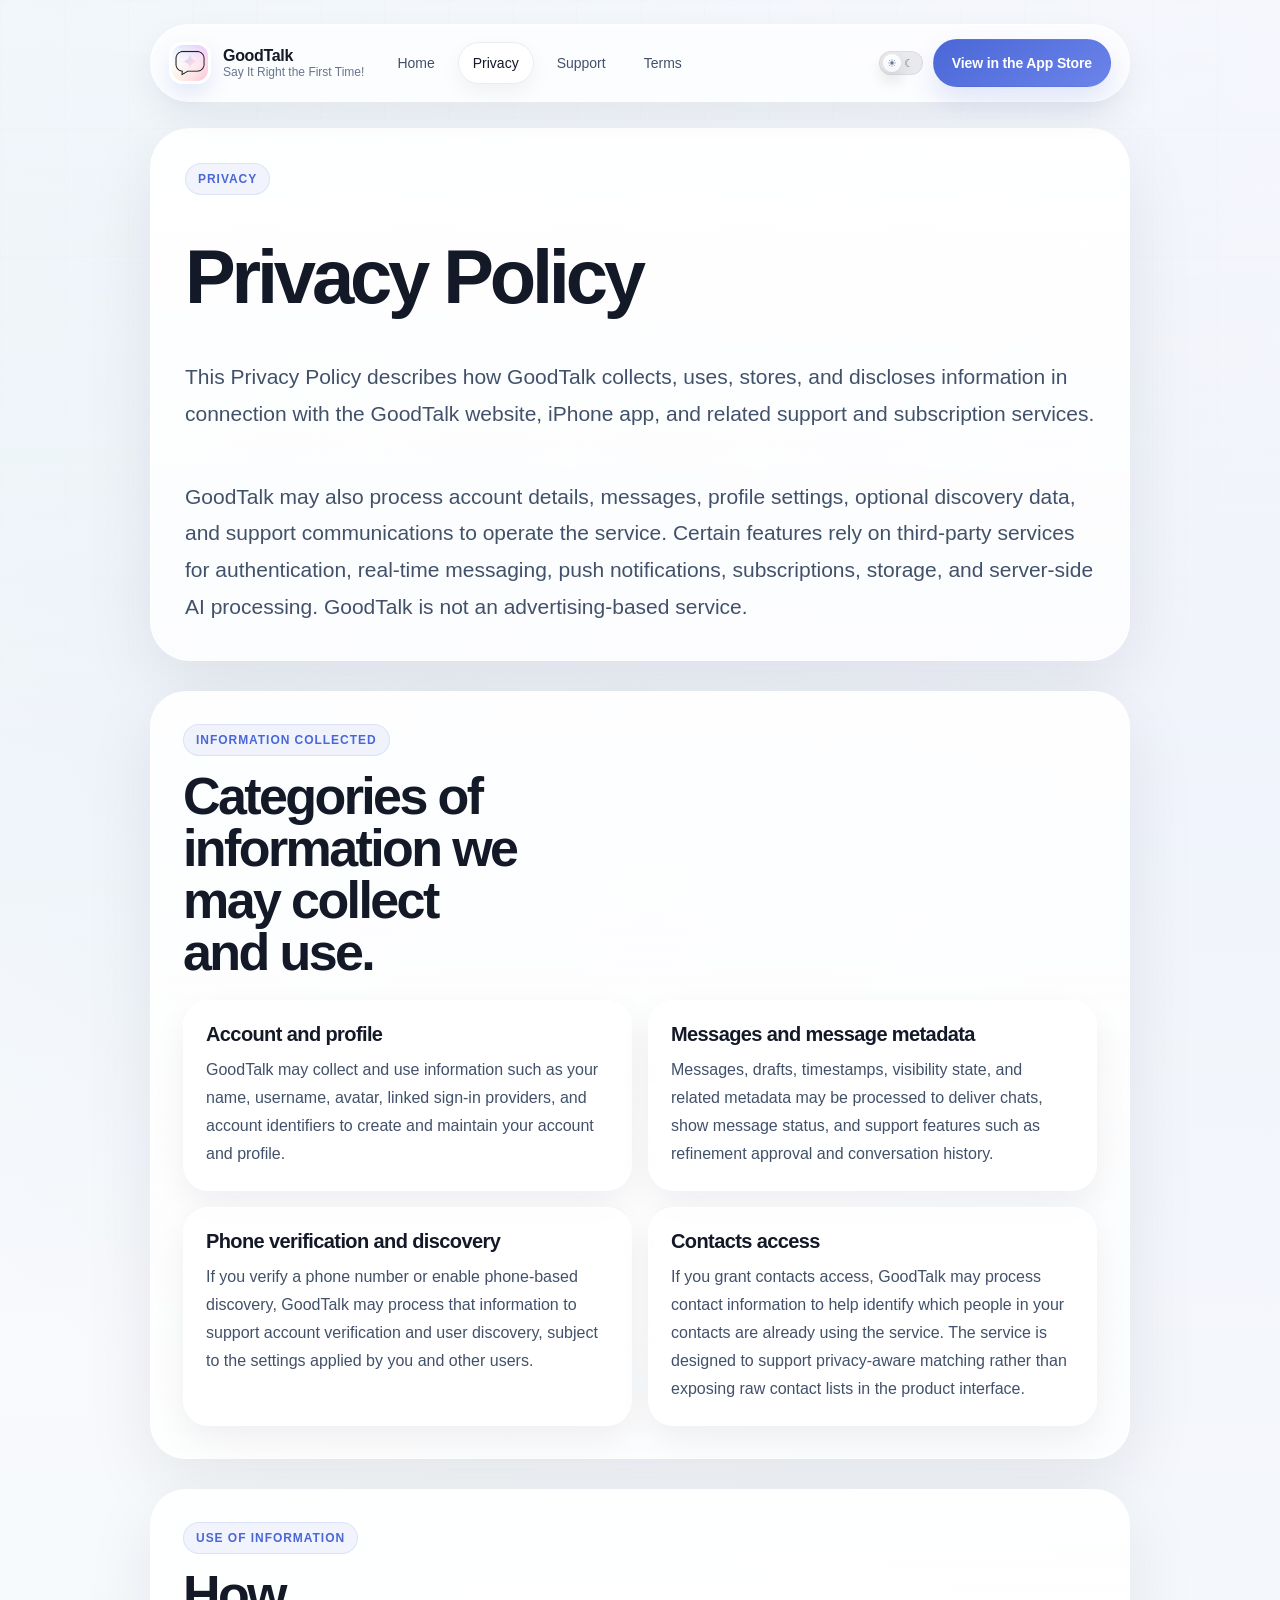
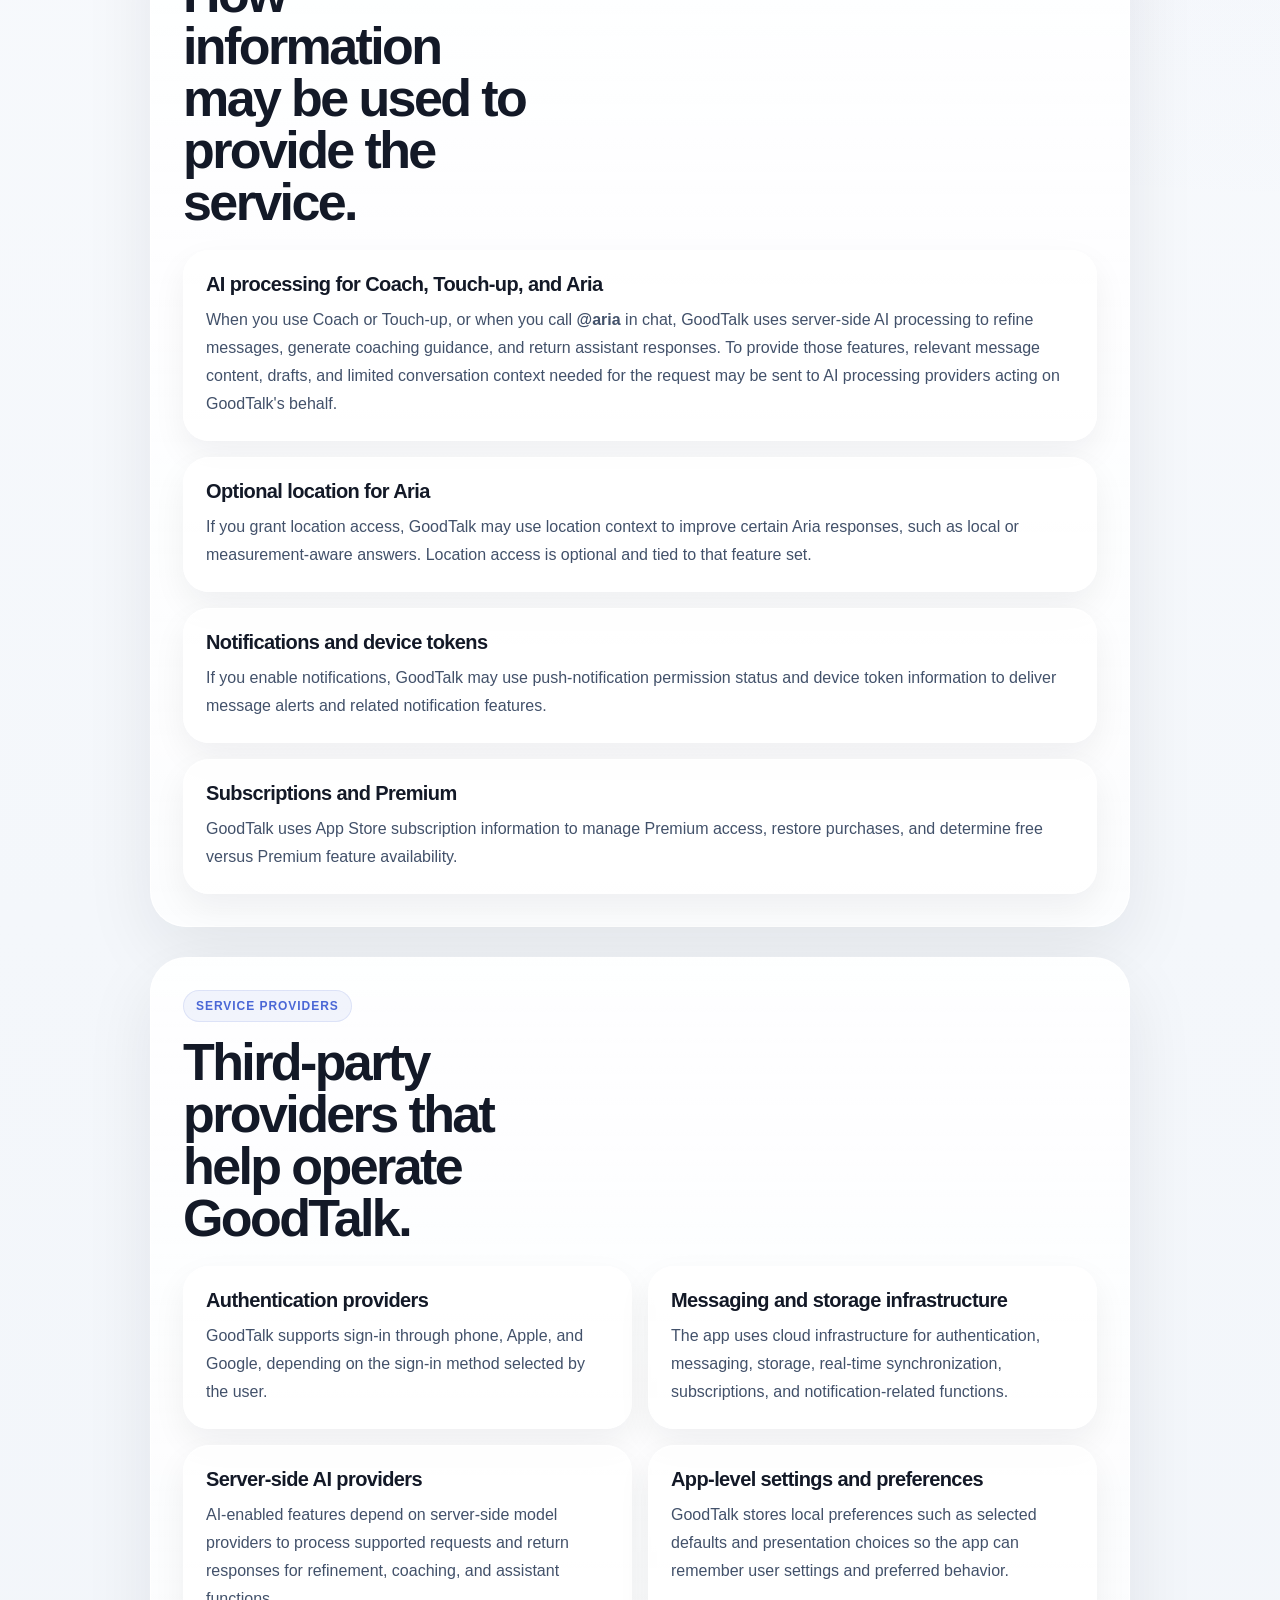
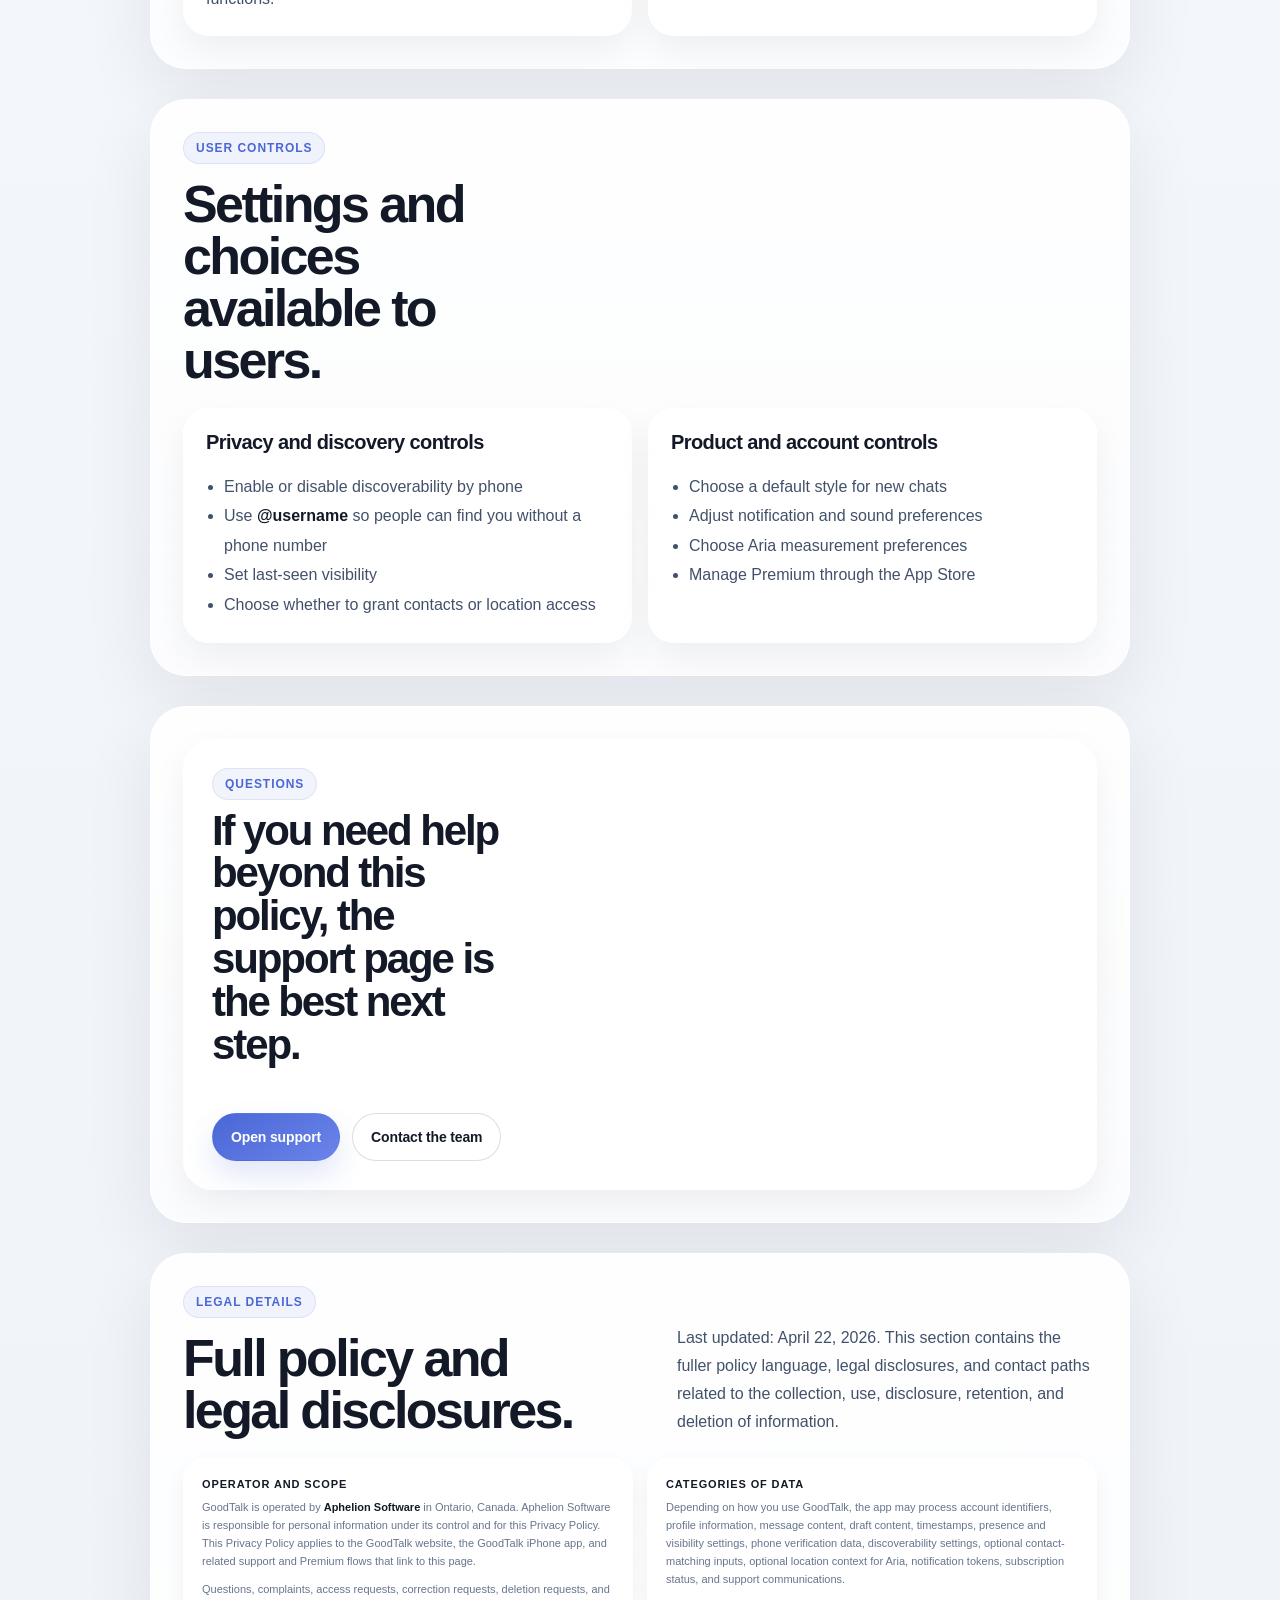
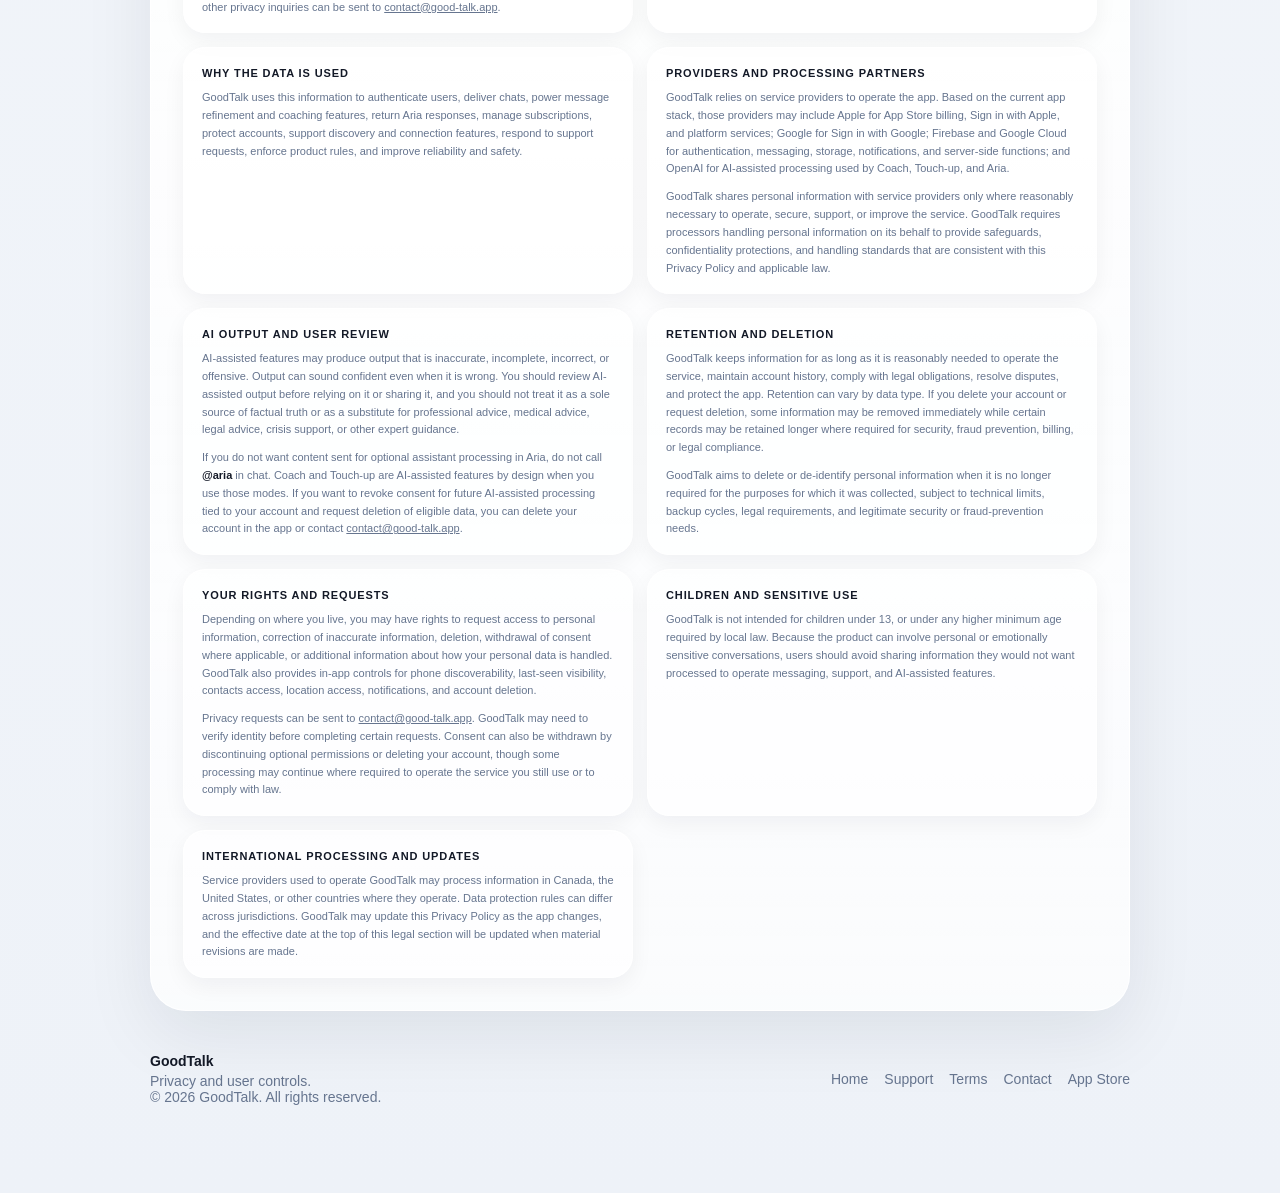
==== privacy.html @ 92504a2c "slang" ====
<!DOCTYPE html>
<html lang="en">
<head>
  <meta charset="UTF-8" />
  <meta name="viewport" content="width=device-width, initial-scale=1.0" />
  <title>GoodTalk Privacy</title>
  <meta
    name="description"
    content="Read the plain-language privacy overview for GoodTalk, including account data, messages, AI processing, discovery, permissions, notifications, and subscriptions."
  />
  <link rel="stylesheet" href="styles.css" />
</head>
<body data-page="privacy">
  <main class="site-shell site-shell-narrow">
    <header class="topbar">
      <a class="brand" href="index.html" aria-label="GoodTalk home">
        <span class="brand-mark">
          <img class="brand-icon" src="assets/app-icon.png" alt="" />
        </span>
        <span class="brand-copy">
          <span class="brand-title">GoodTalk</span>
          <span class="brand-subtitle">Say It Right the First Time!</span>
        </span>
      </a>

      <button
        class="menu-toggle"
        type="button"
        aria-expanded="false"
        aria-controls="topbar-menu-privacy"
        aria-label="Open navigation"
      >
        <span></span>
        <span></span>
      </button>

      <div class="topbar-menu" id="topbar-menu-privacy">
        <nav class="nav-links" aria-label="Primary">
          <a class="nav-link" href="index.html">Home</a>
          <a class="nav-link" href="privacy.html">Privacy</a>
          <a class="nav-link" href="support.html">Support</a>
          <a class="nav-link" href="terms-of-use.html">Terms</a>
        </nav>
        <div class="mobile-nav-extra">
          <a class="nav-link" href="index.html#overview">Overview</a>
          <a class="nav-link" href="index.html#modes">Modes</a>
          <a class="nav-link" href="index.html#features">Features</a>
          <a class="nav-link" href="index.html#pricing">Pricing</a>
        </div>
        <div class="topbar-actions">
          <button class="theme-toggle" type="button" aria-pressed="false" aria-label="Toggle color theme">
            <span class="theme-toggle-track" aria-hidden="true">
              <span class="theme-toggle-icon theme-toggle-icon-sun">☀</span>
              <span class="theme-toggle-thumb"></span>
              <span class="theme-toggle-icon theme-toggle-icon-moon">☾</span>
            </span>
          </button>
          <a class="button button-primary topbar-cta" href="https://www.apple.com/app-store/">View in the App Store</a>
        </div>
      </div>
    </header>

    <section class="page-hero reveal">
      <span class="section-kicker">Privacy</span>
      <h1>Privacy Policy</h1>
      <p>
        This Privacy Policy describes how GoodTalk collects, uses, stores, and discloses information in connection
        with the GoodTalk website, iPhone app, and related support and subscription services.
      </p>
      <p>
        GoodTalk may also process account details, messages, profile settings, optional discovery data, and support
        communications to operate the service. Certain features rely on third-party services for authentication,
        real-time messaging, push notifications, subscriptions, storage, and server-side AI processing. GoodTalk is
        not an advertising-based service.
      </p>
    </section>

    <section class="section section-shell reveal">
      <div class="section-header">
        <div>
          <span class="section-kicker">Information collected</span>
          <h2>Categories of information we may collect and use.</h2>
        </div>
      </div>

      <div class="policy-grid">
        <article class="policy-card">
          <h3>Account and profile</h3>
          <p>
            GoodTalk may collect and use information such as your name, username, avatar, linked sign-in providers,
            and account identifiers to create and maintain your account and profile.
          </p>
        </article>
        <article class="policy-card">
          <h3>Messages and message metadata</h3>
          <p>
            Messages, drafts, timestamps, visibility state, and related metadata may be processed to deliver
            chats, show message status, and support features such as refinement approval and conversation history.
          </p>
        </article>
        <article class="policy-card">
          <h3>Phone verification and discovery</h3>
          <p>
            If you verify a phone number or enable phone-based discovery, GoodTalk may process that information
            to support account verification and user discovery, subject to the settings applied by you and other users.
          </p>
        </article>
        <article class="policy-card">
          <h3>Contacts access</h3>
          <p>
            If you grant contacts access, GoodTalk may process contact information to help identify which people
            in your contacts are already using the service. The service is designed to support privacy-aware matching
            rather than exposing raw contact lists in the product interface.
          </p>
        </article>
      </div>
    </section>

    <section class="section section-shell reveal">
      <div class="section-header">
        <div>
          <span class="section-kicker">Use of information</span>
          <h2>How information may be used to provide the service.</h2>
        </div>
      </div>

      <div class="policy-stack">
        <article class="policy-detail-card">
          <h3>AI processing for Coach, Touch-up, and Aria</h3>
          <p>
            When you use Coach or Touch-up, or when you call <strong>@aria</strong> in chat, GoodTalk uses
            server-side AI processing to refine messages, generate coaching guidance, and return assistant responses.
            To provide those features, relevant message content, drafts, and limited conversation context needed for
            the request may be sent to AI processing providers acting on GoodTalk's behalf.
          </p>
        </article>

        <article class="policy-detail-card">
          <h3>Optional location for Aria</h3>
          <p>
            If you grant location access, GoodTalk may use location context to improve certain Aria responses,
            such as local or measurement-aware answers. Location access is optional and tied to that feature set.
          </p>
        </article>

        <article class="policy-detail-card">
          <h3>Notifications and device tokens</h3>
          <p>
            If you enable notifications, GoodTalk may use push-notification permission status and device token
            information to deliver message alerts and related notification features.
          </p>
        </article>

        <article class="policy-detail-card">
          <h3>Subscriptions and Premium</h3>
          <p>
            GoodTalk uses App Store subscription information to manage Premium access, restore purchases,
            and determine free versus Premium feature availability.
          </p>
        </article>
      </div>
    </section>

    <section class="section section-shell reveal">
      <div class="section-header">
        <div>
          <span class="section-kicker">Service providers</span>
          <h2>Third-party providers that help operate GoodTalk.</h2>
        </div>
      </div>

      <div class="policy-grid">
        <article class="policy-card">
          <h3>Authentication providers</h3>
          <p>
            GoodTalk supports sign-in through phone, Apple, and Google, depending on the sign-in method selected by the user.
          </p>
        </article>
        <article class="policy-card">
          <h3>Messaging and storage infrastructure</h3>
          <p>
            The app uses cloud infrastructure for authentication, messaging, storage, real-time synchronization,
            subscriptions, and notification-related functions.
          </p>
        </article>
        <article class="policy-card">
          <h3>Server-side AI providers</h3>
          <p>
            AI-enabled features depend on server-side model providers to process supported requests and return
            responses for refinement, coaching, and assistant functions.
          </p>
        </article>
        <article class="policy-card">
          <h3>App-level settings and preferences</h3>
          <p>
            GoodTalk stores local preferences such as selected defaults and presentation choices so the app
            can remember user settings and preferred behavior.
          </p>
        </article>
      </div>
    </section>

    <section class="section section-shell reveal">
      <div class="section-header">
        <div>
          <span class="section-kicker">User controls</span>
          <h2>Settings and choices available to users.</h2>
        </div>
      </div>

      <div class="policy-grid">
        <article class="policy-card">
          <h3>Privacy and discovery controls</h3>
          <ul class="feature-list">
            <li>Enable or disable discoverability by phone</li>
            <li>Use <strong>@username</strong> so people can find you without a phone number</li>
            <li>Set last-seen visibility</li>
            <li>Choose whether to grant contacts or location access</li>
          </ul>
        </article>
        <article class="policy-card">
          <h3>Product and account controls</h3>
          <ul class="feature-list">
            <li>Choose a default style for new chats</li>
            <li>Adjust notification and sound preferences</li>
            <li>Choose Aria measurement preferences</li>
            <li>Manage Premium through the App Store</li>
          </ul>
        </article>
      </div>
    </section>

    <section class="section section-shell reveal">
      <div class="cta-panel">
        <div>
          <span class="section-kicker">Questions</span>
          <h2>If you need help beyond this policy, the support page is the best next step.</h2>
        </div>
        <div class="button-row">
          <a class="button button-primary" href="support.html">Open support</a>
          <a class="button button-secondary" href="mailto:contact@good-talk.app?subject=GoodTalk%20Privacy%20Request&amp;body=Hi%20GoodTalk%2C%0A%0AI%20have%20a%20privacy-related%20question%20or%20request%20about%3A%0A-%20My%20account%20or%20username%3A%0A-%20The%20request%20details%3A%0A%0AThanks.">Contact the team</a>
        </div>
      </div>
    </section>

    <section class="section section-shell reveal legal-fine-print">
      <div class="section-header legal-fine-print-header">
        <div>
          <span class="section-kicker">Legal details</span>
          <h2>Full policy and legal disclosures.</h2>
        </div>
        <p>
          Last updated: April 22, 2026. This section contains the fuller policy language, legal disclosures, and
          contact paths related to the collection, use, disclosure, retention, and deletion of information.
        </p>
      </div>

      <div class="legal-fine-print-grid">
        <article class="legal-fine-print-card">
          <h3>Operator and scope</h3>
          <p>
            GoodTalk is operated by <strong>Aphelion Software</strong> in Ontario, Canada. Aphelion Software is
            responsible for personal information under its control and for this Privacy Policy. This Privacy Policy
            applies to the GoodTalk website, the GoodTalk iPhone app, and related support and Premium flows that link
            to this page.
          </p>
          <p>
            Questions, complaints, access requests, correction requests, deletion requests, and other privacy
            inquiries can be sent to <a href="mailto:contact@good-talk.app?subject=GoodTalk%20Privacy%20Request&amp;body=Hi%20GoodTalk%2C%0A%0AI%20have%20a%20privacy-related%20question%20or%20request%20about%3A%0A-%20My%20account%20or%20username%3A%0A-%20The%20request%20details%3A%0A%0AThanks.">contact@good-talk.app</a>.
          </p>
        </article>

        <article class="legal-fine-print-card">
          <h3>Categories of data</h3>
          <p>
            Depending on how you use GoodTalk, the app may process account identifiers, profile information, message content, draft content, timestamps, presence and visibility settings, phone verification data, discoverability settings, optional contact-matching inputs, optional location context for Aria, notification tokens, subscription status, and support communications.
          </p>
        </article>

        <article class="legal-fine-print-card">
          <h3>Why the data is used</h3>
          <p>
            GoodTalk uses this information to authenticate users, deliver chats, power message refinement and coaching features, return Aria responses, manage subscriptions, protect accounts, support discovery and connection features, respond to support requests, enforce product rules, and improve reliability and safety.
          </p>
        </article>

        <article class="legal-fine-print-card">
          <h3>Providers and processing partners</h3>
          <p>
            GoodTalk relies on service providers to operate the app. Based on the current app stack, those providers may include Apple for App Store billing, Sign in with Apple, and platform services; Google for Sign in with Google; Firebase and Google Cloud for authentication, messaging, storage, notifications, and server-side functions; and OpenAI for AI-assisted processing used by Coach, Touch-up, and Aria.
          </p>
          <p>
            GoodTalk shares personal information with service providers only where reasonably necessary to operate,
            secure, support, or improve the service. GoodTalk requires processors handling personal information on its
            behalf to provide safeguards, confidentiality protections, and handling standards that are consistent with
            this Privacy Policy and applicable law.
          </p>
        </article>

        <article class="legal-fine-print-card">
          <h3>AI output and user review</h3>
          <p>
            AI-assisted features may produce output that is inaccurate, incomplete, incorrect, or offensive. Output can sound confident even when it is wrong.
            You should review AI-assisted output before relying on it or sharing it, and you should not treat it as a sole source of factual truth or as a substitute
            for professional advice, medical advice, legal advice, crisis support, or other expert guidance.
          </p>
          <p>
            If you do not want content sent for optional assistant processing in Aria, do not call
            <strong>@aria</strong> in chat. Coach and Touch-up are AI-assisted features by design when you use those
            modes. If you want to revoke consent for future AI-assisted processing tied to your account and request
            deletion of eligible data, you can delete your account in the app or contact
            <a href="mailto:contact@good-talk.app?subject=GoodTalk%20Privacy%20Request&amp;body=Hi%20GoodTalk%2C%0A%0AI%20have%20a%20privacy-related%20question%20or%20request%20about%3A%0A-%20My%20account%20or%20username%3A%0A-%20The%20request%20details%3A%0A%0AThanks.">contact@good-talk.app</a>.
          </p>
        </article>

        <article class="legal-fine-print-card">
          <h3>Retention and deletion</h3>
          <p>
            GoodTalk keeps information for as long as it is reasonably needed to operate the service, maintain account history, comply with legal obligations, resolve disputes, and protect the app. Retention can vary by data type. If you delete your account or request deletion, some information may be removed immediately while certain records may be retained longer where required for security, fraud prevention, billing, or legal compliance.
          </p>
          <p>
            GoodTalk aims to delete or de-identify personal information when it is no longer required for the purposes
            for which it was collected, subject to technical limits, backup cycles, legal requirements, and legitimate
            security or fraud-prevention needs.
          </p>
        </article>

        <article class="legal-fine-print-card">
          <h3>Your rights and requests</h3>
          <p>
            Depending on where you live, you may have rights to request access to personal information, correction of
            inaccurate information, deletion, withdrawal of consent where applicable, or additional information about
            how your personal data is handled. GoodTalk also provides in-app controls for phone discoverability,
            last-seen visibility, contacts access, location access, notifications, and account deletion.
          </p>
          <p>
            Privacy requests can be sent to <a href="mailto:contact@good-talk.app?subject=GoodTalk%20Privacy%20Request&amp;body=Hi%20GoodTalk%2C%0A%0AI%20have%20a%20privacy-related%20question%20or%20request%20about%3A%0A-%20My%20account%20or%20username%3A%0A-%20The%20request%20details%3A%0A%0AThanks.">contact@good-talk.app</a>.
            GoodTalk may need to verify identity before completing certain requests. Consent can also be withdrawn by
            discontinuing optional permissions or deleting your account, though some processing may continue where
            required to operate the service you still use or to comply with law.
          </p>
        </article>

        <article class="legal-fine-print-card">
          <h3>Children and sensitive use</h3>
          <p>
            GoodTalk is not intended for children under 13, or under any higher minimum age required by local law. Because the product can involve personal or emotionally sensitive conversations, users should avoid sharing information they would not want processed to operate messaging, support, and AI-assisted features.
          </p>
        </article>

        <article class="legal-fine-print-card">
          <h3>International processing and updates</h3>
          <p>
            Service providers used to operate GoodTalk may process information in Canada, the United States, or other countries where they operate. Data protection rules can differ across jurisdictions. GoodTalk may update this Privacy Policy as the app changes, and the effective date at the top of this legal section will be updated when material revisions are made.
          </p>
        </article>
      </div>
    </section>

    <footer class="footer">
      <div>
        <strong>GoodTalk</strong>
        <span>Privacy and user controls.</span>
        <span>© 2026 GoodTalk. All rights reserved.</span>
      </div>
      <div class="footer-links">
        <a href="index.html">Home</a>
        <a href="support.html">Support</a>
        <a href="terms-of-use.html">Terms</a>
        <a href="mailto:contact@good-talk.app?subject=GoodTalk%20Privacy%20Request&amp;body=Hi%20GoodTalk%2C%0A%0AI%20have%20a%20privacy-related%20question%20or%20request%20about%3A%0A-%20My%20account%20or%20username%3A%0A-%20The%20request%20details%3A%0A%0AThanks.">Contact</a>
        <a href="https://www.apple.com/app-store/">App Store</a>
      </div>
    </footer>
  </main>

  <script src="script.js"></script>
</body>
</html>
---- styles.css ----
:root {
  --bg: #f5f7fb;
  --bg-soft: #edf1f7;
  --surface: rgba(255, 255, 255, 0.86);
  --surface-strong: #ffffff;
  --surface-muted: rgba(247, 249, 252, 0.94);
  --stroke: rgba(17, 24, 39, 0.08);
  --stroke-strong: rgba(17, 24, 39, 0.14);
  --text: #131927;
  --text-soft: #42516a;
  --text-muted: #66758f;
  --accent: #4a67d6;
  --accent-soft: #6b84ea;
  --accent-mist: rgba(74, 103, 214, 0.1);
  --teal: #1f88a7;
  --purple: #6f64c8;
  --shadow-lg: 0 24px 70px rgba(17, 24, 39, 0.08);
  --shadow-md: 0 14px 34px rgba(17, 24, 39, 0.06);
  --shadow-sm: 0 8px 22px rgba(17, 24, 39, 0.05);
  --radius-xl: 34px;
  --radius-lg: 24px;
  --radius-md: 18px;
  --radius-sm: 14px;
  --content-width: 1220px;
  --content-width-narrow: 980px;
}

body[data-theme="dark"] {
  --bg: #0d1118;
  --bg-soft: #141a24;
  --surface: rgba(18, 24, 35, 0.82);
  --surface-strong: #151c27;
  --surface-muted: rgba(21, 28, 39, 0.92);
  --stroke: rgba(148, 163, 184, 0.16);
  --stroke-strong: rgba(148, 163, 184, 0.24);
  --text: #eef3fb;
  --text-soft: #c1cedf;
  --text-muted: #94a3b8;
  --accent: #7c96ff;
  --accent-soft: #9cb1ff;
  --accent-mist: rgba(124, 150, 255, 0.14);
  --teal: #55b7d4;
  --purple: #9a8ef1;
  --shadow-lg: 0 28px 80px rgba(0, 0, 0, 0.34);
  --shadow-md: 0 16px 38px rgba(0, 0, 0, 0.28);
  --shadow-sm: 0 10px 26px rgba(0, 0, 0, 0.22);
}

* {
  box-sizing: border-box;
}

html {
  scroll-behavior: smooth;
}

body {
  --sticky-offset: 112px;
}

body {
  margin: 0;
  min-height: 100vh;
  color: var(--text);
  font-family: "SF Pro Display", "Avenir Next", "Segoe UI", sans-serif;
  background:
    radial-gradient(circle at top right, rgba(74, 103, 214, 0.08), transparent 30%),
    radial-gradient(circle at top left, rgba(31, 136, 167, 0.08), transparent 22%),
    linear-gradient(180deg, #fbfcfe 0%, #f4f7fb 42%, #eef2f8 100%);
}

body[data-theme="dark"] {
  background:
    radial-gradient(circle at top right, rgba(124, 150, 255, 0.14), transparent 28%),
    radial-gradient(circle at top left, rgba(85, 183, 212, 0.12), transparent 20%),
    linear-gradient(180deg, #0b1017 0%, #111722 44%, #161d29 100%);
}

body::before {
  content: "";
  position: fixed;
  inset: 0;
  pointer-events: none;
  background:
    linear-gradient(rgba(255, 255, 255, 0.55), rgba(255, 255, 255, 0.55)),
    linear-gradient(90deg, rgba(17, 24, 39, 0.015) 1px, transparent 1px),
    linear-gradient(rgba(17, 24, 39, 0.015) 1px, transparent 1px);
  background-size: auto, 64px 64px, 64px 64px;
  mask-image: linear-gradient(to bottom, rgba(0, 0, 0, 0.85), transparent 92%);
}

body[data-theme="dark"]::before {
  background:
    linear-gradient(rgba(6, 10, 16, 0.28), rgba(6, 10, 16, 0.28)),
    linear-gradient(90deg, rgba(255, 255, 255, 0.022) 1px, transparent 1px),
    linear-gradient(rgba(255, 255, 255, 0.022) 1px, transparent 1px);
}

a {
  color: inherit;
}

img,
svg {
  display: block;
  max-width: 100%;
}

.site-shell {
  position: relative;
  z-index: 1;
  width: min(100% - 40px, var(--content-width));
  margin: 0 auto;
  padding: 24px 0 88px;
}

.site-shell-narrow {
  width: min(100% - 40px, var(--content-width-narrow));
}

.topbar {
  position: sticky;
  top: 16px;
  z-index: 30;
  display: flex;
  align-items: center;
  gap: 18px;
  padding: 14px 18px;
  margin-bottom: 26px;
  border: 1px solid rgba(255, 255, 255, 0.75);
  border-radius: 999px;
  background: rgba(255, 255, 255, 0.76);
  backdrop-filter: blur(18px);
  box-shadow: var(--shadow-md);
}

body[data-theme="dark"] .topbar {
  border-color: rgba(148, 163, 184, 0.12);
  background: rgba(15, 21, 31, 0.72);
}

.brand {
  display: inline-flex;
  align-items: center;
  gap: 12px;
  min-width: 0;
  flex-shrink: 0;
  text-decoration: none;
}

.brand-mark {
  display: grid;
  place-items: center;
  width: 42px;
  height: 42px;
  border-radius: 14px;
  padding: 3px;
  background: rgba(255, 255, 255, 0.9);
  box-shadow: 0 10px 22px rgba(74, 103, 214, 0.14);
}

body[data-theme="dark"] .brand-mark {
  background: rgba(255, 255, 255, 0.08);
  box-shadow: 0 10px 24px rgba(0, 0, 0, 0.24);
}

.brand-icon {
  width: 100%;
  height: 100%;
  border-radius: 11px;
  object-fit: cover;
}

.brand-copy {
  min-width: 0;
}

.brand-title,
.brand-subtitle {
  display: block;
}

.brand-title {
  font-size: 16px;
  font-weight: 700;
  letter-spacing: -0.02em;
}

.brand-subtitle {
  font-size: 12px;
  color: var(--text-muted);
}

.topbar-menu {
  display: flex;
  align-items: center;
  gap: 14px;
  flex: 1;
  min-width: 0;
}

.topbar-actions {
  display: inline-flex;
  align-items: center;
  gap: 10px;
  margin-left: auto;
}

.nav-links,
.mobile-nav-extra {
  display: flex;
  align-items: center;
  justify-content: flex-start;
  gap: 8px;
  flex-wrap: wrap;
}

.mobile-nav-extra {
  display: none;
}

.menu-toggle {
  display: none;
  align-items: center;
  justify-content: center;
  gap: 5px;
  width: 44px;
  height: 44px;
  margin-left: auto;
  border: 1px solid rgba(17, 24, 39, 0.08);
  border-radius: 999px;
  background: rgba(255, 255, 255, 0.84);
  box-shadow: var(--shadow-sm);
}

body[data-theme="dark"] .menu-toggle {
  border-color: rgba(148, 163, 184, 0.16);
  background: rgba(255, 255, 255, 0.06);
}

.menu-toggle span {
  display: block;
  width: 18px;
  height: 2px;
  border-radius: 999px;
  background: var(--text);
}

.theme-toggle {
  display: inline-flex;
  align-items: center;
  justify-content: center;
  width: 44px;
  height: 28px;
  padding: 0;
  border: 0;
  border-radius: 999px;
  background: transparent;
  color: var(--text);
  font: inherit;
  text-decoration: none;
  transition: transform 0.18s ease, opacity 0.18s ease;
}

.theme-toggle:hover,
.theme-toggle:focus-visible {
  transform: translateY(-1px);
  opacity: 0.92;
}

.theme-toggle-track {
  position: relative;
  display: inline-grid;
  grid-template-columns: 1fr 1fr;
  align-items: center;
  width: 44px;
  height: 24px;
  padding: 0 4px;
  border-radius: 999px;
  background: rgba(17, 24, 39, 0.08);
  border: 1px solid rgba(17, 24, 39, 0.06);
}

.theme-toggle-icon {
  position: relative;
  z-index: 1;
  display: grid;
  place-items: center;
  font-size: 11px;
  line-height: 1;
  color: var(--text-muted);
}

.theme-toggle-thumb {
  position: absolute;
  top: 2px;
  left: 3px;
  width: 18px;
  height: 18px;
  border-radius: 999px;
  background: linear-gradient(180deg, rgba(255, 255, 255, 0.98), rgba(244, 247, 252, 0.92));
  box-shadow: 0 8px 16px rgba(17, 24, 39, 0.16);
  transition: transform 0.22s ease;
}

.nav-link,
.button {
  display: inline-flex;
  align-items: center;
  justify-content: center;
  text-decoration: none;
  transition: transform 0.18s ease, background-color 0.18s ease, border-color 0.18s ease, color 0.18s ease, box-shadow 0.18s ease;
}

.nav-link {
  min-height: 42px;
  padding: 0 14px;
  border-radius: 999px;
  border: 1px solid transparent;
  color: var(--text-soft);
  font-size: 14px;
  font-weight: 500;
}

.nav-link:hover,
.nav-link:focus-visible,
.nav-link.is-active {
  color: var(--text);
  background: rgba(255, 255, 255, 0.86);
  border-color: rgba(17, 24, 39, 0.08);
  box-shadow: var(--shadow-sm);
}

.button {
  min-height: 48px;
  padding: 0 18px;
  border-radius: 999px;
  border: 1px solid transparent;
  font-size: 14px;
  font-weight: 700;
  letter-spacing: -0.01em;
}

.button:hover,
.button:focus-visible {
  transform: translateY(-1px);
}

.button-primary {
  color: #fff;
  background: linear-gradient(145deg, var(--accent), var(--accent-soft));
  box-shadow: 0 14px 28px rgba(74, 103, 214, 0.16);
}

.button-secondary {
  color: var(--text);
  background: rgba(255, 255, 255, 0.84);
  border-color: var(--stroke-strong);
}

body[data-theme="dark"] .button-secondary {
  background: rgba(255, 255, 255, 0.06);
}

body[data-theme="dark"] .theme-toggle {
  background: transparent;
}

body[data-theme="dark"] .theme-toggle:hover,
body[data-theme="dark"] .theme-toggle:focus-visible {
  background: transparent;
}

body[data-theme="dark"] .theme-toggle-track {
  background: rgba(255, 255, 255, 0.08);
  border-color: rgba(148, 163, 184, 0.14);
}

body[data-theme="dark"] .theme-toggle-thumb {
  transform: translateX(18px);
  background: linear-gradient(180deg, rgba(124, 150, 255, 0.95), rgba(96, 118, 214, 0.92));
  box-shadow: 0 8px 18px rgba(0, 0, 0, 0.28);
}

body[data-theme="dark"] .theme-toggle-icon-sun {
  color: rgba(148, 163, 184, 0.8);
}

body[data-theme="dark"] .theme-toggle-icon-moon {
  color: #eef3fb;
}

body[data-theme="dark"] .legal-fine-print-card {
  border-color: rgba(148, 163, 184, 0.12);
  background: rgba(255, 255, 255, 0.05);
}

.topbar-cta {
  white-space: nowrap;
}

.hero,
.page-hero {
  display: grid;
  gap: 28px;
  padding: 38px;
  border: 1px solid rgba(255, 255, 255, 0.88);
  border-radius: 40px;
  background: linear-gradient(180deg, rgba(255, 255, 255, 0.94), rgba(255, 255, 255, 0.78));
  box-shadow: var(--shadow-lg);
}

body[data-theme="dark"] .hero,
body[data-theme="dark"] .page-hero,
body[data-theme="dark"] .section-shell,
body[data-theme="dark"] .mode-detail,
body[data-theme="dark"] .intro-card,
body[data-theme="dark"] .mode-card,
body[data-theme="dark"] .category-card,
body[data-theme="dark"] .trust-card,
body[data-theme="dark"] .support-topic-card,
body[data-theme="dark"] .support-checklist-card,
body[data-theme="dark"] .privacy-summary-card,
body[data-theme="dark"] .policy-card,
body[data-theme="dark"] .policy-detail-card,
body[data-theme="dark"] .faq-card,
body[data-theme="dark"] .pricing-card,
body[data-theme="dark"] .cta-panel,
body[data-theme="dark"] .mode-pill {
  border-color: rgba(148, 163, 184, 0.12);
  background: rgba(17, 24, 35, 0.78);
}

.hero,
.page-hero,
.mode-detail,
.section-shell,
.footer,
#overview,
#modes,
#features,
#pricing,
#mode-coach,
#mode-aria,
#mode-touch-up {
  scroll-margin-top: var(--sticky-offset);
}

.hero {
  grid-template-columns: minmax(0, 1.05fr) minmax(340px, 0.95fr);
  align-items: center;
}

.hero-copy {
  max-width: 600px;
}

.eyebrow,
.section-kicker,
.mode-card-label,
.pricing-tier,
.pricing-badge,
.pill-label {
  display: inline-flex;
  align-items: center;
  justify-content: center;
  justify-self: start;
  width: fit-content;
  max-width: 100%;
  border-radius: 999px;
  font-size: 12px;
  font-weight: 700;
  letter-spacing: 0.08em;
  text-transform: uppercase;
}

.eyebrow,
.section-kicker {
  padding: 8px 12px;
  border: 1px solid rgba(74, 103, 214, 0.12);
  background: rgba(74, 103, 214, 0.07);
  color: var(--accent);
}

.hero h1,
.page-hero h1 {
  margin: 18px 0 0;
  font-size: clamp(40px, 8vw, 76px);
  line-height: 0.95;
  letter-spacing: -0.055em;
  max-width: 11ch;
}

.lead,
.page-hero p {
  margin: 18px 0 0;
  font-size: clamp(18px, 2vw, 21px);
  line-height: 1.75;
  color: var(--text-soft);
}

.hero-actions,
.button-row {
  display: flex;
  flex-wrap: wrap;
  gap: 12px;
  margin-top: 28px;
}

.hero-point,
.mini-chip {
  display: inline-flex;
  align-items: center;
  min-height: 40px;
  padding: 0 14px;
  border-radius: 999px;
  background: rgba(255, 255, 255, 0.8);
  border: 1px solid rgba(17, 24, 39, 0.08);
  color: var(--text-soft);
  font-size: 14px;
  box-shadow: var(--shadow-sm);
}

.hero-visual,
.mode-visual {
  display: flex;
  justify-content: center;
}

.hero-device {
  display: grid;
  justify-items: center;
  width: min(100%, 540px);
  padding: 12px 20px 8px;
}

.hero-device-stage {
  position: relative;
  width: min(100%, 460px);
  padding: 10px 0 42px;
}

.iphone-shot {
  position: relative;
  margin: 0;
}

.iphone-shell {
  position: relative;
  width: min(100%, 420px);
  aspect-ratio: 1520 / 3068;
  border-radius: 62px;
  background: url("assets/iphone-17-pro-max-silver-frame.png") center / contain no-repeat;
  box-shadow: 0 30px 85px rgba(17, 24, 39, 0.18);
}

.iphone-island {
  display: none;
}

.iphone-screen {
  position: absolute;
  z-index: 1;
  inset: 3.26% 6.58%;
  overflow: hidden;
  border-radius: 46px;
  background: #000;
  box-shadow: 0 0 0 1px rgba(0, 0, 0, 0.08);
}

.iphone-screen img {
  width: 100%;
  height: 100%;
  object-fit: cover;
  border-radius: inherit;
}

.hero-shot .iphone-shell {
  width: min(100%, 402px);
  margin: 0 auto;
  transform: rotate(2deg);
}

.hero-shot .iphone-screen {
  background:
    radial-gradient(circle at top, rgba(74, 103, 214, 0.14), transparent 28%),
    #f4f6fb;
}

.iphone-shot-compact .iphone-shell {
  width: min(100%, 320px);
}

.shot-caption {
  max-width: 320px;
  margin: 14px auto 0;
  color: var(--text-soft);
  font-size: 14px;
  line-height: 1.7;
  text-align: center;
}

.device-frame {
  width: min(100%, 380px);
  padding: 14px;
  border-radius: 34px;
  background: linear-gradient(180deg, #141721, #23293d);
  box-shadow: 0 26px 58px rgba(17, 24, 39, 0.18);
}

.hero-device .device-frame {
  margin: 0 auto;
}

.device-topline {
  display: flex;
  justify-content: space-between;
  align-items: center;
  padding: 4px 10px 12px;
  color: rgba(255, 255, 255, 0.72);
  font-size: 11px;
  font-weight: 600;
}

.device-screen {
  min-height: 640px;
  padding: 18px;
  border-radius: 24px;
  background:
    radial-gradient(circle at top right, rgba(74, 103, 214, 0.16), transparent 32%),
    linear-gradient(180deg, #fbfcfe, #eef2f9);
}

.device-screen-header,
.conversation-title {
  display: flex;
  justify-content: space-between;
  gap: 14px;
  align-items: start;
  margin-bottom: 16px;
}

.device-screen-header strong,
.conversation-title strong {
  display: block;
  font-size: 16px;
}

.device-screen-header span,
.conversation-title span {
  color: var(--text-muted);
  font-size: 13px;
}

.pill-label {
  min-height: 32px;
  padding: 0 12px;
  background: rgba(74, 103, 214, 0.1);
  color: var(--accent);
  letter-spacing: 0.04em;
}

.chat-thread {
  display: grid;
  gap: 12px;
}

.bubble {
  max-width: 88%;
  padding: 13px 14px;
  border-radius: 20px;
  font-size: 14px;
  line-height: 1.6;
  box-shadow: var(--shadow-sm);
}

.bubble-incoming {
  background: #fff;
  color: var(--text);
  border-bottom-left-radius: 8px;
}

.bubble-outgoing {
  margin-left: auto;
  background: linear-gradient(140deg, var(--accent), var(--accent-soft));
  color: #fff;
  border-bottom-right-radius: 8px;
}

.bubble-system,
.bubble-aria {
  max-width: 100%;
  display: grid;
  gap: 6px;
  background: rgba(74, 103, 214, 0.08);
  border: 1px solid rgba(74, 103, 214, 0.12);
  color: var(--text);
}

.bubble-aria {
  background: rgba(31, 136, 167, 0.09);
  border-color: rgba(31, 136, 167, 0.16);
}

.bubble-system strong,
.bubble-aria strong {
  font-size: 13px;
}

.bubble-system span,
.bubble-aria span {
  font-size: 14px;
  line-height: 1.6;
  color: var(--text-soft);
}

.device-composer {
  display: flex;
  align-items: center;
  justify-content: space-between;
  gap: 12px;
  margin-top: 16px;
  padding: 12px 14px;
  border-radius: 18px;
  background: rgba(255, 255, 255, 0.82);
  border: 1px solid rgba(17, 24, 39, 0.06);
}

.device-composer span {
  font-size: 14px;
  color: var(--text-muted);
}

.device-composer button {
  border: 0;
  border-radius: 999px;
  background: rgba(74, 103, 214, 0.14);
  color: var(--accent);
  padding: 9px 14px;
  font: inherit;
  font-weight: 700;
}

.hero-signal-card {
  position: absolute;
  right: -4px;
  bottom: 0;
  z-index: 2;
  display: grid;
  gap: 14px;
  width: min(100%, 300px);
  padding: 18px;
  border-radius: 26px;
  background: rgba(255, 255, 255, 0.26);
  border: 1px solid rgba(255, 255, 255, 0.32);
  backdrop-filter: blur(20px) saturate(140%);
  -webkit-backdrop-filter: blur(20px) saturate(140%);
  box-shadow:
    0 18px 40px rgba(17, 24, 39, 0.1),
    0 1px 0 rgba(255, 255, 255, 0.28) inset;
}

body[data-theme="dark"] .hero-signal-card {
  background: rgba(12, 18, 28, 0.28);
  border-color: rgba(255, 255, 255, 0.14);
  box-shadow:
    0 20px 44px rgba(0, 0, 0, 0.24),
    0 1px 0 rgba(255, 255, 255, 0.08) inset;
}

.hero-signal-copy strong {
  display: block;
  margin-bottom: 6px;
  font-size: 15px;
}

.hero-signal-copy span {
  color: var(--text-soft);
  font-size: 13px;
  line-height: 1.55;
}

.hero-signal-pills {
  display: flex;
  flex-wrap: wrap;
  gap: 8px;
}

.hero-signal-pills a {
  display: inline-flex;
  align-items: center;
  min-height: 32px;
  padding: 0 12px;
  border-radius: 999px;
  background: rgba(74, 103, 214, 0.08);
  color: var(--accent);
  font-size: 12px;
  font-weight: 700;
  text-decoration: none;
  transition: transform 0.18s ease, background-color 0.18s ease, color 0.18s ease;
}

.hero-signal-pills a:hover,
.hero-signal-pills a:focus-visible {
  transform: translateY(-1px);
  background: rgba(74, 103, 214, 0.12);
}

.section {
  margin-top: 30px;
}

.section-shell {
  padding: 32px;
  border-radius: 36px;
  border: 1px solid rgba(255, 255, 255, 0.88);
  background:
    linear-gradient(180deg, rgba(255, 255, 255, 0.9), rgba(255, 255, 255, 0.72));
  box-shadow: var(--shadow-lg);
}

.section-header {
  display: grid;
  grid-template-columns: minmax(0, 1fr) minmax(280px, 420px);
  gap: 22px;
  align-items: end;
  margin-bottom: 22px;
}

.section-header h2 {
  margin: 14px 0 0;
  font-size: clamp(30px, 5vw, 52px);
  line-height: 1;
  letter-spacing: -0.05em;
  max-width: 12ch;
}

.section-header p {
  margin: 0;
  color: var(--text-soft);
  line-height: 1.75;
  font-size: 16px;
}

.intro-grid,
.mode-card-grid,
.category-grid,
.trust-grid,
.pricing-grid,
.support-topic-grid,
.support-checklist-grid,
.policy-grid {
  display: grid;
  gap: 16px;
}

.intro-grid {
  grid-template-columns: repeat(4, minmax(0, 1fr));
}

.intro-card,
.mode-card,
.category-card,
.trust-card,
.support-topic-card,
.support-checklist-card,
.privacy-summary-card,
.policy-card,
.policy-detail-card,
.faq-card,
.pricing-card,
.cta-panel,
.mode-pill {
  border: 1px solid rgba(255, 255, 255, 0.9);
  background: rgba(255, 255, 255, 0.82);
  box-shadow: var(--shadow-md);
}

.intro-card,
.category-card,
.trust-card,
.support-topic-card,
.support-checklist-card,
.policy-card,
.policy-detail-card,
.faq-card,
.pricing-card {
  padding: 22px;
  border-radius: 26px;
}

.intro-card strong,
.category-card h3,
.trust-card h3,
.support-topic-card h3,
.support-checklist-card h3,
.policy-card h3,
.policy-detail-card h3,
.faq-card h3,
.pricing-card h3 {
  margin: 0 0 10px;
  font-size: 20px;
  line-height: 1.15;
  letter-spacing: -0.03em;
}

.intro-card p,
.category-card p,
.trust-card p,
.support-topic-card p,
.support-checklist-card p,
.policy-card p,
.policy-detail-card p,
.faq-card p,
.pricing-copy,
.pricing-note,
.cta-panel p,
.privacy-summary-card p {
  margin: 0;
  color: var(--text-soft);
  line-height: 1.75;
}

.mode-rail {
  display: flex;
  flex-wrap: wrap;
  gap: 12px;
  margin-bottom: 20px;
}

.mode-pill {
  display: inline-flex;
  align-items: center;
  gap: 12px;
  min-height: 50px;
  padding: 0 16px;
  border-radius: 999px;
  text-decoration: none;
}

.mode-pill span {
  font-size: 12px;
  color: var(--text-muted);
  font-weight: 700;
}

.mode-pill strong {
  font-size: 14px;
}

.mode-pill.is-active {
  background: rgba(74, 103, 214, 0.08);
  border-color: rgba(74, 103, 214, 0.14);
}

.mode-card-grid {
  grid-template-columns: repeat(3, minmax(0, 1fr));
}

.mode-card {
  display: block;
  padding: 24px;
  border-radius: 30px;
  text-decoration: none;
}

.mode-card-label,
.pricing-tier {
  min-height: 32px;
  padding: 0 12px;
  margin-bottom: 18px;
  background: rgba(74, 103, 214, 0.08);
  color: var(--accent);
}

.mode-card h3 {
  margin: 0 0 10px;
  font-size: 24px;
  line-height: 1.05;
  letter-spacing: -0.04em;
}

.mode-card p {
  margin: 0;
  color: var(--text-soft);
  line-height: 1.7;
}

.mode-card-coach {
  background: linear-gradient(180deg, rgba(255, 255, 255, 0.94), rgba(114, 100, 200, 0.08));
}

.mode-card-aria {
  background: linear-gradient(180deg, rgba(255, 255, 255, 0.94), rgba(31, 136, 167, 0.08));
}

.mode-card-touch {
  background: linear-gradient(180deg, rgba(255, 255, 255, 0.94), rgba(74, 103, 214, 0.08));
}

body[data-theme="dark"] .mode-card-coach {
  background: linear-gradient(180deg, rgba(22, 28, 40, 0.92), rgba(86, 74, 148, 0.16));
}

body[data-theme="dark"] .mode-card-aria {
  background: linear-gradient(180deg, rgba(22, 28, 40, 0.92), rgba(27, 107, 131, 0.18));
}

body[data-theme="dark"] .mode-card-touch {
  background: linear-gradient(180deg, rgba(22, 28, 40, 0.92), rgba(74, 103, 214, 0.18));
}

.mode-detail {
  display: grid;
  grid-template-columns: minmax(0, 1fr) minmax(300px, 420px);
  gap: 26px;
  align-items: center;
  margin-top: 24px;
  padding: 28px;
  border-radius: 34px;
  background: rgba(255, 255, 255, 0.78);
  border: 1px solid rgba(255, 255, 255, 0.9);
  box-shadow: var(--shadow-lg);
}

#mode-coach {
  background:
    radial-gradient(circle at top right, rgba(111, 100, 200, 0.12), transparent 28%),
    linear-gradient(180deg, rgba(255, 255, 255, 0.88), rgba(255, 255, 255, 0.74));
}

#mode-aria {
  background:
    radial-gradient(circle at top right, rgba(31, 136, 167, 0.14), transparent 28%),
    linear-gradient(180deg, rgba(255, 255, 255, 0.88), rgba(255, 255, 255, 0.74));
}

#mode-touch-up {
  background:
    radial-gradient(circle at top right, rgba(74, 103, 214, 0.12), transparent 28%),
    linear-gradient(180deg, rgba(255, 255, 255, 0.88), rgba(255, 255, 255, 0.74));
}

body[data-theme="dark"] #mode-coach {
  background:
    radial-gradient(circle at top right, rgba(111, 100, 200, 0.18), transparent 28%),
    linear-gradient(180deg, rgba(18, 24, 35, 0.94), rgba(18, 24, 35, 0.82));
}

body[data-theme="dark"] #mode-aria {
  background:
    radial-gradient(circle at top right, rgba(31, 136, 167, 0.2), transparent 28%),
    linear-gradient(180deg, rgba(18, 24, 35, 0.94), rgba(18, 24, 35, 0.82));
}

body[data-theme="dark"] #mode-touch-up {
  background:
    radial-gradient(circle at top right, rgba(74, 103, 214, 0.2), transparent 28%),
    linear-gradient(180deg, rgba(18, 24, 35, 0.94), rgba(18, 24, 35, 0.82));
}

.mode-copy h2 {
  margin: 12px 0;
  font-size: clamp(30px, 5vw, 48px);
  line-height: 1;
  letter-spacing: -0.05em;
  max-width: 13ch;
}

.mode-copy,
.mode-visual,
.example-showcase,
.example-carousel-viewport,
.example-carousel-track,
.example-card,
.example-slide,
.example-block {
  min-width: 0;
}

.mode-copy p {
  margin: 0;
  color: var(--text-soft);
  font-size: 17px;
  line-height: 1.8;
  max-width: 60ch;
}

.feature-list {
  margin: 18px 0 0;
  padding-left: 18px;
  color: var(--text-soft);
  line-height: 1.85;
}

.feature-list strong {
  color: var(--text);
}

.example-showcase {
  margin-top: 28px;
  padding: 22px;
  border-radius: 28px;
  background: rgba(247, 249, 253, 0.82);
  border: 1px solid rgba(17, 24, 39, 0.06);
  box-shadow: inset 0 1px 0 rgba(255, 255, 255, 0.65);
}

body[data-theme="dark"] .example-showcase,
body[data-theme="dark"] .feature-showcase {
  background: rgba(255, 255, 255, 0.04);
  border-color: rgba(148, 163, 184, 0.12);
  box-shadow: inset 0 1px 0 rgba(255, 255, 255, 0.04);
}

.example-showcase-header {
  display: flex;
  align-items: end;
  justify-content: space-between;
  gap: 18px;
  margin-bottom: 18px;
}

.example-showcase-header strong {
  display: block;
  margin-bottom: 6px;
  font-size: 18px;
  letter-spacing: -0.03em;
}

.example-showcase-header span {
  color: var(--text-soft);
  line-height: 1.7;
}

.example-carousel-controls {
  display: inline-flex;
  align-items: center;
  gap: 10px;
}

.example-carousel-button {
  position: relative;
  width: 34px;
  height: 34px;
  padding: 0;
  border: 1px solid rgba(17, 24, 39, 0.08);
  border-radius: 999px;
  background: rgba(255, 255, 255, 0.52);
  color: var(--text);
  font: inherit;
  font-size: 0;
  transition: transform 0.18s ease, background-color 0.18s ease, border-color 0.18s ease;
}

body[data-theme="dark"] .example-carousel-button {
  border-color: rgba(148, 163, 184, 0.16);
  background: rgba(255, 255, 255, 0.06);
  color: var(--text);
}

.example-carousel-button:hover,
.example-carousel-button:focus-visible {
  transform: translateY(-1px);
  background: rgba(255, 255, 255, 0.8);
  border-color: rgba(17, 24, 39, 0.12);
}

body[data-theme="dark"] .example-carousel-button:hover,
body[data-theme="dark"] .example-carousel-button:focus-visible {
  background: rgba(255, 255, 255, 0.12);
}

.example-carousel-button span {
  position: absolute;
  inset: 0;
  color: transparent;
}

.example-carousel-button span::before {
  content: "";
  position: absolute;
  top: 50%;
  left: 50%;
  width: 8px;
  height: 8px;
  border-top: 1.8px solid currentColor;
  border-right: 1.8px solid currentColor;
  color: var(--text-soft);
}

.example-carousel-button[data-carousel-next] span::before {
  transform: translate(-58%, -50%) rotate(45deg);
}

.example-carousel-button[data-carousel-prev] span::before {
  transform: translate(-42%, -50%) rotate(-135deg);
}

.example-carousel-viewport {
  overflow: hidden;
  border-radius: 24px;
}

.example-carousel-track {
  display: flex;
  transition: transform 0.45s cubic-bezier(0.22, 1, 0.36, 1);
  will-change: transform;
}

.example-card,
.example-slide {
  flex: 0 0 100%;
  display: grid;
  align-content: start;
  gap: 12px;
  min-height: 100%;
  padding: 22px;
  border-radius: 24px;
  border: 1px solid rgba(17, 24, 39, 0.06);
  background: rgba(255, 255, 255, 0.88);
  box-shadow: var(--shadow-sm);
}

body[data-theme="dark"] .example-card,
body[data-theme="dark"] .example-slide,
body[data-theme="dark"] .example-block,
body[data-theme="dark"] .example-card-aria .example-note-answer,
body[data-theme="dark"] .compare-card,
body[data-theme="dark"] .coach-note {
  border-color: rgba(148, 163, 184, 0.12);
  background: rgba(255, 255, 255, 0.05);
}

body[data-theme="dark"] .example-block-draft {
  background: linear-gradient(180deg, rgba(148, 163, 184, 0.1), rgba(148, 163, 184, 0.05));
  border-color: rgba(148, 163, 184, 0.18);
}

body[data-theme="dark"] .example-block-prompt {
  background: linear-gradient(180deg, rgba(182, 138, 166, 0.16), rgba(122, 132, 160, 0.1));
  border-color: rgba(182, 138, 166, 0.22);
}

body[data-theme="dark"] .example-block-result {
  background: linear-gradient(180deg, rgba(124, 150, 255, 0.18), rgba(124, 150, 255, 0.1));
  border-color: rgba(124, 150, 255, 0.24);
}

.example-card h3 {
  margin: 0;
  font-size: 20px;
  line-height: 1.08;
  letter-spacing: -0.04em;
}

.example-context,
.example-note {
  margin: 0;
  color: var(--text-soft);
  line-height: 1.7;
  overflow-wrap: anywhere;
}

.example-badge {
  display: inline-flex;
  align-items: center;
  justify-self: start;
  width: fit-content;
  max-width: 100%;
  min-height: 30px;
  padding: 0 11px;
  border-radius: 999px;
  background: rgba(74, 103, 214, 0.08);
  color: var(--accent);
  font-size: 12px;
  font-weight: 700;
  letter-spacing: 0.06em;
  text-transform: uppercase;
}

.example-block {
  padding: 14px;
  border-radius: 18px;
  background: rgba(244, 247, 252, 0.82);
  border: 1px solid rgba(17, 24, 39, 0.06);
}

.example-block-draft {
  background: linear-gradient(180deg, rgba(17, 24, 39, 0.05), rgba(17, 24, 39, 0.028));
  border-color: rgba(17, 24, 39, 0.09);
}

.example-block-prompt {
  background: linear-gradient(180deg, rgba(160, 126, 150, 0.12), rgba(108, 114, 137, 0.08));
  border-color: rgba(160, 126, 150, 0.16);
}

.example-block small {
  display: block;
  margin-bottom: 7px;
  color: var(--text-muted);
  font-size: 11px;
  font-weight: 700;
  letter-spacing: 0.08em;
  text-transform: uppercase;
}

.example-block p,
.example-note-answer {
  margin: 0;
  line-height: 1.75;
  overflow-wrap: anywhere;
}

.example-block-result {
  background: linear-gradient(180deg, rgba(74, 103, 214, 0.11), rgba(74, 103, 214, 0.08));
  border-color: rgba(74, 103, 214, 0.18);
}

.example-card-coach {
  background: linear-gradient(180deg, rgba(255, 255, 255, 0.94), rgba(111, 100, 200, 0.05));
}

.example-card-aria {
  background: linear-gradient(180deg, rgba(255, 255, 255, 0.94), rgba(31, 136, 167, 0.05));
}

.example-card-touch {
  background: linear-gradient(180deg, rgba(255, 255, 255, 0.94), rgba(74, 103, 214, 0.05));
}

.example-card-aria .example-note-answer {
  margin-top: 14px;
  padding: 16px;
  border-radius: 18px;
  background: linear-gradient(180deg, rgba(111, 100, 200, 0.1), rgba(74, 103, 214, 0.08));
  border: 1px solid rgba(111, 100, 200, 0.16);
  color: var(--text);
}

.example-card-aria .example-note-answer,
.example-card-touch .example-note,
.example-card-coach .example-note {
  margin-top: auto;
}

.example-carousel-dots {
  display: flex;
  align-items: center;
  justify-content: center;
  gap: 10px;
  margin-top: 18px;
}

.example-carousel-dot {
  width: 10px;
  height: 10px;
  padding: 0;
  border: 0;
  border-radius: 999px;
  background: rgba(17, 24, 39, 0.16);
  transition: width 0.22s ease, background-color 0.22s ease;
}

.example-carousel-dot.is-active {
  width: 28px;
  background: rgba(74, 103, 214, 0.85);
}

.device-section-title {
  margin-bottom: 14px;
  font-size: 13px;
  font-weight: 700;
  letter-spacing: 0.08em;
  text-transform: uppercase;
  color: var(--text-muted);
}

.compare-card,
.coach-note {
  padding: 16px;
  border-radius: 18px;
  background: rgba(255, 255, 255, 0.84);
  border: 1px solid rgba(17, 24, 39, 0.06);
  box-shadow: var(--shadow-sm);
}

.compare-card + .compare-card,
.compare-card + .coach-note {
  margin-top: 12px;
}

.compare-card small,
.coach-note strong {
  display: block;
  margin-bottom: 8px;
}

.compare-card small {
  font-size: 12px;
  text-transform: uppercase;
  letter-spacing: 0.07em;
  color: var(--text-muted);
  font-weight: 700;
}

.compare-card p,
.coach-note span {
  margin: 0;
  color: var(--text-soft);
  line-height: 1.7;
  font-size: 14px;
}

.compare-card-refined {
  background: rgba(74, 103, 214, 0.08);
  border-color: rgba(74, 103, 214, 0.12);
}

.chip-row {
  display: flex;
  flex-wrap: wrap;
  gap: 8px;
  margin-top: 14px;
}

.feature-showcase {
  display: grid;
  grid-template-columns: minmax(0, 1fr) auto;
  gap: 28px;
  align-items: center;
  padding: 24px;
  margin-bottom: 18px;
  border-radius: 32px;
  background: rgba(244, 247, 252, 0.8);
  border: 1px solid rgba(17, 24, 39, 0.06);
}

.feature-showcase-copy h3 {
  margin: 14px 0 10px;
  font-size: clamp(26px, 4vw, 40px);
  line-height: 1.02;
  letter-spacing: -0.05em;
  max-width: 12ch;
}

.feature-showcase-copy p {
  margin: 0;
  max-width: 54ch;
  color: var(--text-soft);
  line-height: 1.8;
}

.mini-chip {
  min-height: 34px;
  padding: 0 12px;
  font-size: 12px;
  color: var(--teal);
  background: rgba(31, 136, 167, 0.08);
  border-color: rgba(31, 136, 167, 0.12);
}

.category-grid,
.support-topic-grid,
.policy-grid {
  grid-template-columns: repeat(2, minmax(0, 1fr));
}

.trust-grid,
.support-checklist-grid,
.pricing-grid {
  grid-template-columns: repeat(2, minmax(0, 1fr));
}

.trust-card {
  display: block;
  text-decoration: none;
}

.trust-card span {
  display: inline-block;
  margin-bottom: 14px;
  color: var(--accent);
  font-size: 12px;
  font-weight: 700;
  letter-spacing: 0.08em;
  text-transform: uppercase;
}

.pricing-card {
  position: relative;
  min-height: 100%;
}

.pricing-card-premium {
  background: linear-gradient(180deg, rgba(255, 255, 255, 0.96), rgba(74, 103, 214, 0.08));
}

.pricing-card-free {
  background: rgba(255, 255, 255, 0.84);
}

.pricing-card-free,
.pricing-card-premium {
  display: flex;
  flex-direction: column;
}

.pricing-badge {
  min-height: 30px;
  padding: 0 12px;
  margin-bottom: 16px;
  background: rgba(74, 103, 214, 0.12);
  color: var(--accent);
}

.price-stack {
  display: flex;
  align-items: baseline;
  gap: 10px;
  margin-top: 10px;
}

.price-stack strong {
  font-size: 44px;
  line-height: 1;
  letter-spacing: -0.05em;
}

.price-stack span {
  color: var(--text-muted);
  font-size: 14px;
}

.price-stack-secondary {
  margin-top: 8px;
}

.price-stack-secondary strong {
  font-size: 28px;
}

.pricing-value-hint {
  display: inline-flex;
  align-items: center;
  color: var(--purple);
  font-size: 11px;
  font-weight: 700;
  letter-spacing: 0.04em;
  text-transform: uppercase;
  opacity: 0.82;
}

.pricing-copy {
  margin-top: 18px;
}

.pricing-copy strong {
  color: var(--text);
}

.footnote-mark {
  margin-left: 2px;
  font-size: 0.7em;
  vertical-align: super;
  line-height: 0;
}

.pricing-inline-cta {
  margin-top: auto;
  padding-top: 18px;
}

.pricing-trial-button {
  position: relative;
}

.pricing-trial-star {
  position: absolute;
  top: 10px;
  right: 12px;
  font-size: 10px;
  color: var(--purple);
}

.pricing-trial-note {
  display: inline-flex;
  align-items: center;
  margin-top: 8px;
  color: var(--text-muted);
  font-size: 11px;
  line-height: 1.4;
}

.pricing-note {
  margin-top: 16px;
  color: var(--text-muted);
}

.pricing-footnotes {
  margin-top: 18px;
  color: var(--text-muted);
  font-size: 9.5px;
  line-height: 1.35;
  letter-spacing: 0.01em;
  opacity: 0.82;
}

.pricing-footnotes p {
  margin: 0;
}

.pricing-footnotes p + p {
  margin-top: 6px;
}

.page-hero {
  padding: 34px;
}

.page-hero h1 {
  max-width: 13ch;
}

.privacy-summary-card,
.cta-panel {
  padding: 28px;
  border-radius: 30px;
}

.privacy-summary-card strong,
.cta-panel h2 {
  display: block;
}

.privacy-summary-card strong {
  margin-bottom: 10px;
  font-size: 18px;
}

.support-mail-note {
  margin: 14px 0 0;
  color: var(--text-muted);
  font-size: 12px;
  line-height: 1.55;
}

.policy-stack,
.faq-stack {
  display: grid;
  gap: 16px;
}

.legal-fine-print {
  gap: 22px;
}

.legal-fine-print-header h2 {
  max-width: 14ch;
}

.legal-fine-print-grid {
  display: grid;
  grid-template-columns: repeat(2, minmax(0, 1fr));
  gap: 14px;
}

.legal-fine-print-card {
  padding: 18px 18px 16px;
  border-radius: 22px;
  border: 1px solid rgba(255, 255, 255, 0.88);
  background: rgba(255, 255, 255, 0.68);
  box-shadow: var(--shadow-sm);
}

.legal-fine-print-card h3 {
  margin: 0 0 8px;
  font-size: 11px;
  line-height: 1.35;
  letter-spacing: 0.08em;
  text-transform: uppercase;
  color: var(--text);
}

.legal-fine-print-card p {
  margin: 0;
  font-size: 11px;
  line-height: 1.62;
  color: var(--text-muted);
}

.legal-fine-print-card p + p {
  margin-top: 10px;
}

.legal-fine-print-card strong {
  color: var(--text);
}

.cta-panel {
  display: grid;
  gap: 18px;
  align-items: center;
}

.cta-panel-inline {
  grid-template-columns: minmax(0, 1fr) auto;
}

.cta-panel h2 {
  margin: 10px 0 0;
  font-size: clamp(28px, 4vw, 42px);
  line-height: 1.02;
  letter-spacing: -0.05em;
  max-width: 14ch;
}

.cta-panel p {
  margin-top: 12px;
  max-width: 58ch;
}

.footer {
  display: flex;
  align-items: center;
  justify-content: space-between;
  gap: 16px;
  flex-wrap: wrap;
  margin-top: 28px;
  padding-top: 14px;
  color: var(--text-muted);
  font-size: 14px;
}

.footer strong {
  display: block;
  color: var(--text);
  margin-bottom: 4px;
}

.footer span {
  display: block;
}

.footer-links {
  display: flex;
  gap: 16px;
  flex-wrap: wrap;
}

.footer-links a {
  text-decoration: none;
}

body[data-theme="dark"] .nav-link:hover,
body[data-theme="dark"] .nav-link:focus-visible,
body[data-theme="dark"] .nav-link.is-active {
  background: rgba(255, 255, 255, 0.08);
  border-color: rgba(148, 163, 184, 0.12);
}

.reveal {
  opacity: 0;
  transform: translateY(18px);
  transition: opacity 0.75s ease, transform 0.75s ease;
}

.reveal.is-visible {
  opacity: 1;
  transform: translateY(0);
}

@media (max-width: 1120px) {
  .hero,
  .mode-detail,
  .section-header,
  .cta-panel-inline,
  .feature-showcase {
    grid-template-columns: 1fr;
  }

  .intro-grid,
  .mode-card-grid {
    grid-template-columns: repeat(2, minmax(0, 1fr));
  }
}

@media (max-width: 860px) {
  .topbar {
    display: grid;
    grid-template-columns: minmax(0, 1fr) auto;
    gap: 14px;
    border-radius: 28px;
  }

  .menu-toggle {
    display: inline-flex;
    flex-direction: column;
  }

  .topbar-menu {
    display: none;
    grid-column: 1 / -1;
    gap: 12px;
    padding-top: 12px;
    border-top: 1px solid rgba(17, 24, 39, 0.08);
  }

  .topbar.is-open .topbar-menu {
    display: grid;
  }

  .nav-links,
  .mobile-nav-extra {
    display: grid;
    grid-template-columns: repeat(2, minmax(0, 1fr));
    gap: 10px;
  }

  .mobile-nav-extra {
    display: grid;
  }

  .nav-link {
    justify-content: flex-start;
    min-height: 44px;
  }

  .brand-subtitle {
    display: none;
  }

  .example-showcase-header {
    align-items: start;
    flex-direction: column;
  }

  .hero-device-stage {
    width: 100%;
    padding-bottom: 0;
  }

  .hero-signal-card {
    position: static;
    width: min(100%, 360px);
    margin: 18px auto 0;
  }

  .topbar-cta {
    width: 100%;
  }

  .topbar-actions {
    display: grid;
    gap: 12px;
    margin-left: 0;
  }
}

@media (max-width: 760px) {
  .site-shell,
  .site-shell-narrow {
    width: min(100% - 20px, var(--content-width));
    padding-top: 14px;
  }

  .hero,
  .page-hero,
  .mode-detail,
  .section-shell,
  .intro-card,
  .category-card,
  .trust-card,
  .support-topic-card,
  .support-checklist-card,
  .policy-card,
  .policy-detail-card,
  .faq-card,
  .pricing-card,
  .privacy-summary-card,
  .cta-panel {
    padding: 20px;
  }

  .hero h1,
  .page-hero h1,
  .section-header h2,
  .mode-copy h2,
  .cta-panel h2 {
    max-width: none;
  }

  .intro-grid,
  .mode-card-grid,
  .category-grid,
  .trust-grid,
  .pricing-grid,
  .support-topic-grid,
  .support-checklist-grid,
  .policy-grid,
  .legal-fine-print-grid {
    grid-template-columns: 1fr;
  }

  .device-frame {
    width: 100%;
  }

  .device-screen {
    min-height: 560px;
  }

  .iphone-shell {
    width: min(100%, 360px);
    margin: 0 auto;
  }

  .hero-device {
    padding-inline: 0;
  }

  .hero-device-stage {
    width: 100%;
  }

  .hero-signal-card {
    width: 100%;
  }

  .nav-links,
  .mobile-nav-extra {
    grid-template-columns: 1fr;
  }

  .footer {
    align-items: flex-start;
    flex-direction: column;
  }
}

@media (max-width: 560px) {
  .mode-detail {
    gap: 18px;
    padding: 18px;
    border-radius: 28px;
  }

  .mode-copy p,
  .feature-list {
    font-size: 15px;
    line-height: 1.72;
  }

  .feature-list {
    padding-left: 16px;
  }

  .example-showcase {
    margin-top: 22px;
    padding: 16px;
    border-radius: 22px;
  }

  .example-showcase-header {
    gap: 12px;
    margin-bottom: 14px;
  }

  .example-showcase-header strong {
    margin-bottom: 4px;
    font-size: 16px;
  }

  .example-showcase-header span {
    font-size: 14px;
    line-height: 1.6;
  }

  .example-carousel-controls {
    align-self: flex-end;
    gap: 8px;
  }

  .example-carousel-button {
    width: 32px;
    height: 32px;
  }

  .example-carousel-viewport {
    border-radius: 20px;
  }

  .example-card,
  .example-slide {
    gap: 10px;
    padding: 16px;
    border-radius: 20px;
  }

  .example-card h3 {
    font-size: 18px;
    line-height: 1.15;
  }

  .example-badge {
    min-height: 28px;
    padding: 0 10px;
    font-size: 11px;
  }

  .example-context,
  .example-note,
  .example-block p,
  .example-note-answer {
    font-size: 14px;
    line-height: 1.6;
  }

  .example-block {
    padding: 12px;
    border-radius: 16px;
  }

  .example-block small {
    margin-bottom: 6px;
    font-size: 10px;
  }

  .example-card-aria .example-note-answer {
    margin-top: 12px;
    padding: 14px;
    border-radius: 16px;
  }

  .example-carousel-dots {
    gap: 8px;
    margin-top: 14px;
  }

  .example-carousel-dot {
    width: 8px;
    height: 8px;
  }

  .example-carousel-dot.is-active {
    width: 22px;
  }
}

@media (max-width: 420px) {
  .mode-detail,
  .section-shell,
  .page-hero,
  .cta-panel {
    padding: 16px;
    border-radius: 24px;
  }

  .example-showcase {
    padding: 14px;
    border-radius: 20px;
  }

  .example-card,
  .example-slide {
    padding: 14px;
    border-radius: 18px;
  }

  .example-block {
    padding: 11px;
    border-radius: 14px;
  }

  .example-showcase-header span,
  .example-context,
  .example-note,
  .example-block p,
  .example-note-answer {
    font-size: 13.5px;
    line-height: 1.58;
  }
}

@media (prefers-reduced-motion: reduce) {
  html {
    scroll-behavior: auto;
  }

  .reveal {
    opacity: 1;
    transform: none;
    transition: none;
  }

  .nav-link,
  .button,
  .menu-toggle,
  .example-carousel-button,
  .example-carousel-dot,
  .hero-signal-pills a {
    transition: none;
  }

  .example-carousel-track {
    transition: none;
  }
}
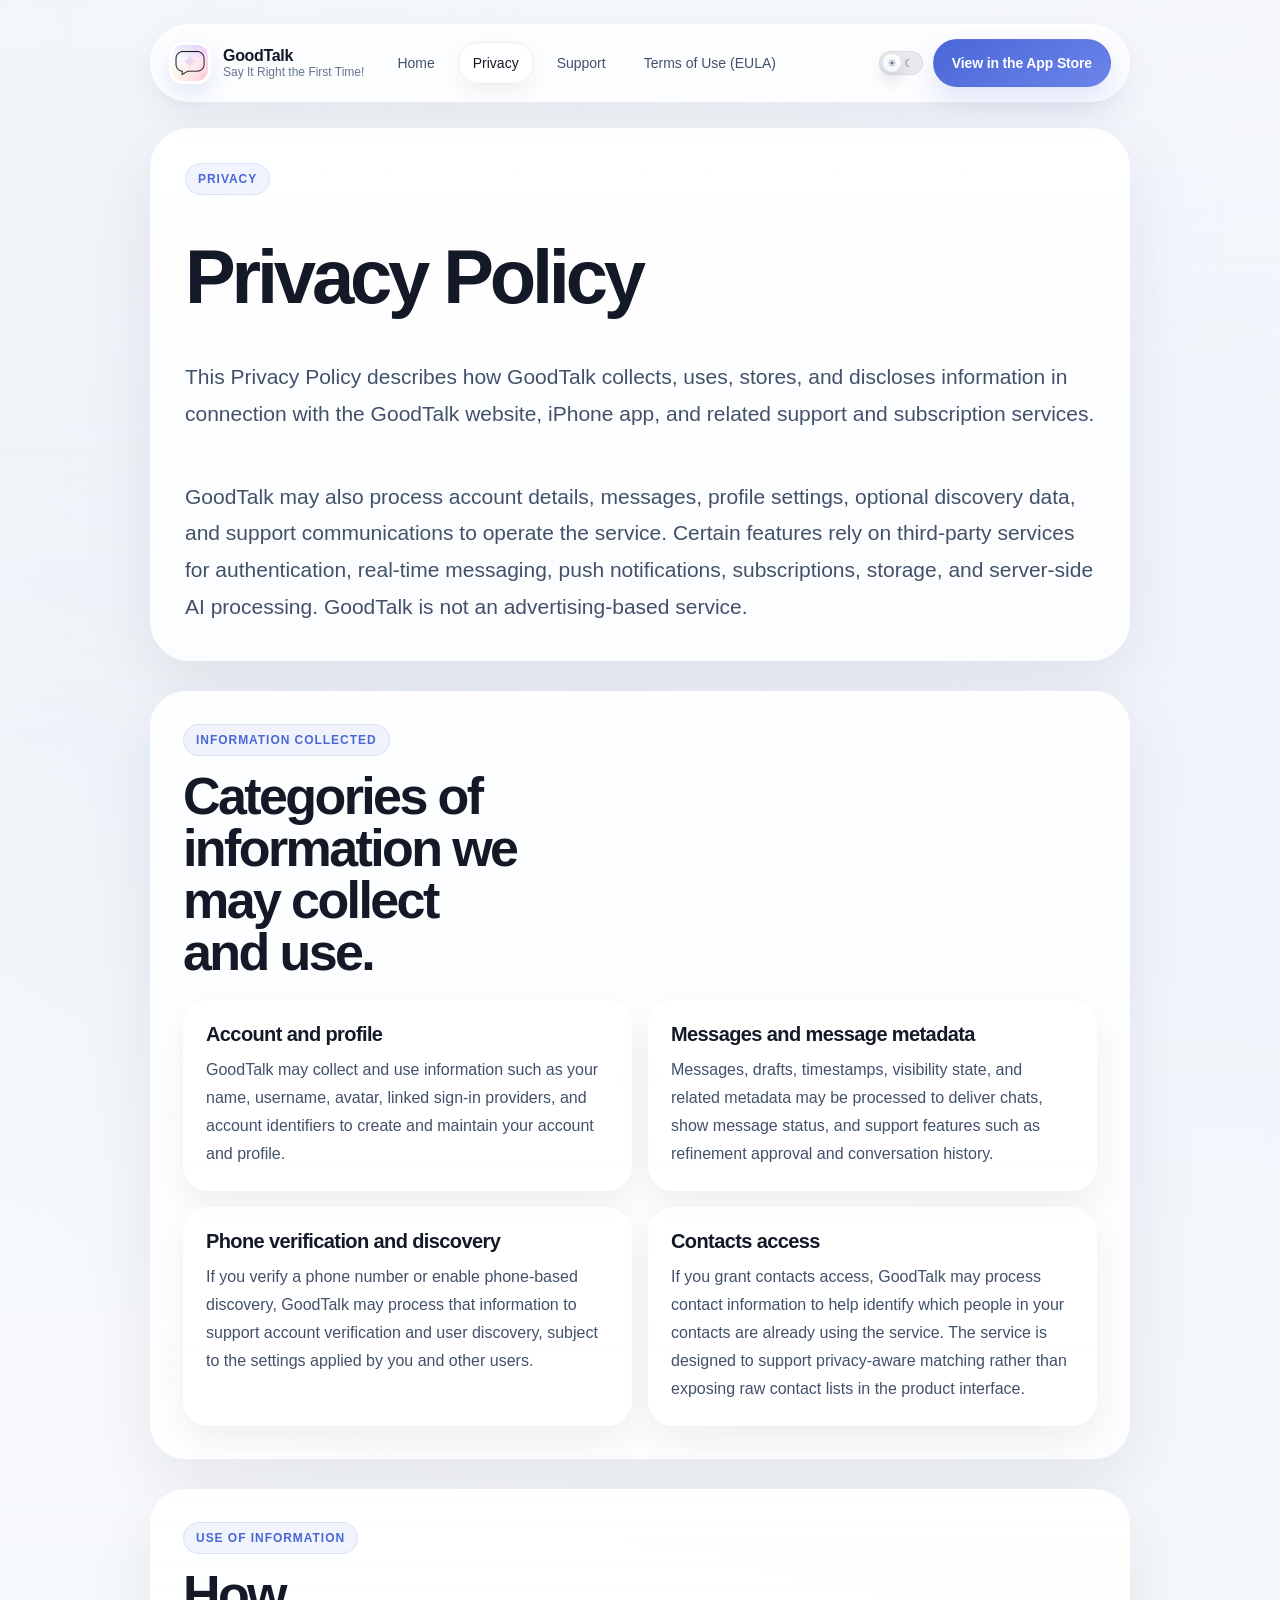
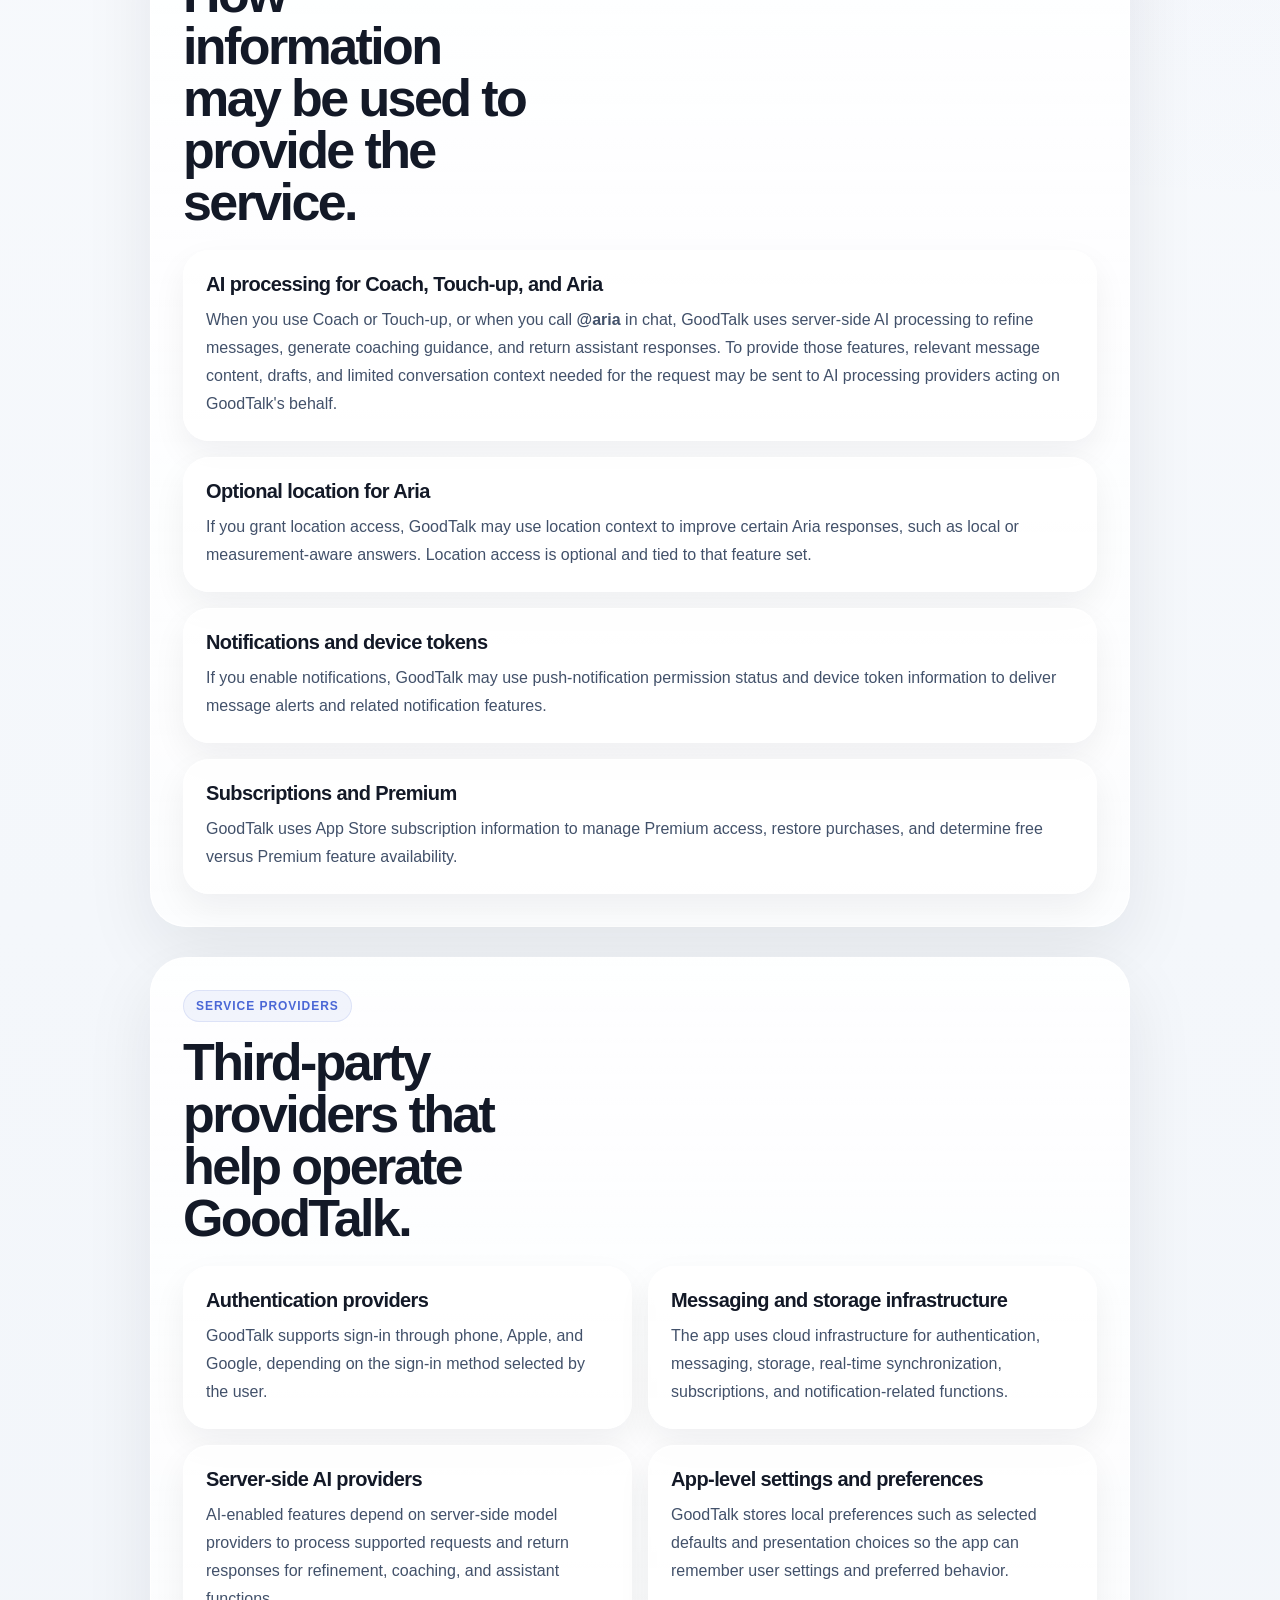
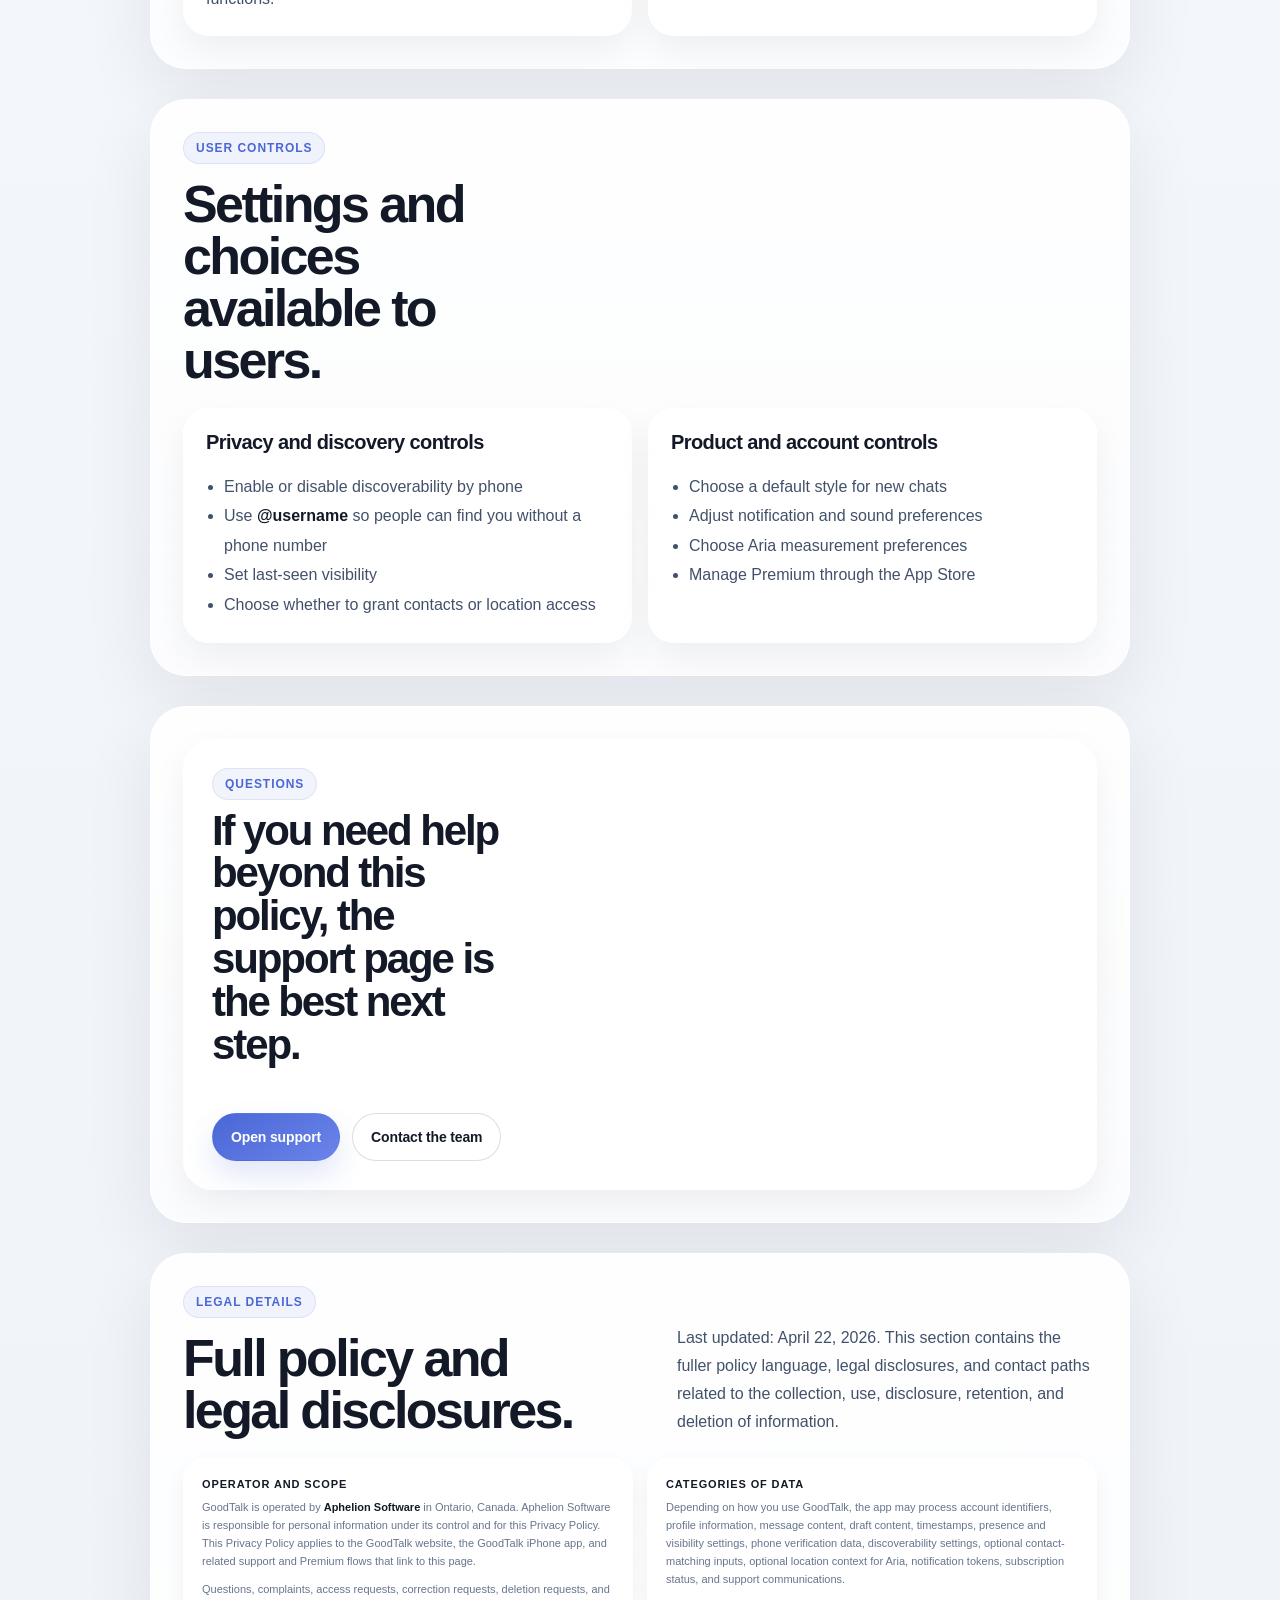
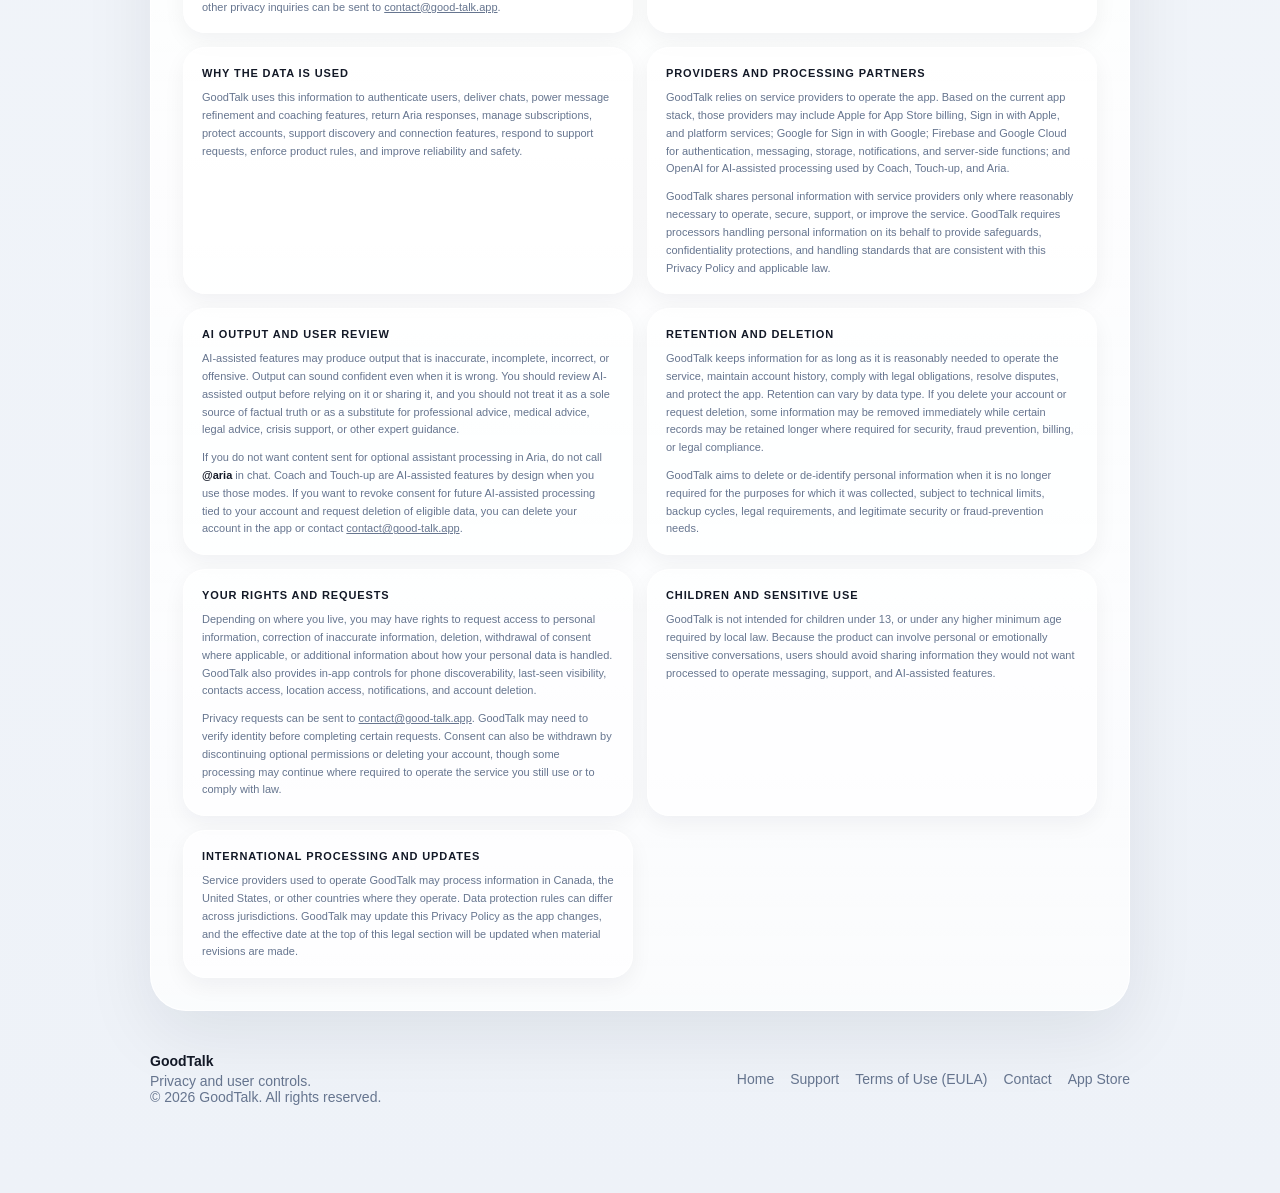
==== commit 42aad492: "Clarify Terms of Use as EULA and add Apple link" ====
--- a/privacy.html
+++ b/privacy.html
@@ -3,12 +3,74 @@
 <head>
   <meta charset="UTF-8" />
   <meta name="viewport" content="width=device-width, initial-scale=1.0" />
-  <title>GoodTalk Privacy</title>
+  <title>GoodTalk | Say It Right the First Time!</title>
   <meta
     name="description"
-    content="Read the plain-language privacy overview for GoodTalk, including account data, messages, AI processing, discovery, permissions, notifications, and subscriptions."
+    content="Read how GoodTalk handles account data, messages, AI processing, discovery, permissions, notifications, subscriptions, and privacy controls."
   />
+  <meta name="robots" content="index, follow" />
+  <meta name="theme-color" content="#f5f7fb" media="(prefers-color-scheme: light)" />
+  <meta name="theme-color" content="#0d1118" media="(prefers-color-scheme: dark)" />
+  <link rel="canonical" href="https://good-talk.app/privacy.html" />
+  <link rel="icon" type="image/png" href="assets/app-icon.png" />
+  <link rel="apple-touch-icon" href="assets/app-icon.png" />
+  <meta property="og:type" content="website" />
+  <meta property="og:site_name" content="GoodTalk" />
+  <meta property="og:title" content="GoodTalk | Say It Right the First Time!" />
+  <meta property="og:description" content="Read how GoodTalk handles account data, messages, AI processing, discovery, permissions, notifications, subscriptions, and privacy controls." />
+  <meta property="og:url" content="https://good-talk.app/privacy.html" />
+  <meta property="og:image" content="https://good-talk.app/assets/goodtalk-social-card.png" />
+  <meta property="og:image:width" content="1200" />
+  <meta property="og:image:height" content="630" />
+  <meta property="og:image:alt" content="GoodTalk app preview with the tagline Say It Right the First Time!" />
+  <meta name="twitter:card" content="summary_large_image" />
+  <meta name="twitter:title" content="GoodTalk | Say It Right the First Time!" />
+  <meta name="twitter:description" content="Read how GoodTalk handles account data, messages, AI processing, discovery, permissions, notifications, subscriptions, and privacy controls." />
+  <meta name="twitter:image" content="https://good-talk.app/assets/goodtalk-social-card.png" />
+  <meta name="twitter:image:alt" content="GoodTalk app preview with the tagline Say It Right the First Time!" />
   <link rel="stylesheet" href="styles.css" />
+  <script type="application/ld+json">
+    {
+      "@context": "https://schema.org",
+      "@graph": [
+        {
+          "@type": "WebSite",
+          "@id": "https://good-talk.app/#website",
+          "name": "GoodTalk",
+          "url": "https://good-talk.app/"
+        },
+        {
+          "@type": "WebPage",
+          "@id": "https://good-talk.app/privacy.html#webpage",
+          "url": "https://good-talk.app/privacy.html",
+          "name": "GoodTalk Privacy Policy",
+          "description": "Privacy policy for GoodTalk account data, messages, AI processing, discovery, permissions, notifications, subscriptions, and controls.",
+          "isPartOf": {
+            "@id": "https://good-talk.app/#website"
+          },
+          "dateModified": "2026-04-22"
+        },
+        {
+          "@type": "BreadcrumbList",
+          "@id": "https://good-talk.app/privacy.html#breadcrumb",
+          "itemListElement": [
+            {
+              "@type": "ListItem",
+              "position": 1,
+              "name": "Home",
+              "item": "https://good-talk.app/"
+            },
+            {
+              "@type": "ListItem",
+              "position": 2,
+              "name": "Privacy",
+              "item": "https://good-talk.app/privacy.html"
+            }
+          ]
+        }
+      ]
+    }
+  </script>
 </head>
 <body data-page="privacy">
   <main class="site-shell site-shell-narrow">
@@ -39,7 +101,7 @@
           <a class="nav-link" href="index.html">Home</a>
           <a class="nav-link" href="privacy.html">Privacy</a>
           <a class="nav-link" href="support.html">Support</a>
-          <a class="nav-link" href="terms-of-use.html">Terms</a>
+          <a class="nav-link" href="terms-of-use.html">Terms of Use (EULA)</a>
         </nav>
         <div class="mobile-nav-extra">
           <a class="nav-link" href="index.html#overview">Overview</a>
@@ -366,7 +428,7 @@
       <div class="footer-links">
         <a href="index.html">Home</a>
         <a href="support.html">Support</a>
-        <a href="terms-of-use.html">Terms</a>
+        <a href="terms-of-use.html">Terms of Use (EULA)</a>
         <a href="mailto:contact@good-talk.app?subject=GoodTalk%20Privacy%20Request&amp;body=Hi%20GoodTalk%2C%0A%0AI%20have%20a%20privacy-related%20question%20or%20request%20about%3A%0A-%20My%20account%20or%20username%3A%0A-%20The%20request%20details%3A%0A%0AThanks.">Contact</a>
         <a href="https://www.apple.com/app-store/">App Store</a>
       </div>
--- a/styles.css
+++ b/styles.css
@@ -438,6 +438,7 @@
 .footer,
 #overview,
 #modes,
+#communication-coach,
 #features,
 #pricing,
 #mode-coach,
@@ -1647,9 +1648,68 @@
 }
 
 .policy-stack,
-.faq-stack {
+.faq-stack,
+.faq-list {
   display: grid;
   gap: 16px;
+}
+
+.faq-item {
+  overflow: hidden;
+}
+
+.faq-item summary {
+  display: flex;
+  align-items: center;
+  justify-content: space-between;
+  gap: 18px;
+  list-style: none;
+  cursor: pointer;
+  color: var(--text);
+  font-size: 19px;
+  font-weight: 700;
+  line-height: 1.25;
+  letter-spacing: 0;
+}
+
+.faq-item summary::-webkit-details-marker {
+  display: none;
+}
+
+.faq-item summary::after {
+  content: "+";
+  display: grid;
+  place-items: center;
+  flex: 0 0 34px;
+  width: 34px;
+  height: 34px;
+  border-radius: 999px;
+  background: rgba(74, 103, 214, 0.1);
+  color: var(--accent);
+  font-size: 22px;
+  font-weight: 600;
+  line-height: 1;
+}
+
+.faq-item[open] summary::after {
+  content: "-";
+}
+
+.faq-item p {
+  margin: 16px 0 0;
+  padding-top: 16px;
+  border-top: 1px solid rgba(17, 24, 39, 0.08);
+  color: var(--text-soft);
+  line-height: 1.75;
+}
+
+.faq-item a {
+  color: var(--accent);
+  font-weight: 700;
+}
+
+body[data-theme="dark"] .faq-item p {
+  border-top-color: rgba(148, 163, 184, 0.14);
 }
 
 .legal-fine-print {
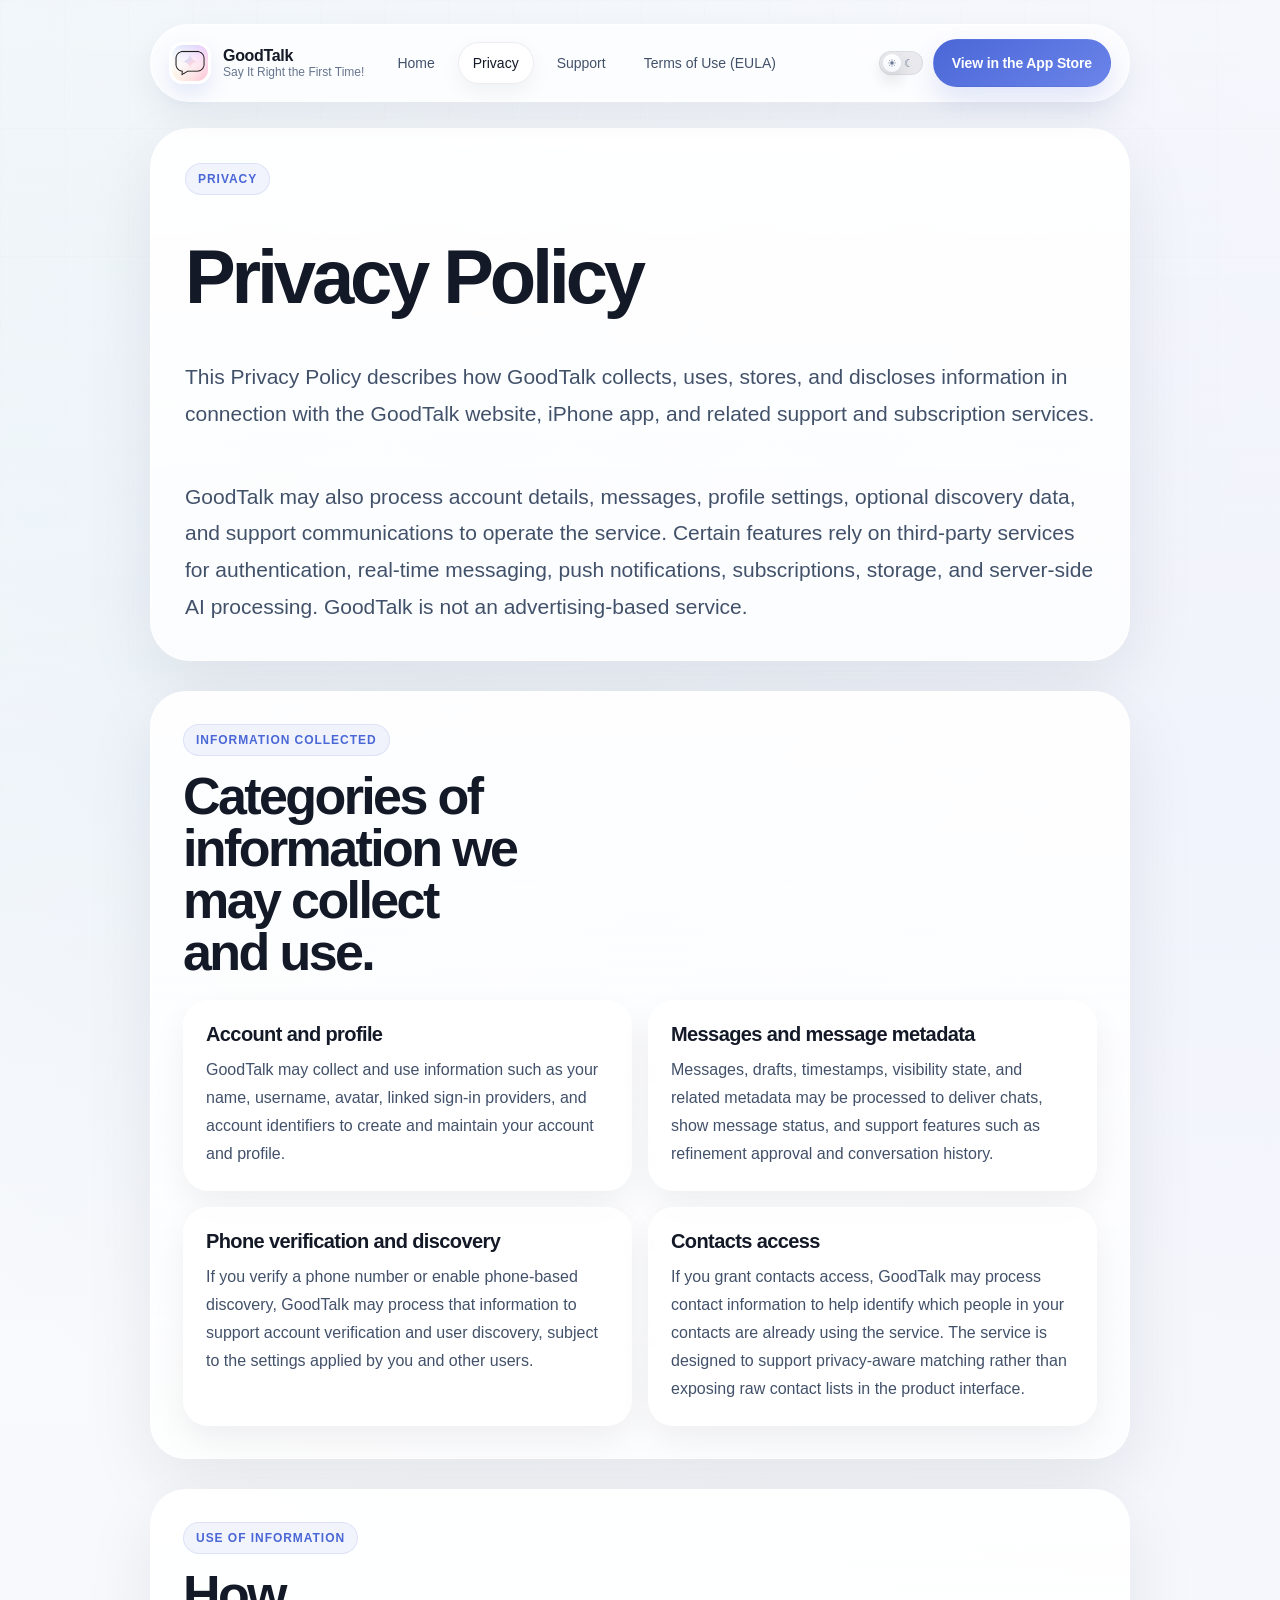
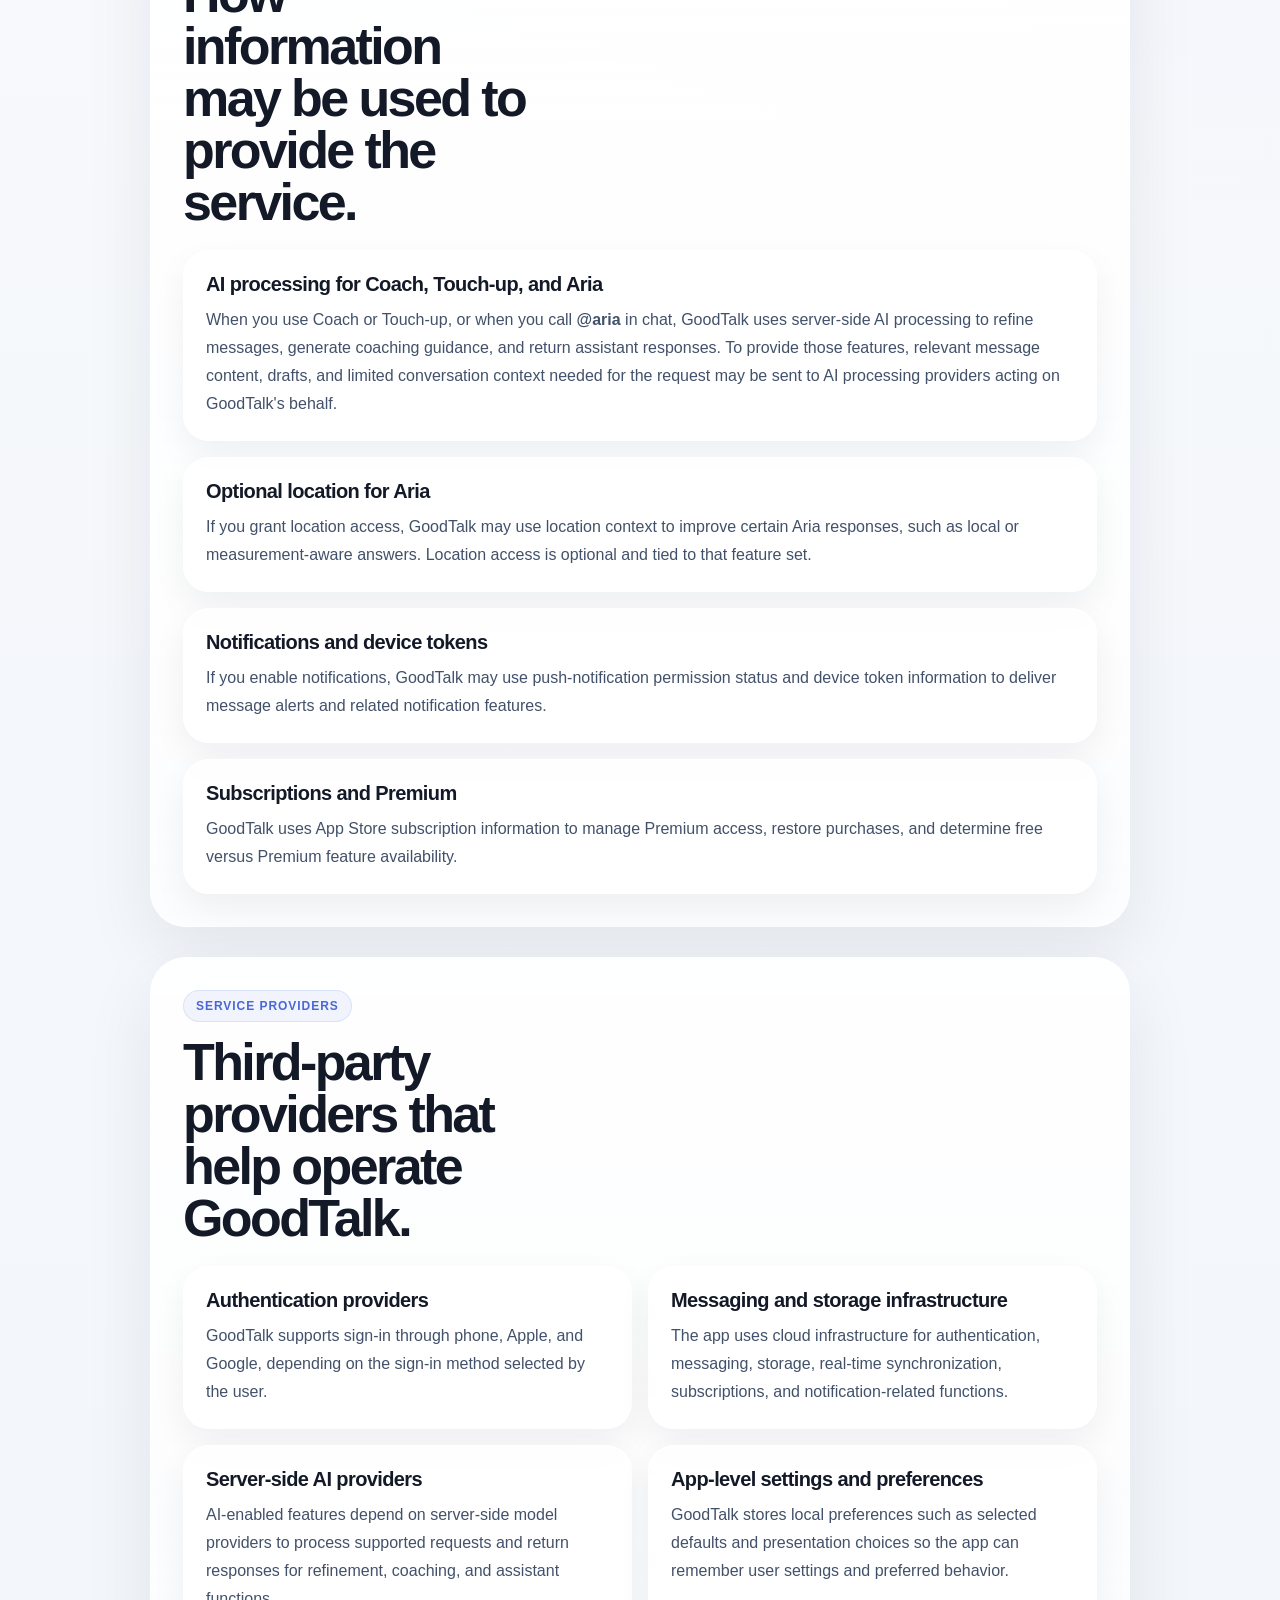
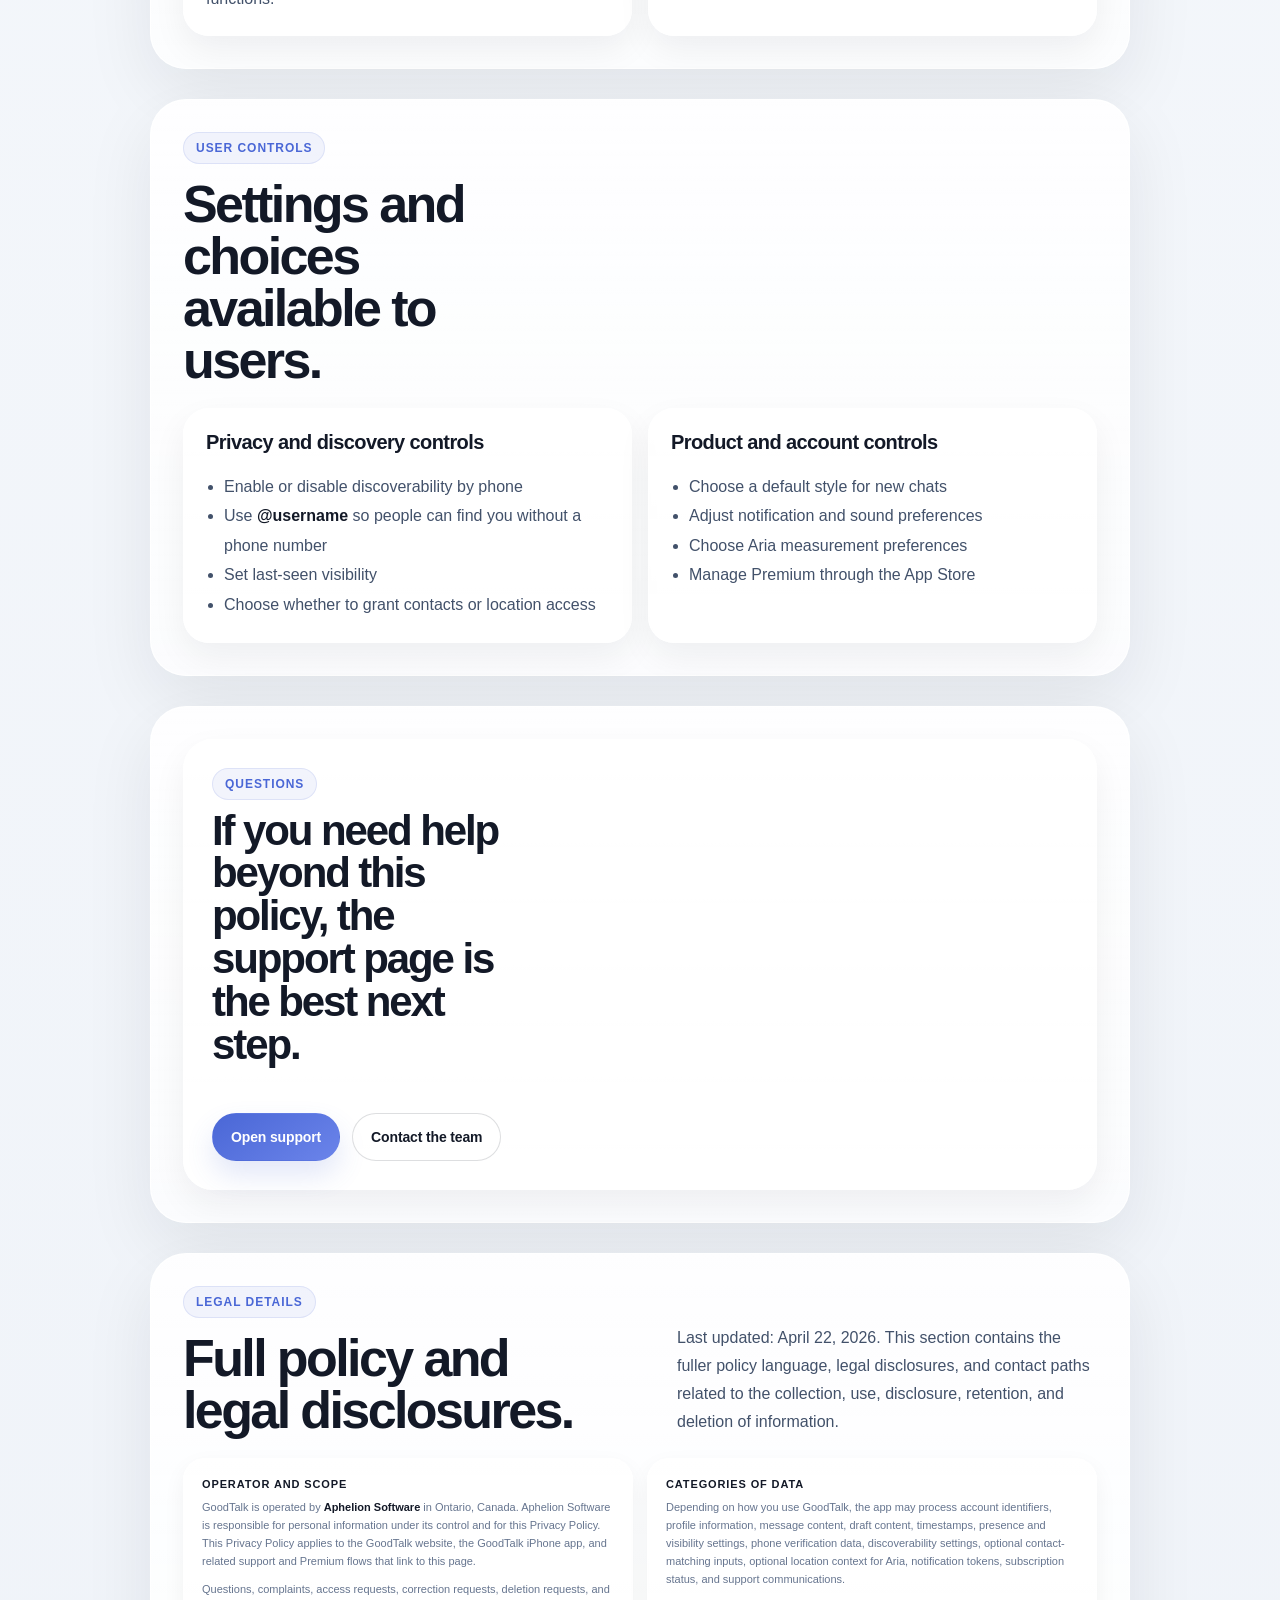
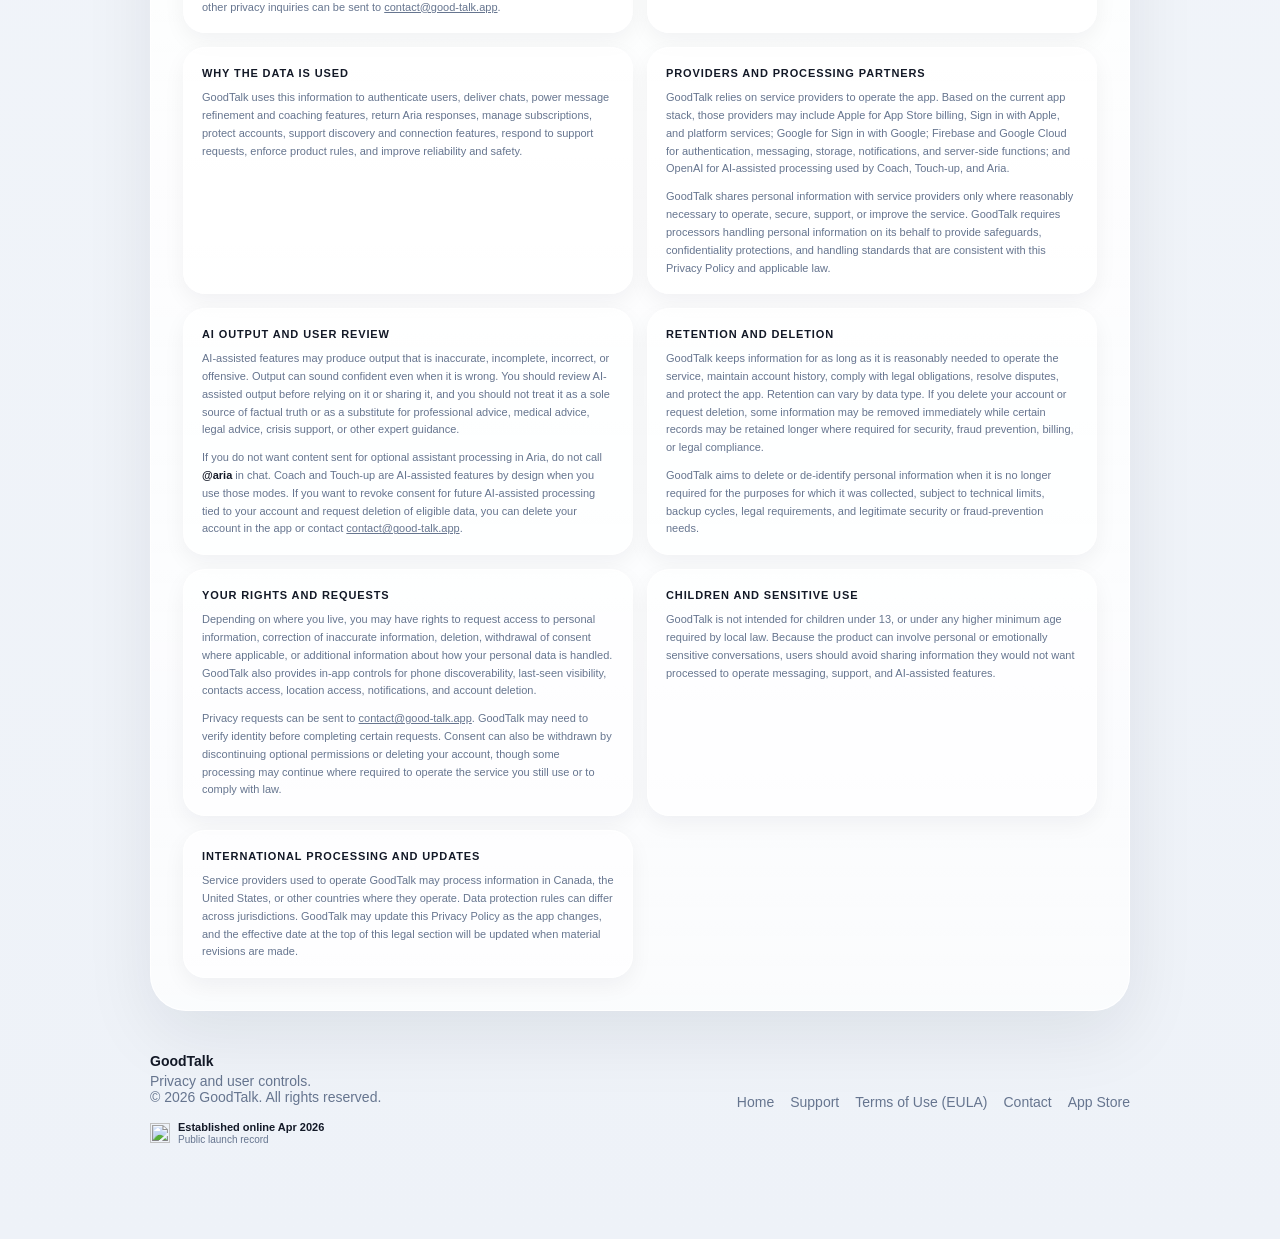
==== commit 949f21bc: "Refine launch badge footer treatment" ====
--- a/privacy.html
+++ b/privacy.html
@@ -420,10 +420,17 @@
     </section>
 
     <footer class="footer">
-      <div>
+      <div class="footer-brand">
         <strong>GoodTalk</strong>
         <span>Privacy and user controls.</span>
         <span>© 2026 GoodTalk. All rights reserved.</span>
+        <a class="launch-badge" href="https://websitelaunches.com/site/good-talk.app" target="_blank" rel="noopener" aria-label="View GoodTalk public launch record">
+          <img class="launch-badge-logo" src="https://websitelaunches.com/images/wl_logo.png" alt="" width="24" height="24" loading="lazy">
+          <span>
+            <span class="launch-badge-title">Established online Apr 2026</span>
+            <span class="launch-badge-caption">Public launch record</span>
+          </span>
+        </a>
       </div>
       <div class="footer-links">
         <a href="index.html">Home</a>
--- a/styles.css
+++ b/styles.css
@@ -1803,10 +1803,76 @@
   display: block;
 }
 
+.footer-brand {
+  display: grid;
+  justify-items: start;
+}
+
 .footer-links {
   display: flex;
   gap: 16px;
   flex-wrap: wrap;
+}
+
+.launch-badge {
+  display: inline-flex;
+  align-items: center;
+  flex: 0 0 auto;
+  gap: 8px;
+  margin-top: 10px;
+  min-height: 36px;
+  padding: 5px 0;
+  border-radius: 8px;
+  background: transparent;
+  color: var(--text-soft);
+  text-decoration: none;
+  transition:
+    opacity 180ms ease,
+    transform 180ms ease;
+}
+
+.launch-badge:hover,
+.launch-badge:focus-visible {
+  opacity: 0.9;
+  transform: translateY(-1px);
+}
+
+.launch-badge-logo {
+  display: block;
+  flex: 0 0 auto;
+  width: 20px;
+  height: 20px;
+  object-fit: contain;
+}
+
+.launch-badge-title {
+  display: block;
+  color: var(--text);
+  font-size: 11px;
+  font-weight: 700;
+  line-height: 1.15;
+}
+
+.launch-badge-caption {
+  display: block;
+  color: var(--text-muted);
+  font-size: 10px;
+  line-height: 1.15;
+}
+
+body[data-theme="dark"] .launch-badge {
+  color: var(--text-soft);
+  background: transparent;
+  box-shadow: none;
+}
+
+body[data-theme="dark"] .launch-badge:hover,
+body[data-theme="dark"] .launch-badge:focus-visible {
+  box-shadow: none;
+}
+
+body[data-theme="dark"] .launch-badge-logo {
+  filter: saturate(1.08) brightness(1.05);
 }
 
 .footer-links a {
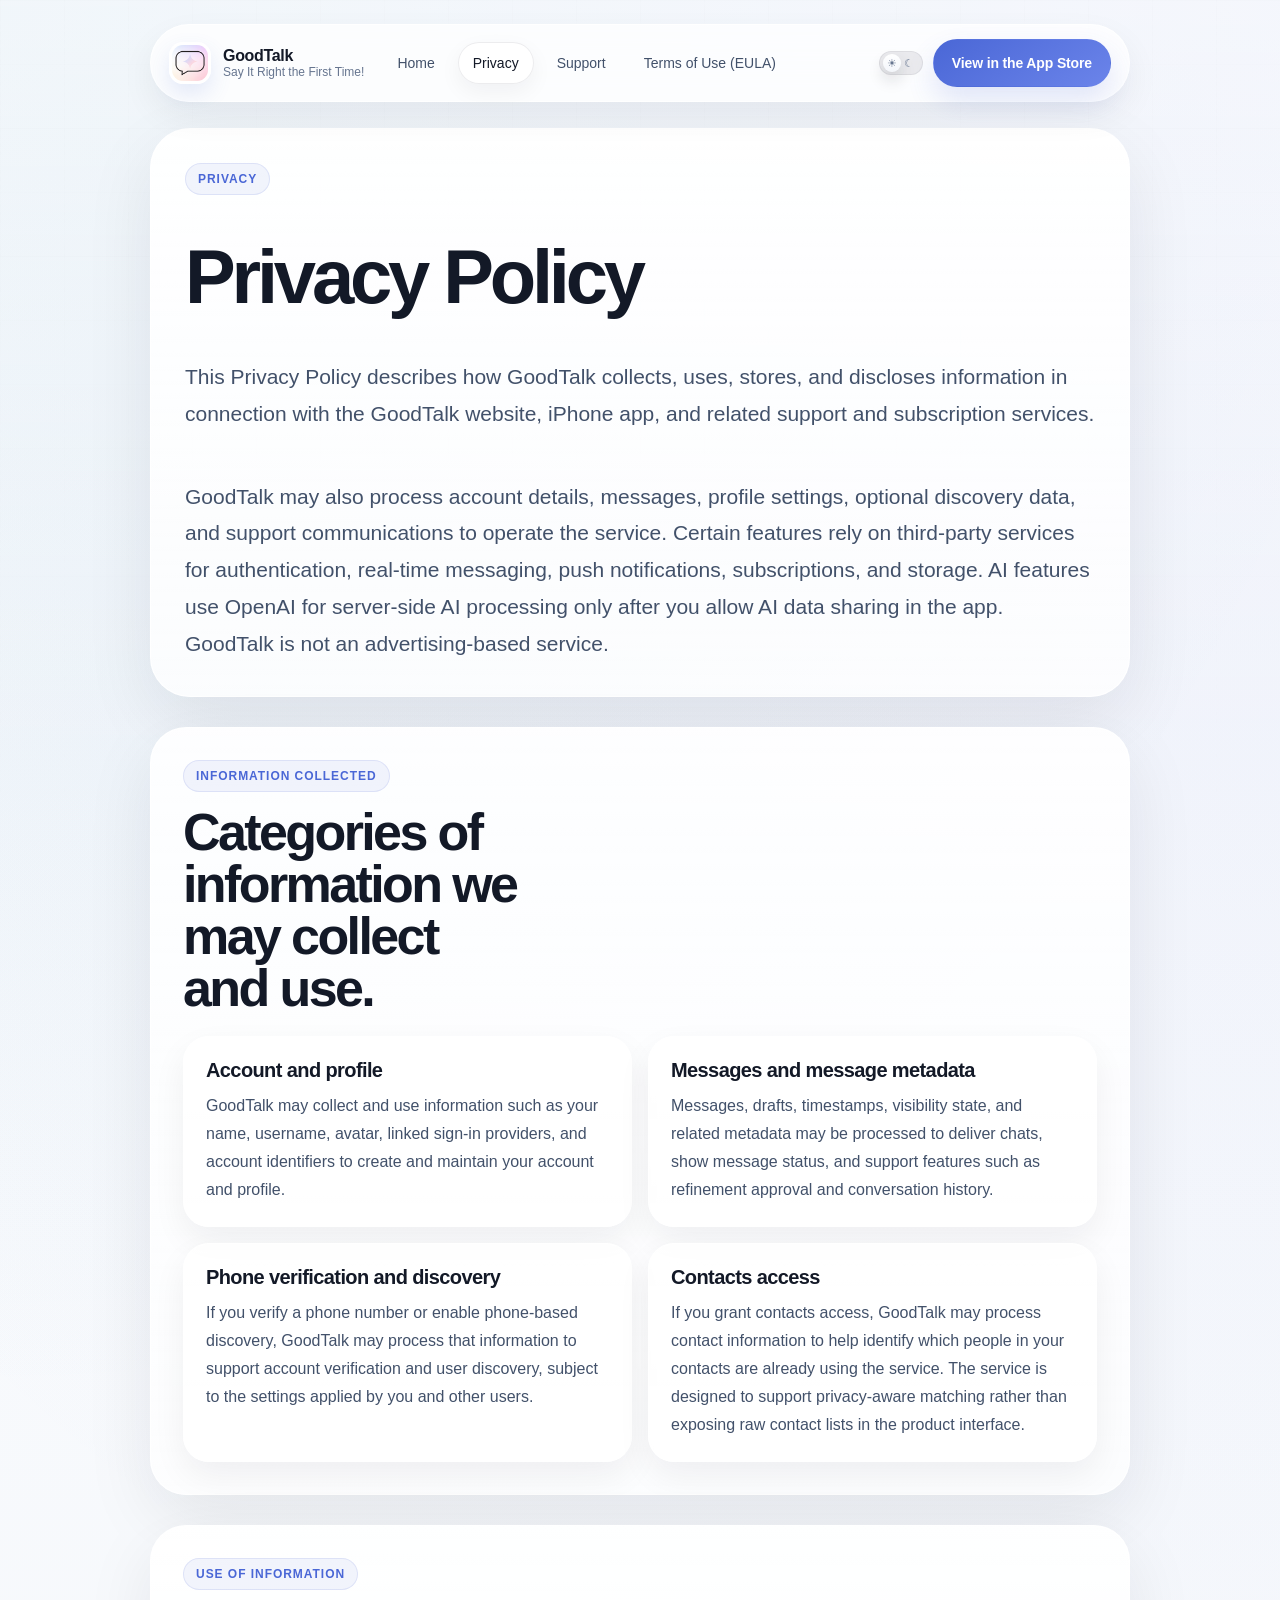
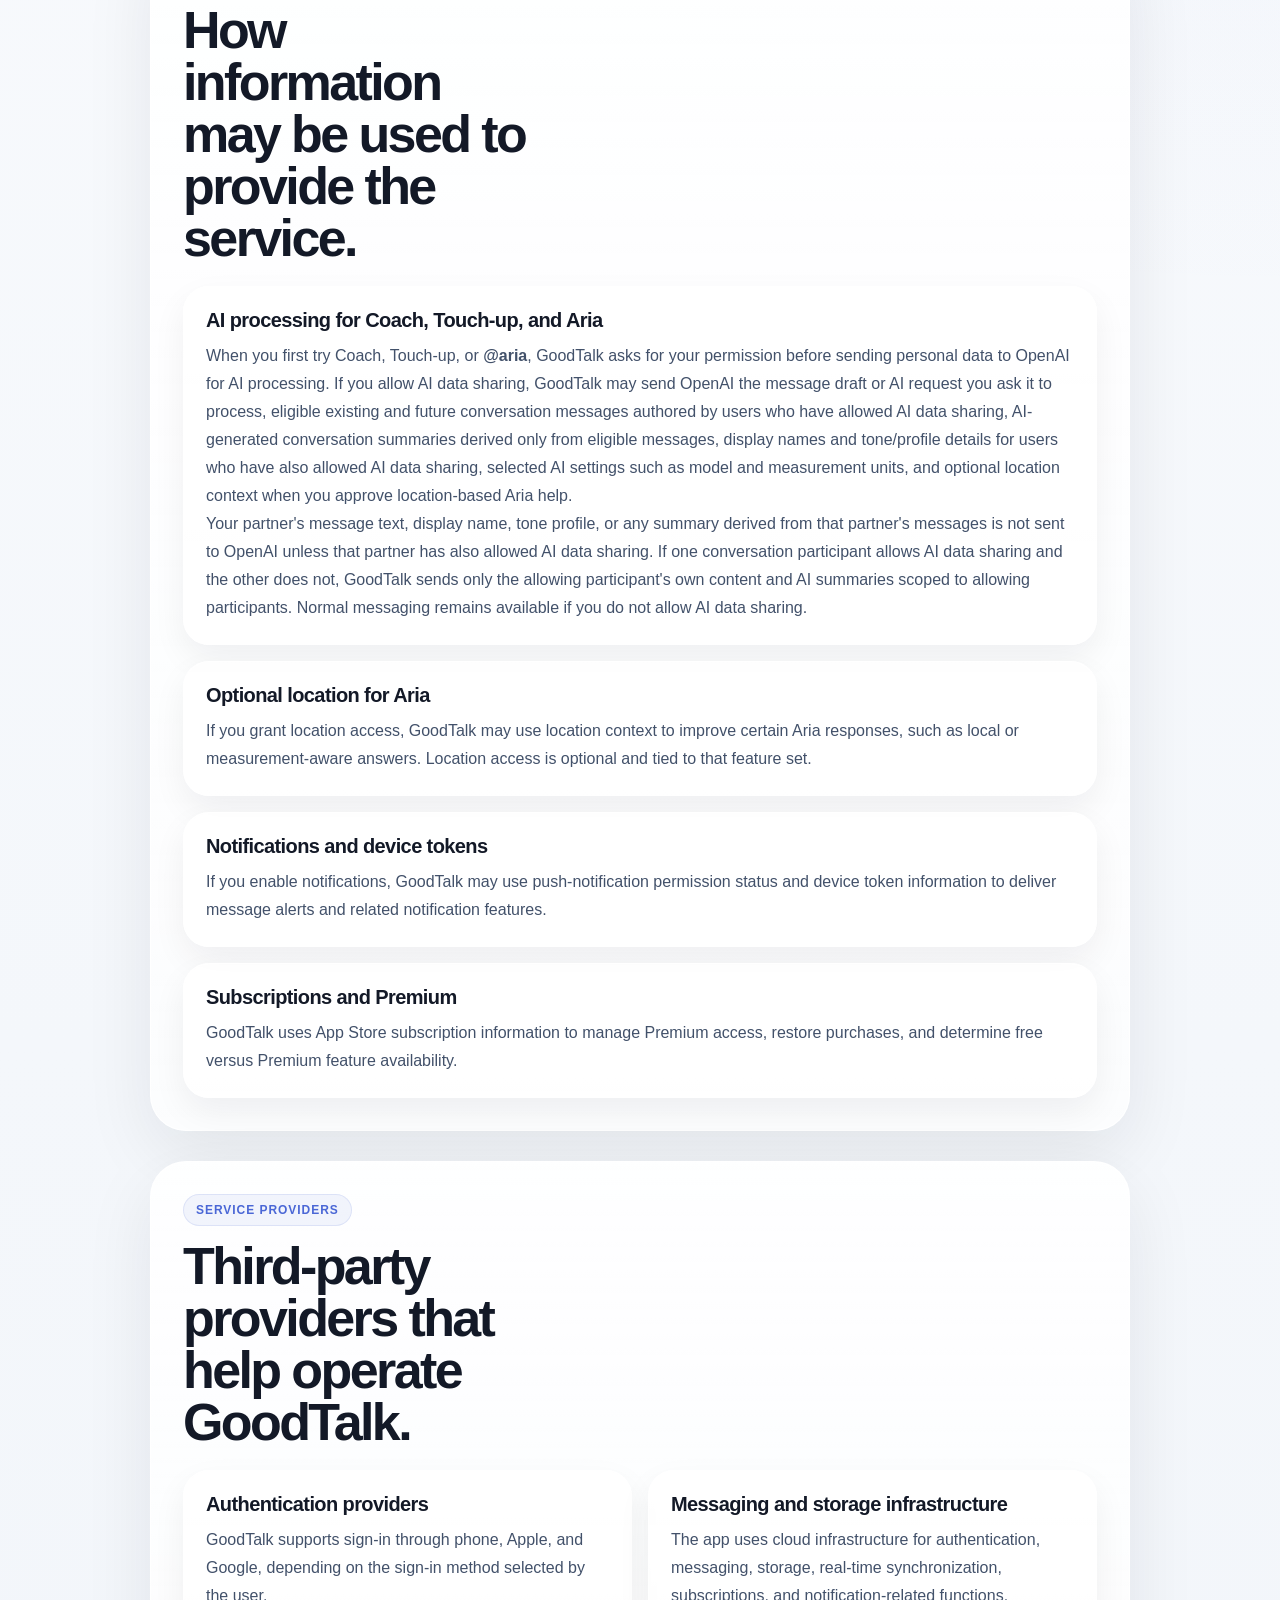
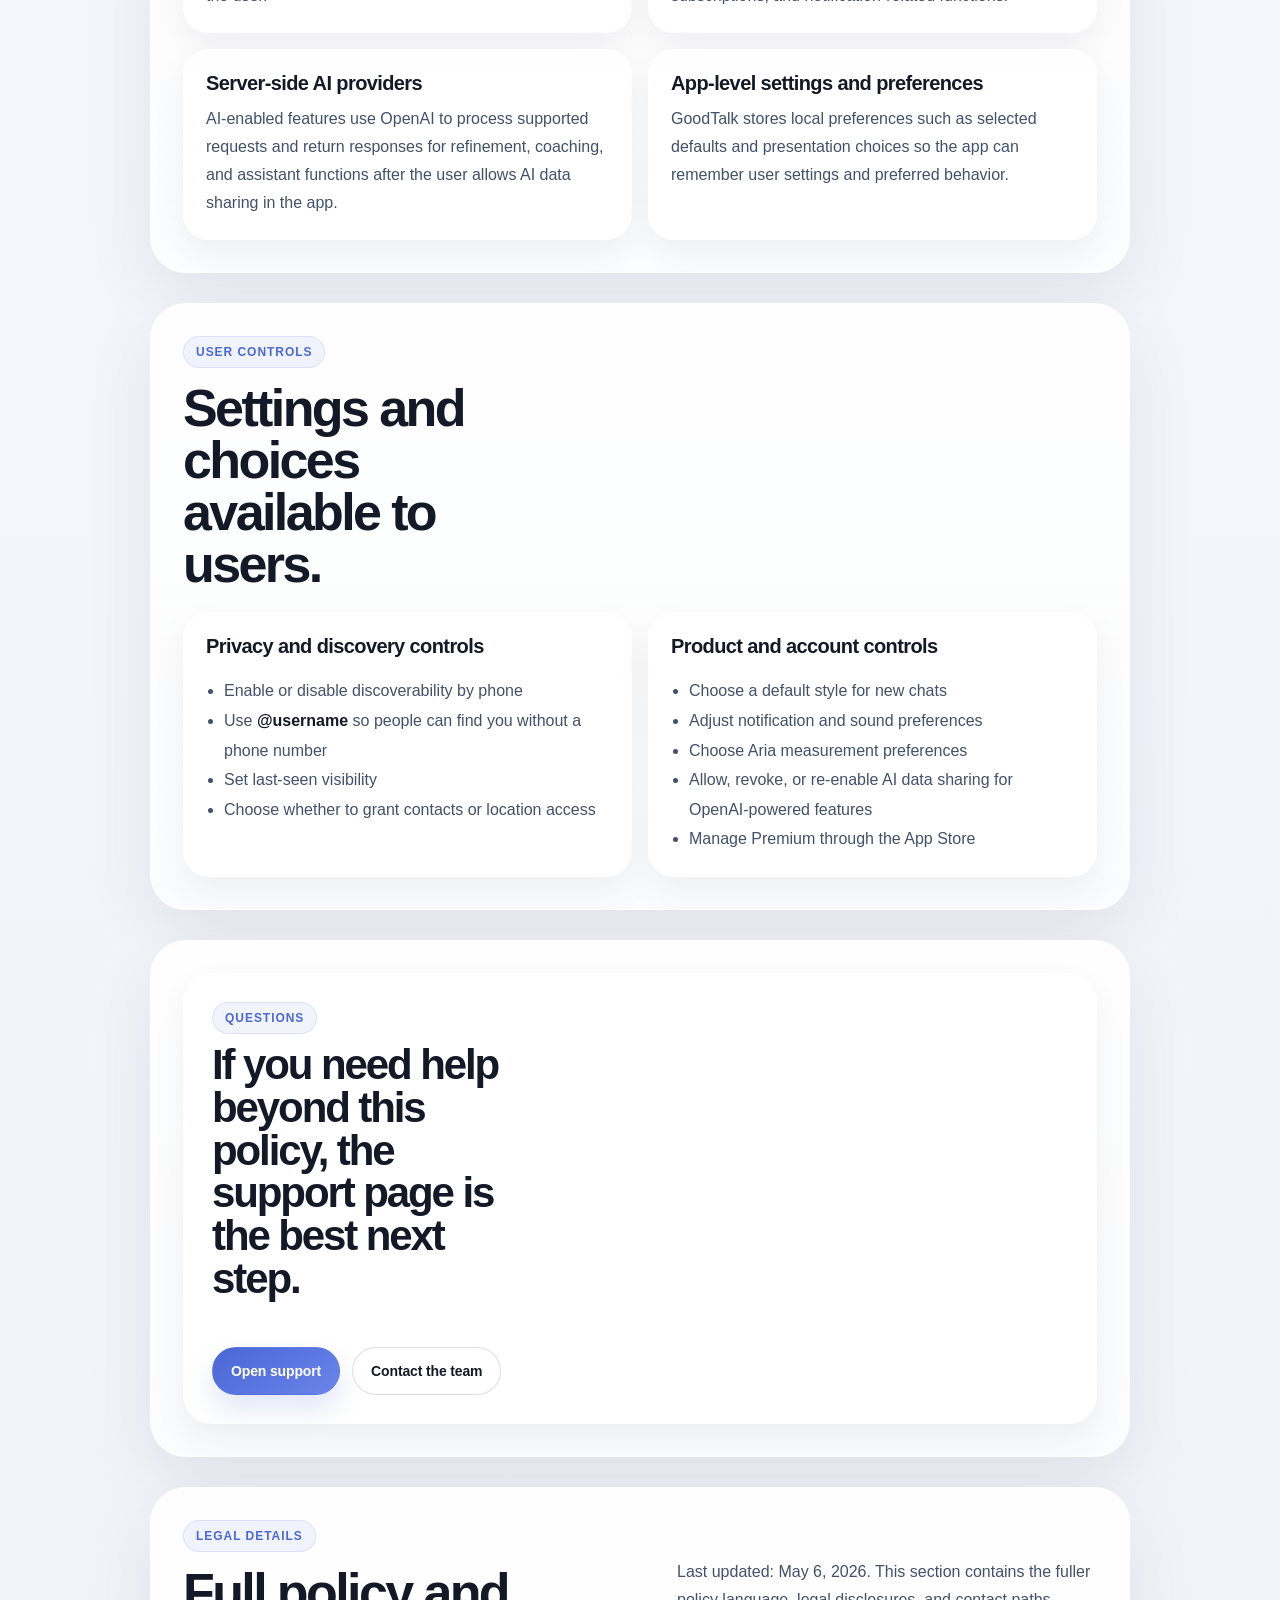
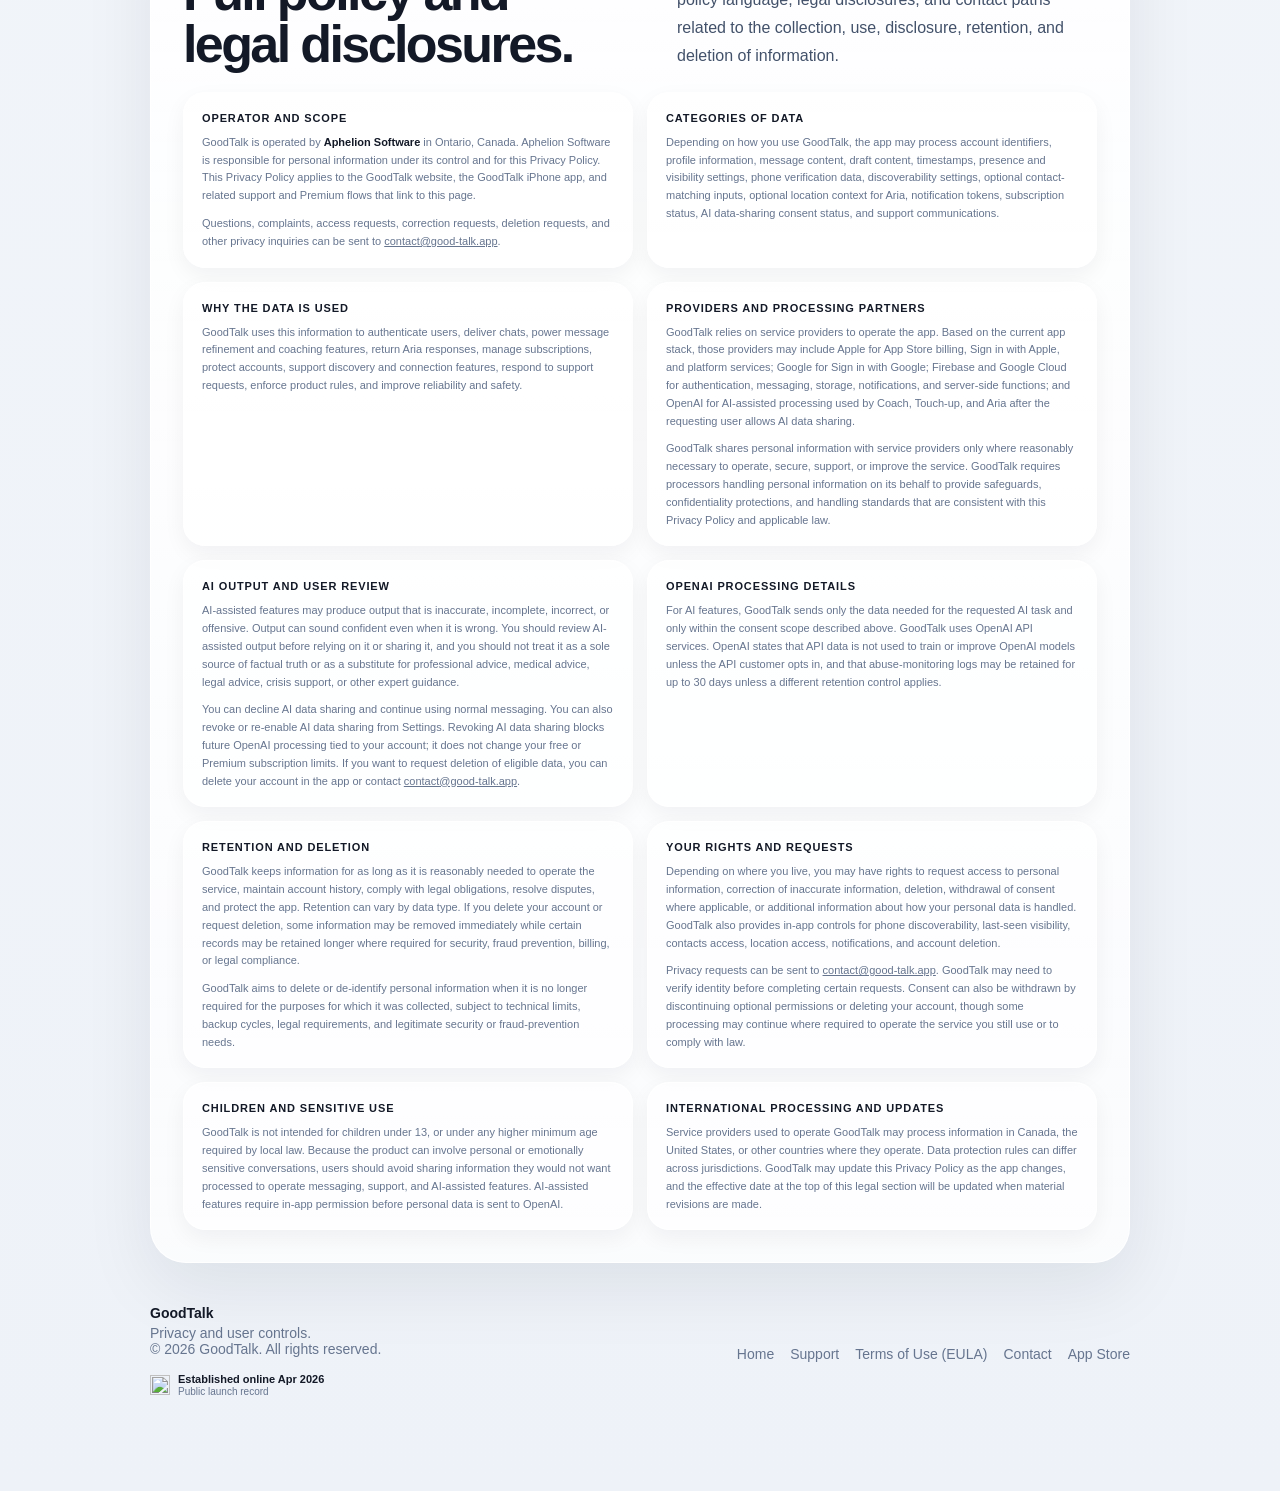
==== commit 8a88aa95: "Update privacy policy for AI data sharing" ====
--- a/privacy.html
+++ b/privacy.html
@@ -48,7 +48,7 @@
           "isPartOf": {
             "@id": "https://good-talk.app/#website"
           },
-          "dateModified": "2026-04-22"
+          "dateModified": "2026-05-06"
         },
         {
           "@type": "BreadcrumbList",
@@ -132,8 +132,9 @@
       <p>
         GoodTalk may also process account details, messages, profile settings, optional discovery data, and support
         communications to operate the service. Certain features rely on third-party services for authentication,
-        real-time messaging, push notifications, subscriptions, storage, and server-side AI processing. GoodTalk is
-        not an advertising-based service.
+        real-time messaging, push notifications, subscriptions, and storage. AI features use
+        OpenAI for server-side AI processing only after you allow AI data sharing in the app. GoodTalk is not an
+        advertising-based service.
       </p>
     </section>
 
@@ -190,10 +191,20 @@
         <article class="policy-detail-card">
           <h3>AI processing for Coach, Touch-up, and Aria</h3>
           <p>
-            When you use Coach or Touch-up, or when you call <strong>@aria</strong> in chat, GoodTalk uses
-            server-side AI processing to refine messages, generate coaching guidance, and return assistant responses.
-            To provide those features, relevant message content, drafts, and limited conversation context needed for
-            the request may be sent to AI processing providers acting on GoodTalk's behalf.
+            When you first try Coach, Touch-up, or <strong>@aria</strong>, GoodTalk asks for your permission before
+            sending personal data to OpenAI for AI processing. If you allow AI data sharing, GoodTalk may send OpenAI
+            the message draft or AI request you ask it to process, eligible existing and future conversation messages
+            authored by users who have allowed AI data sharing, AI-generated conversation summaries derived only from
+            eligible messages, display names and tone/profile details for users who have also allowed AI data sharing,
+            selected AI settings such as model and measurement units, and optional location context when you approve
+            location-based Aria help.
+          </p>
+          <p>
+            Your partner's message text, display name, tone profile, or any summary derived from that partner's
+            messages is not sent to OpenAI unless that partner has also allowed AI data sharing. If one conversation
+            participant allows AI data sharing and the other does not, GoodTalk sends only the allowing participant's
+            own content and AI summaries scoped to allowing participants. Normal messaging remains available if you
+            do not allow AI data sharing.
           </p>
         </article>
 
@@ -248,8 +259,8 @@
         <article class="policy-card">
           <h3>Server-side AI providers</h3>
           <p>
-            AI-enabled features depend on server-side model providers to process supported requests and return
-            responses for refinement, coaching, and assistant functions.
+            AI-enabled features use OpenAI to process supported requests and return responses for refinement,
+            coaching, and assistant functions after the user allows AI data sharing in the app.
           </p>
         </article>
         <article class="policy-card">
@@ -286,6 +297,7 @@
             <li>Choose a default style for new chats</li>
             <li>Adjust notification and sound preferences</li>
             <li>Choose Aria measurement preferences</li>
+            <li>Allow, revoke, or re-enable AI data sharing for OpenAI-powered features</li>
             <li>Manage Premium through the App Store</li>
           </ul>
         </article>
@@ -312,7 +324,7 @@
           <h2>Full policy and legal disclosures.</h2>
         </div>
         <p>
-          Last updated: April 22, 2026. This section contains the fuller policy language, legal disclosures, and
+          Last updated: May 6, 2026. This section contains the fuller policy language, legal disclosures, and
           contact paths related to the collection, use, disclosure, retention, and deletion of information.
         </p>
       </div>
@@ -335,7 +347,7 @@
         <article class="legal-fine-print-card">
           <h3>Categories of data</h3>
           <p>
-            Depending on how you use GoodTalk, the app may process account identifiers, profile information, message content, draft content, timestamps, presence and visibility settings, phone verification data, discoverability settings, optional contact-matching inputs, optional location context for Aria, notification tokens, subscription status, and support communications.
+            Depending on how you use GoodTalk, the app may process account identifiers, profile information, message content, draft content, timestamps, presence and visibility settings, phone verification data, discoverability settings, optional contact-matching inputs, optional location context for Aria, notification tokens, subscription status, AI data-sharing consent status, and support communications.
           </p>
         </article>
 
@@ -349,7 +361,7 @@
         <article class="legal-fine-print-card">
           <h3>Providers and processing partners</h3>
           <p>
-            GoodTalk relies on service providers to operate the app. Based on the current app stack, those providers may include Apple for App Store billing, Sign in with Apple, and platform services; Google for Sign in with Google; Firebase and Google Cloud for authentication, messaging, storage, notifications, and server-side functions; and OpenAI for AI-assisted processing used by Coach, Touch-up, and Aria.
+            GoodTalk relies on service providers to operate the app. Based on the current app stack, those providers may include Apple for App Store billing, Sign in with Apple, and platform services; Google for Sign in with Google; Firebase and Google Cloud for authentication, messaging, storage, notifications, and server-side functions; and OpenAI for AI-assisted processing used by Coach, Touch-up, and Aria after the requesting user allows AI data sharing.
           </p>
           <p>
             GoodTalk shares personal information with service providers only where reasonably necessary to operate,
@@ -367,11 +379,21 @@
             for professional advice, medical advice, legal advice, crisis support, or other expert guidance.
           </p>
           <p>
-            If you do not want content sent for optional assistant processing in Aria, do not call
-            <strong>@aria</strong> in chat. Coach and Touch-up are AI-assisted features by design when you use those
-            modes. If you want to revoke consent for future AI-assisted processing tied to your account and request
-            deletion of eligible data, you can delete your account in the app or contact
+            You can decline AI data sharing and continue using normal messaging. You can also revoke or re-enable
+            AI data sharing from Settings. Revoking AI data sharing blocks future OpenAI processing tied to your
+            account; it does not change your free or Premium subscription limits. If you want to request deletion of
+            eligible data, you can delete your account in the app or contact
             <a href="mailto:contact@good-talk.app?subject=GoodTalk%20Privacy%20Request&amp;body=Hi%20GoodTalk%2C%0A%0AI%20have%20a%20privacy-related%20question%20or%20request%20about%3A%0A-%20My%20account%20or%20username%3A%0A-%20The%20request%20details%3A%0A%0AThanks.">contact@good-talk.app</a>.
+          </p>
+        </article>
+
+        <article class="legal-fine-print-card">
+          <h3>OpenAI processing details</h3>
+          <p>
+            For AI features, GoodTalk sends only the data needed for the requested AI task and only within the
+            consent scope described above. GoodTalk uses OpenAI API services. OpenAI states that API data is not
+            used to train or improve OpenAI models unless the API customer opts in, and that abuse-monitoring logs
+            may be retained for up to 30 days unless a different retention control applies.
           </p>
         </article>
 
@@ -406,7 +428,7 @@
         <article class="legal-fine-print-card">
           <h3>Children and sensitive use</h3>
           <p>
-            GoodTalk is not intended for children under 13, or under any higher minimum age required by local law. Because the product can involve personal or emotionally sensitive conversations, users should avoid sharing information they would not want processed to operate messaging, support, and AI-assisted features.
+            GoodTalk is not intended for children under 13, or under any higher minimum age required by local law. Because the product can involve personal or emotionally sensitive conversations, users should avoid sharing information they would not want processed to operate messaging, support, and AI-assisted features. AI-assisted features require in-app permission before personal data is sent to OpenAI.
           </p>
         </article>
 
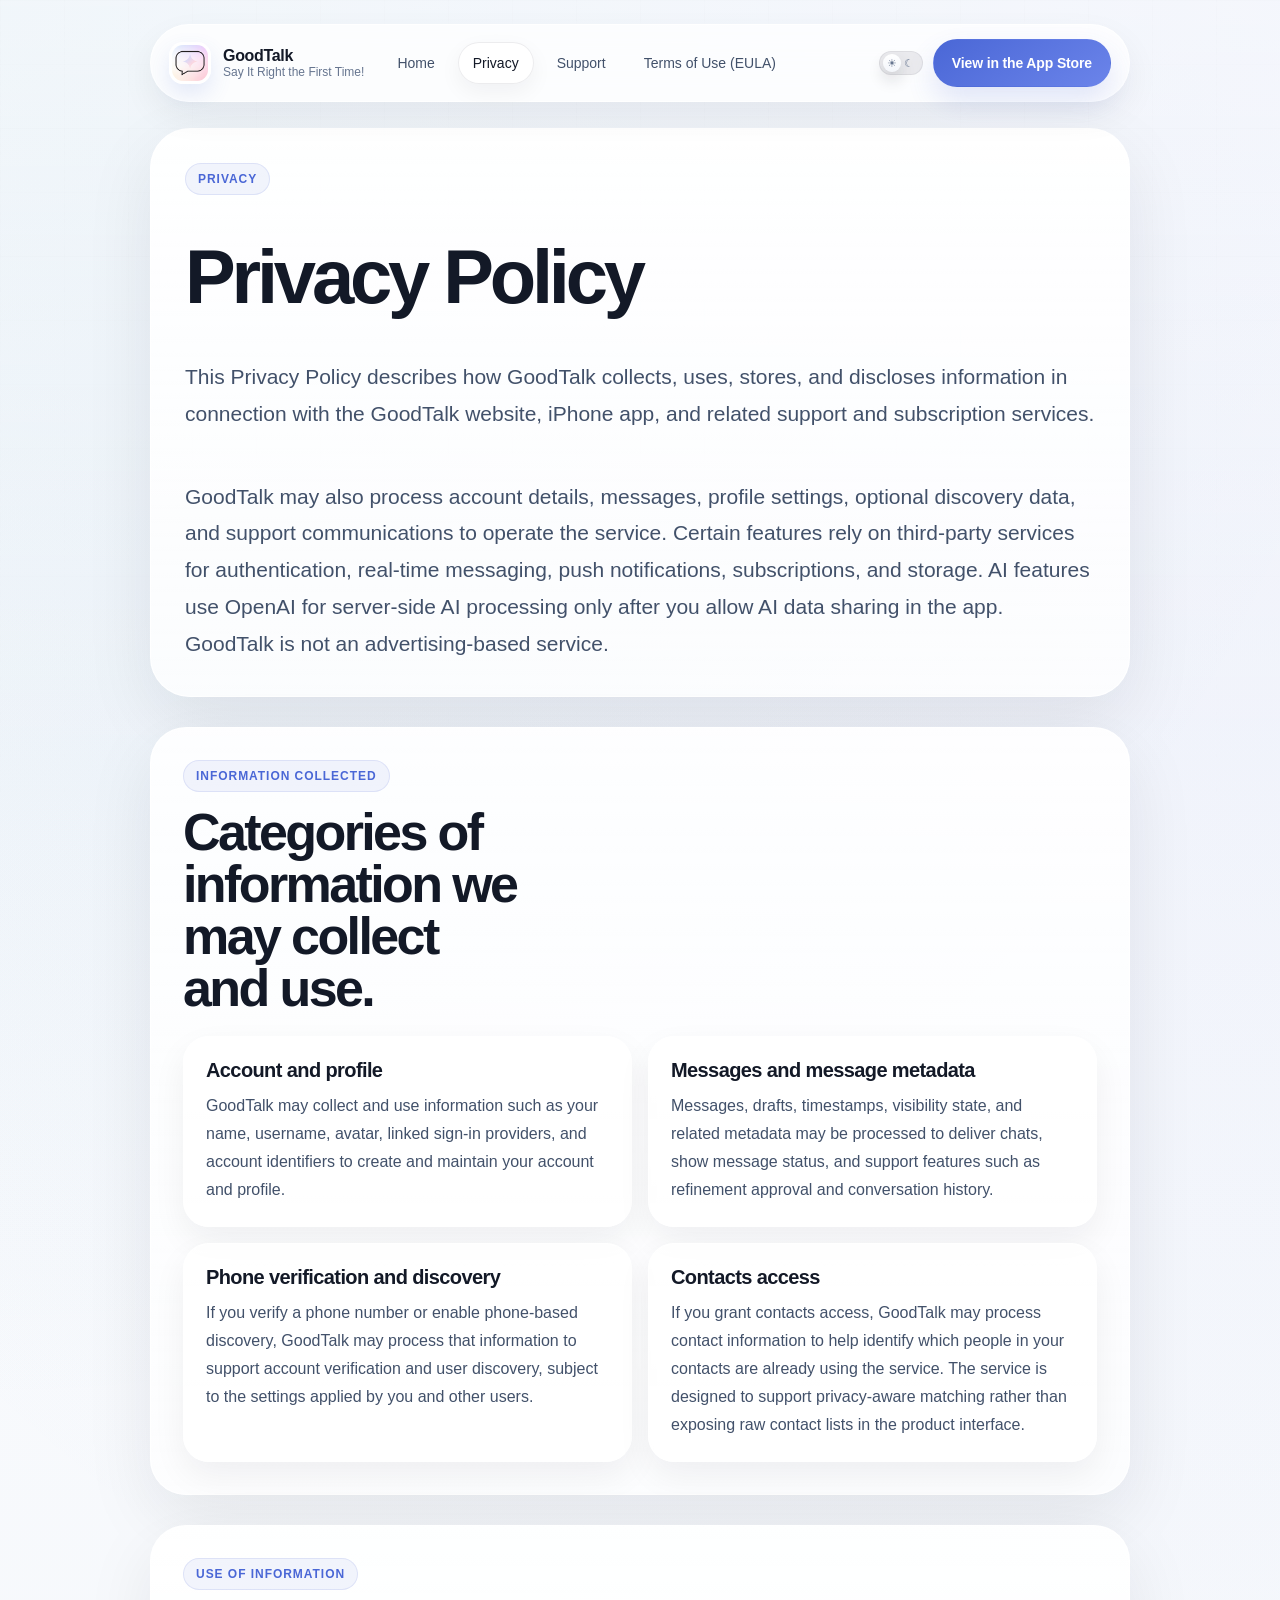
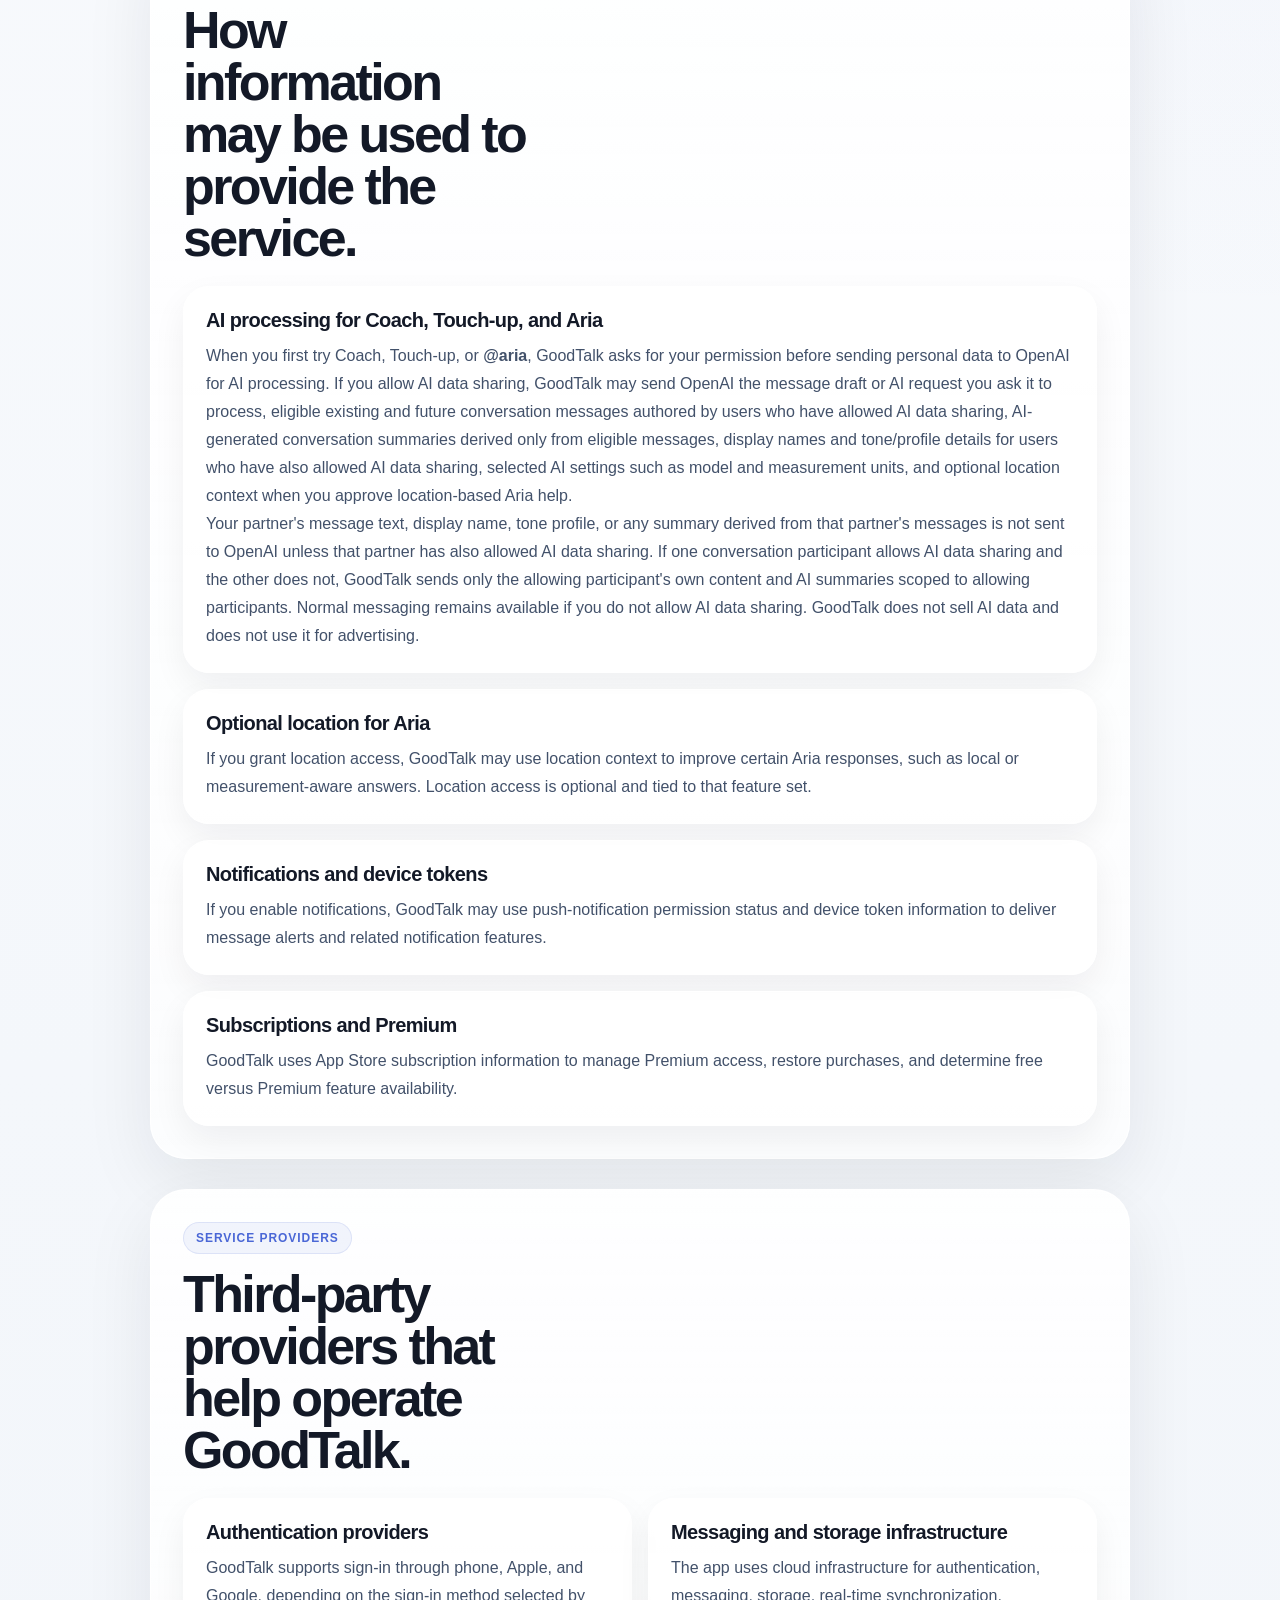
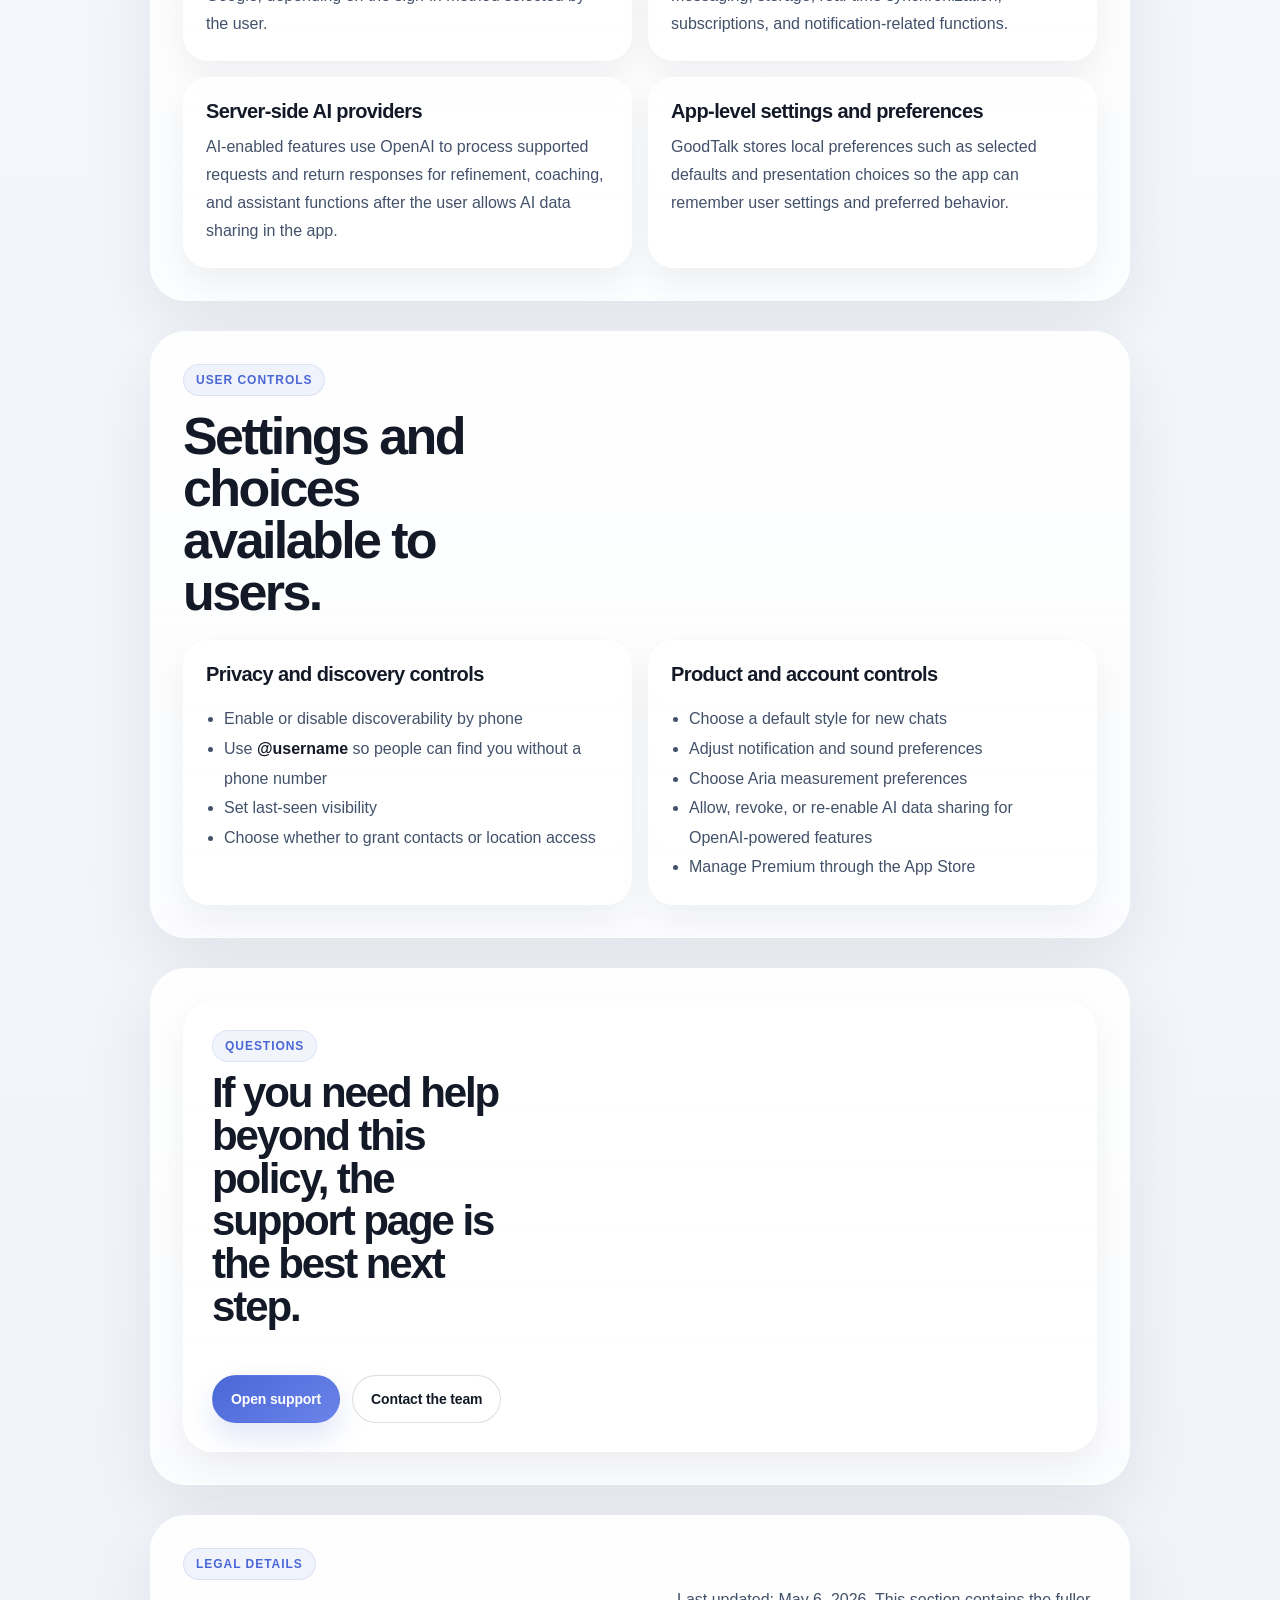
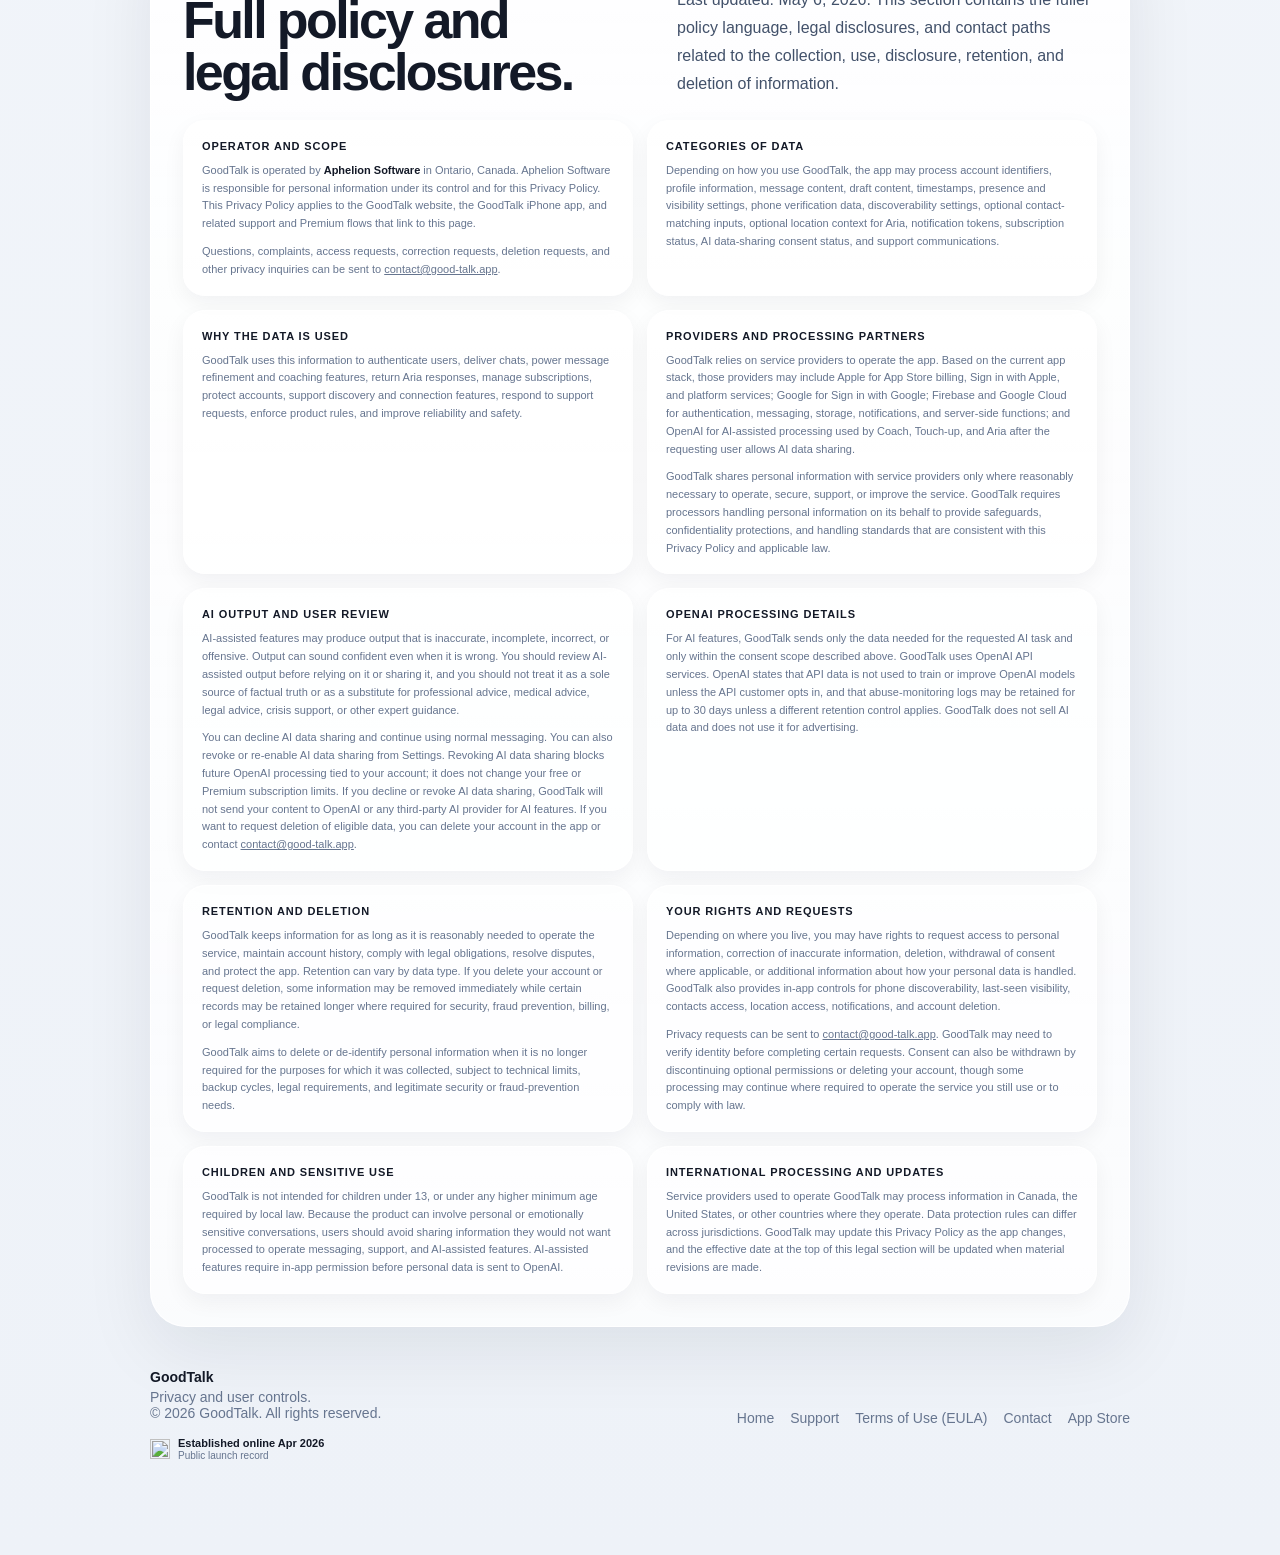
==== commit 1d12d8c6: "Clarify AI data sharing use limits" ====
--- a/privacy.html
+++ b/privacy.html
@@ -204,7 +204,7 @@
             messages is not sent to OpenAI unless that partner has also allowed AI data sharing. If one conversation
             participant allows AI data sharing and the other does not, GoodTalk sends only the allowing participant's
             own content and AI summaries scoped to allowing participants. Normal messaging remains available if you
-            do not allow AI data sharing.
+            do not allow AI data sharing. GoodTalk does not sell AI data and does not use it for advertising.
           </p>
         </article>
 
@@ -381,8 +381,9 @@
           <p>
             You can decline AI data sharing and continue using normal messaging. You can also revoke or re-enable
             AI data sharing from Settings. Revoking AI data sharing blocks future OpenAI processing tied to your
-            account; it does not change your free or Premium subscription limits. If you want to request deletion of
-            eligible data, you can delete your account in the app or contact
+            account; it does not change your free or Premium subscription limits. If you decline or revoke AI data
+            sharing, GoodTalk will not send your content to OpenAI or any third-party AI provider for AI features.
+            If you want to request deletion of eligible data, you can delete your account in the app or contact
             <a href="mailto:contact@good-talk.app?subject=GoodTalk%20Privacy%20Request&amp;body=Hi%20GoodTalk%2C%0A%0AI%20have%20a%20privacy-related%20question%20or%20request%20about%3A%0A-%20My%20account%20or%20username%3A%0A-%20The%20request%20details%3A%0A%0AThanks.">contact@good-talk.app</a>.
           </p>
         </article>
@@ -393,7 +394,8 @@
             For AI features, GoodTalk sends only the data needed for the requested AI task and only within the
             consent scope described above. GoodTalk uses OpenAI API services. OpenAI states that API data is not
             used to train or improve OpenAI models unless the API customer opts in, and that abuse-monitoring logs
-            may be retained for up to 30 days unless a different retention control applies.
+            may be retained for up to 30 days unless a different retention control applies. GoodTalk does not sell
+            AI data and does not use it for advertising.
           </p>
         </article>
 
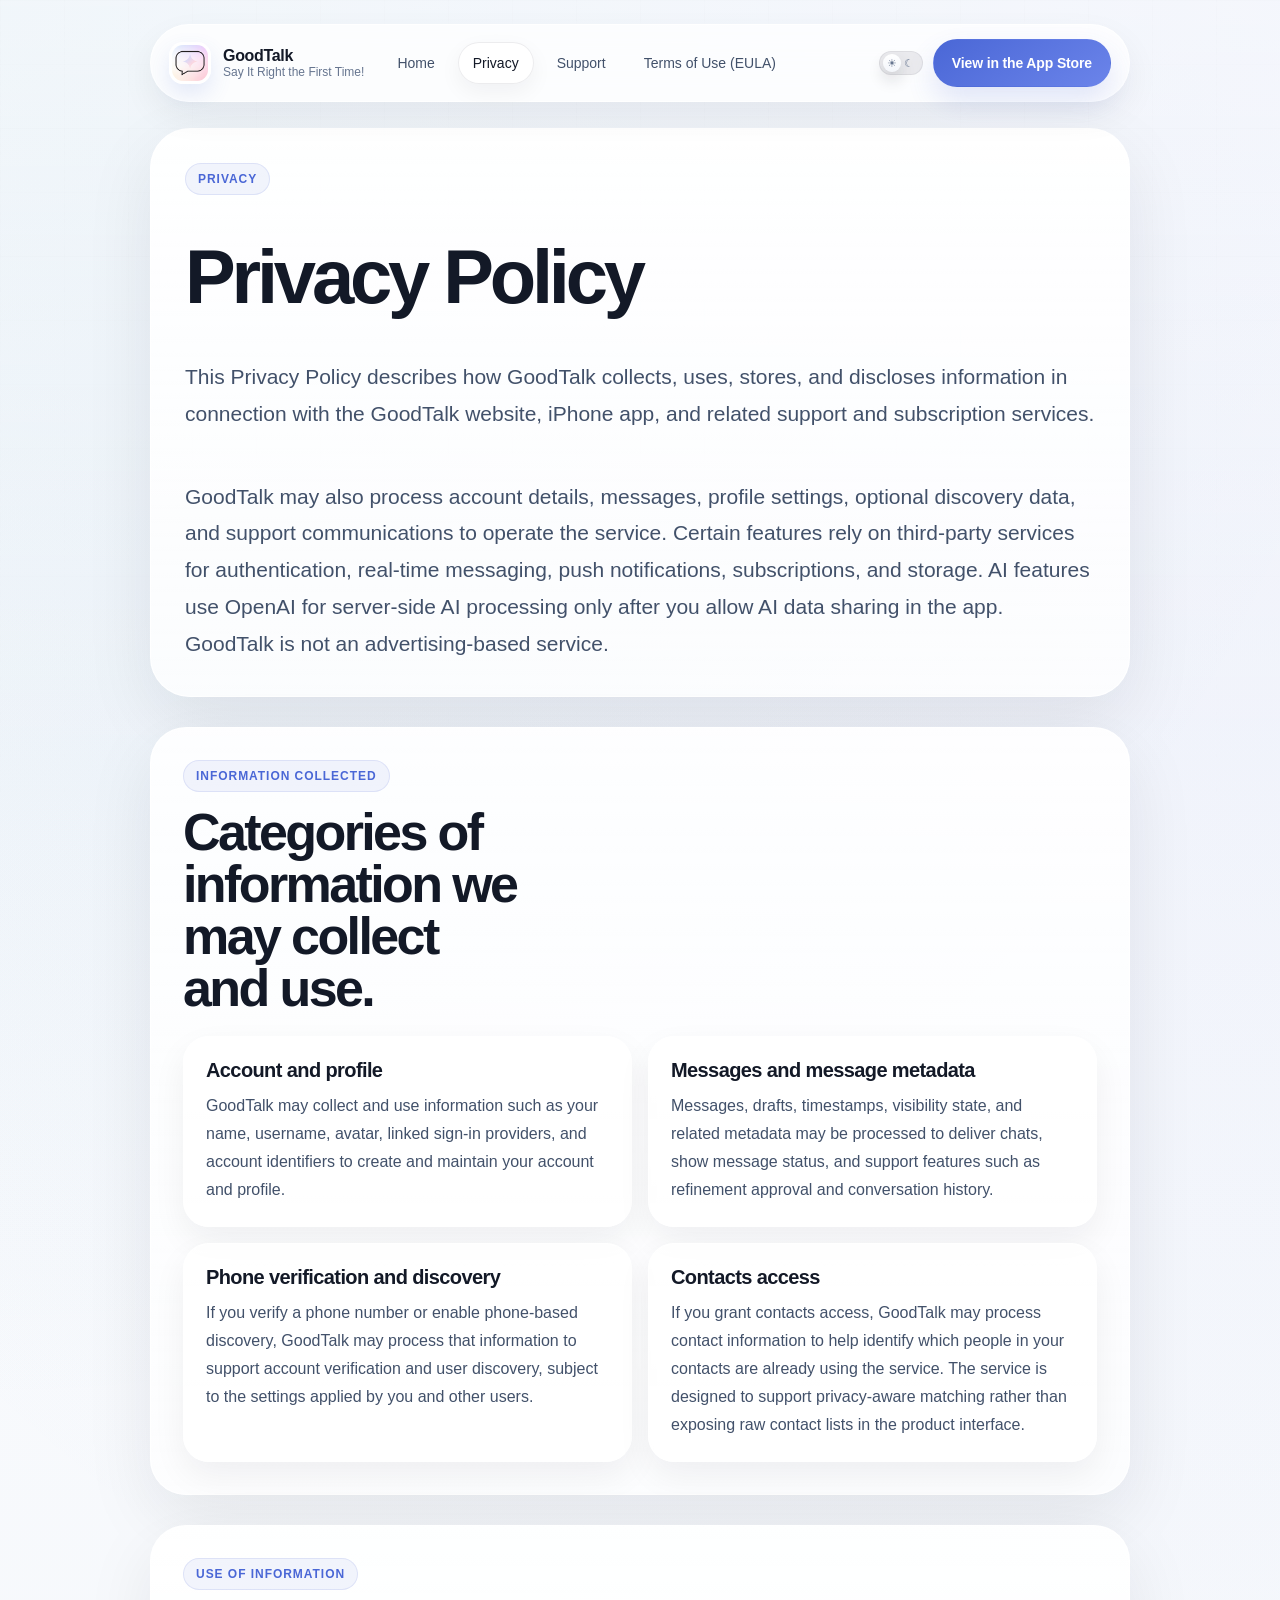
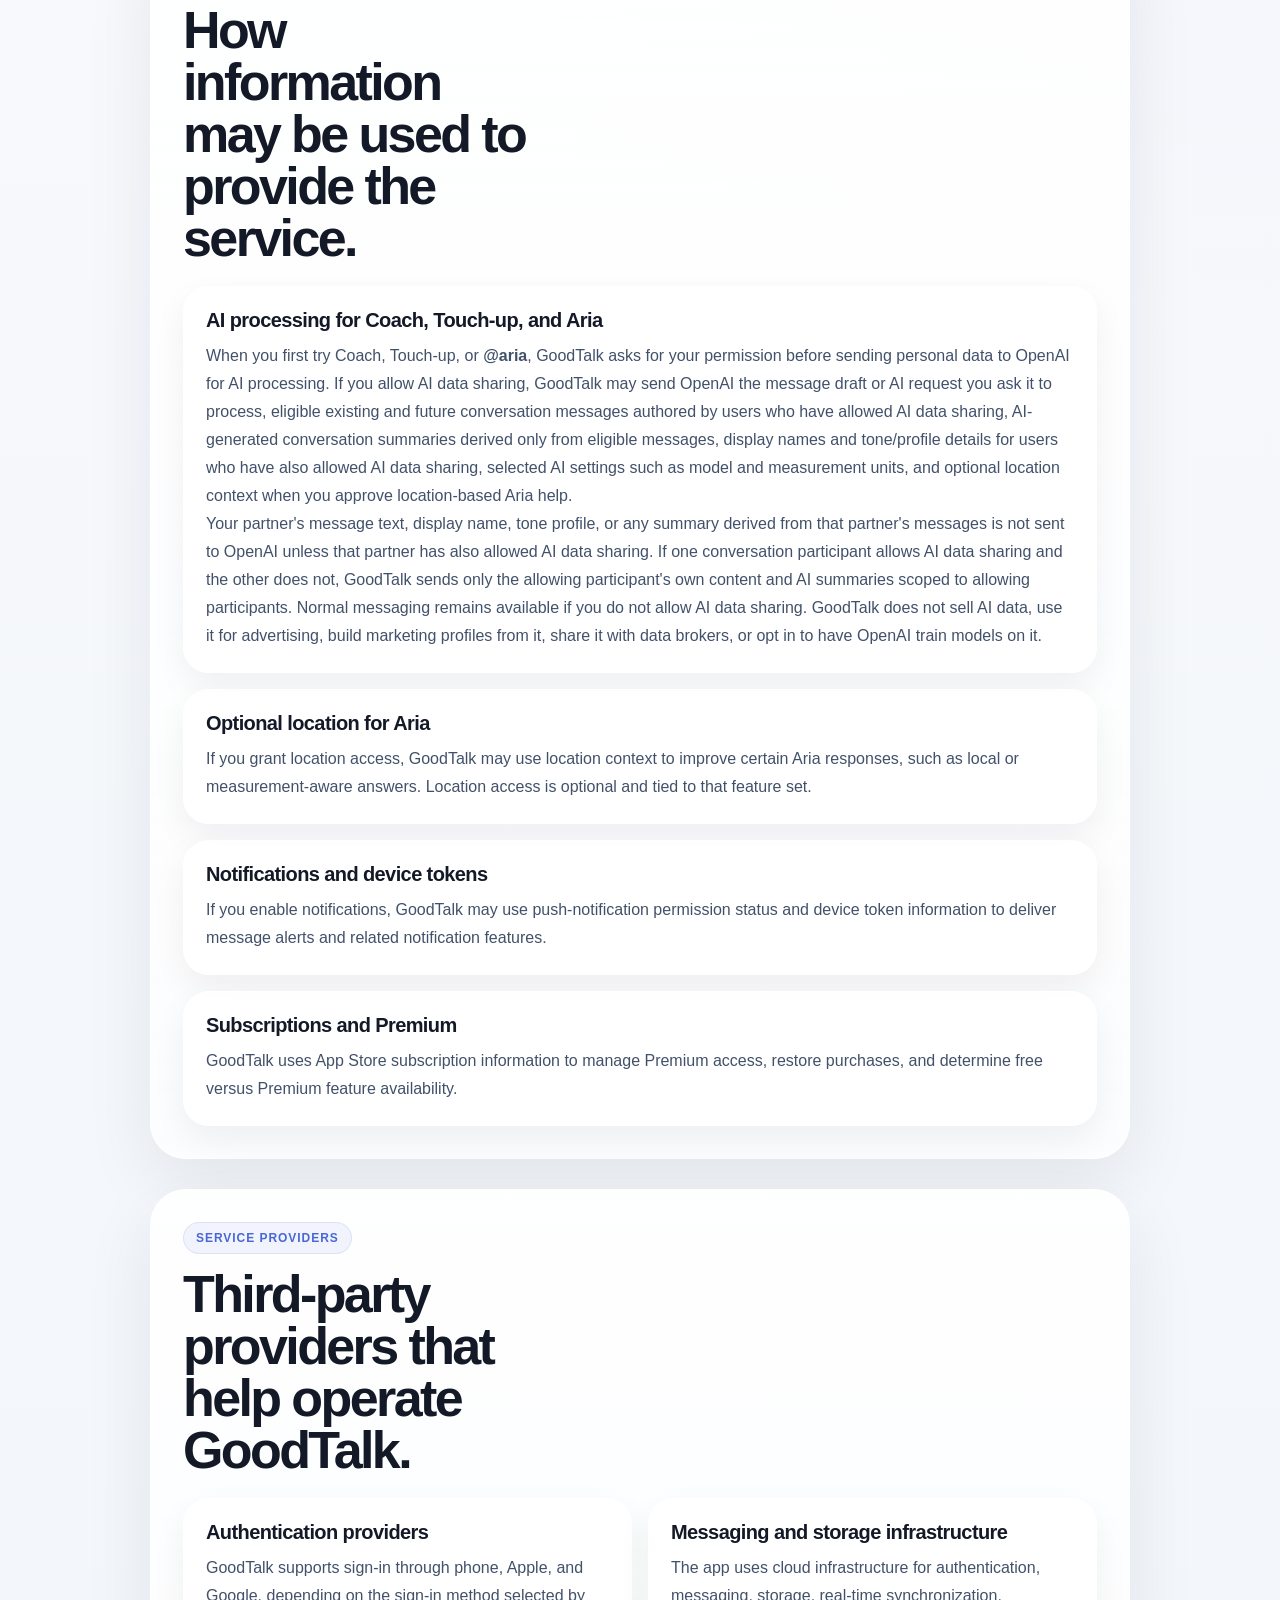
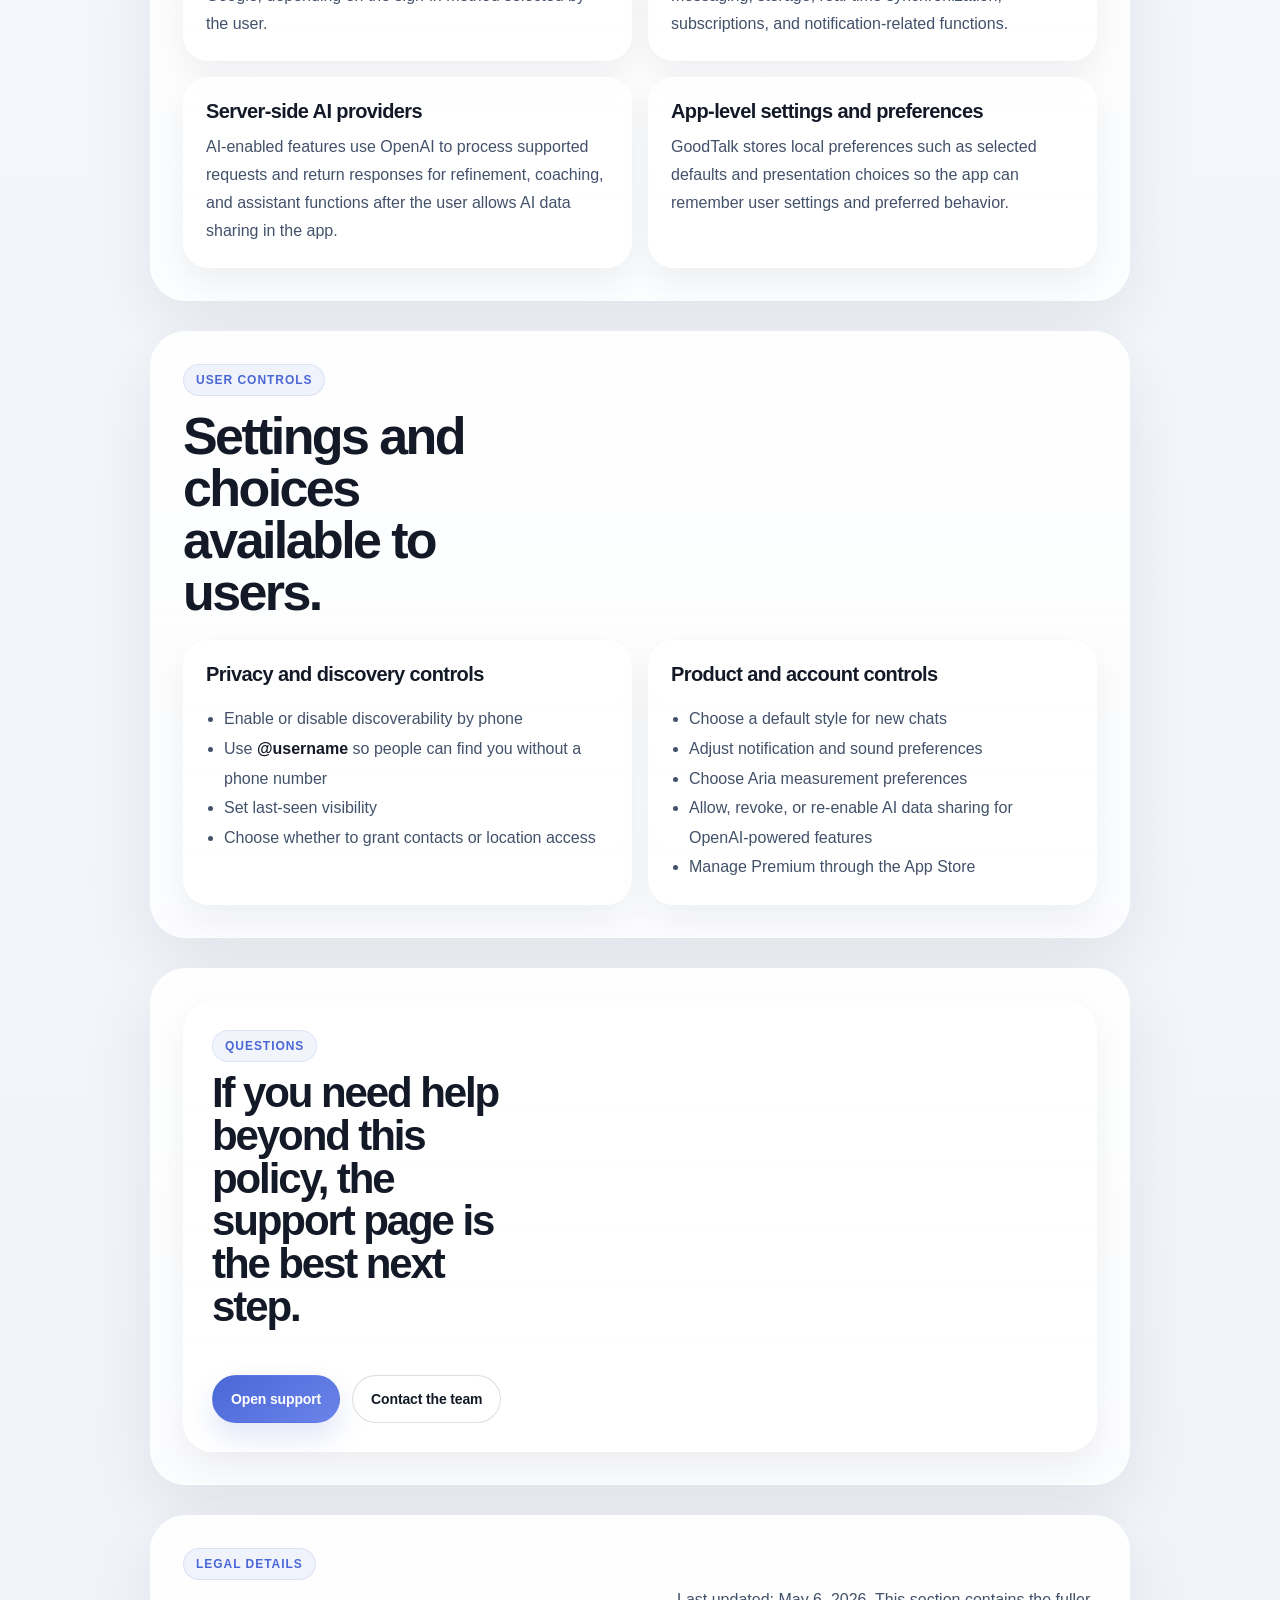
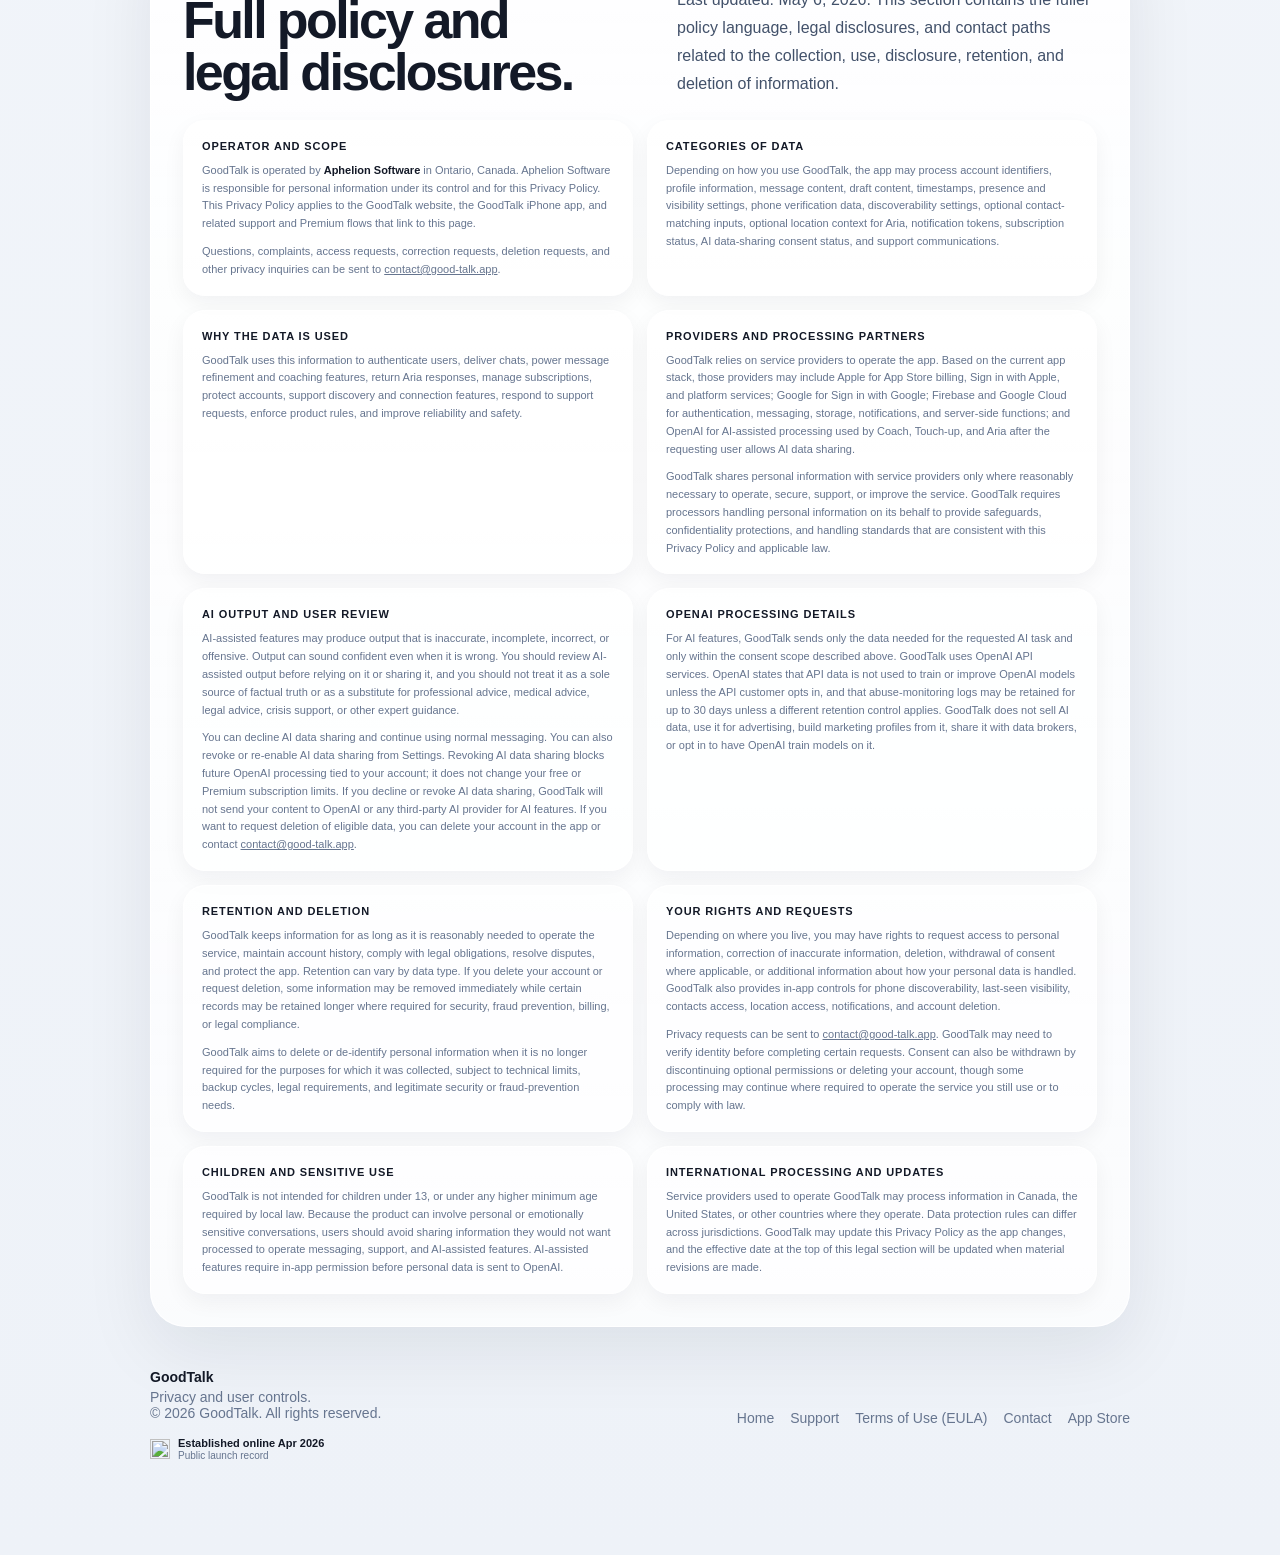
==== commit 07594619: "Expand AI data use reassurance" ====
--- a/privacy.html
+++ b/privacy.html
@@ -204,7 +204,8 @@
             messages is not sent to OpenAI unless that partner has also allowed AI data sharing. If one conversation
             participant allows AI data sharing and the other does not, GoodTalk sends only the allowing participant's
             own content and AI summaries scoped to allowing participants. Normal messaging remains available if you
-            do not allow AI data sharing. GoodTalk does not sell AI data and does not use it for advertising.
+            do not allow AI data sharing. GoodTalk does not sell AI data, use it for advertising, build marketing
+            profiles from it, share it with data brokers, or opt in to have OpenAI train models on it.
           </p>
         </article>
 
@@ -395,7 +396,8 @@
             consent scope described above. GoodTalk uses OpenAI API services. OpenAI states that API data is not
             used to train or improve OpenAI models unless the API customer opts in, and that abuse-monitoring logs
             may be retained for up to 30 days unless a different retention control applies. GoodTalk does not sell
-            AI data and does not use it for advertising.
+            AI data, use it for advertising, build marketing profiles from it, share it with data brokers, or opt in
+            to have OpenAI train models on it.
           </p>
         </article>
 
